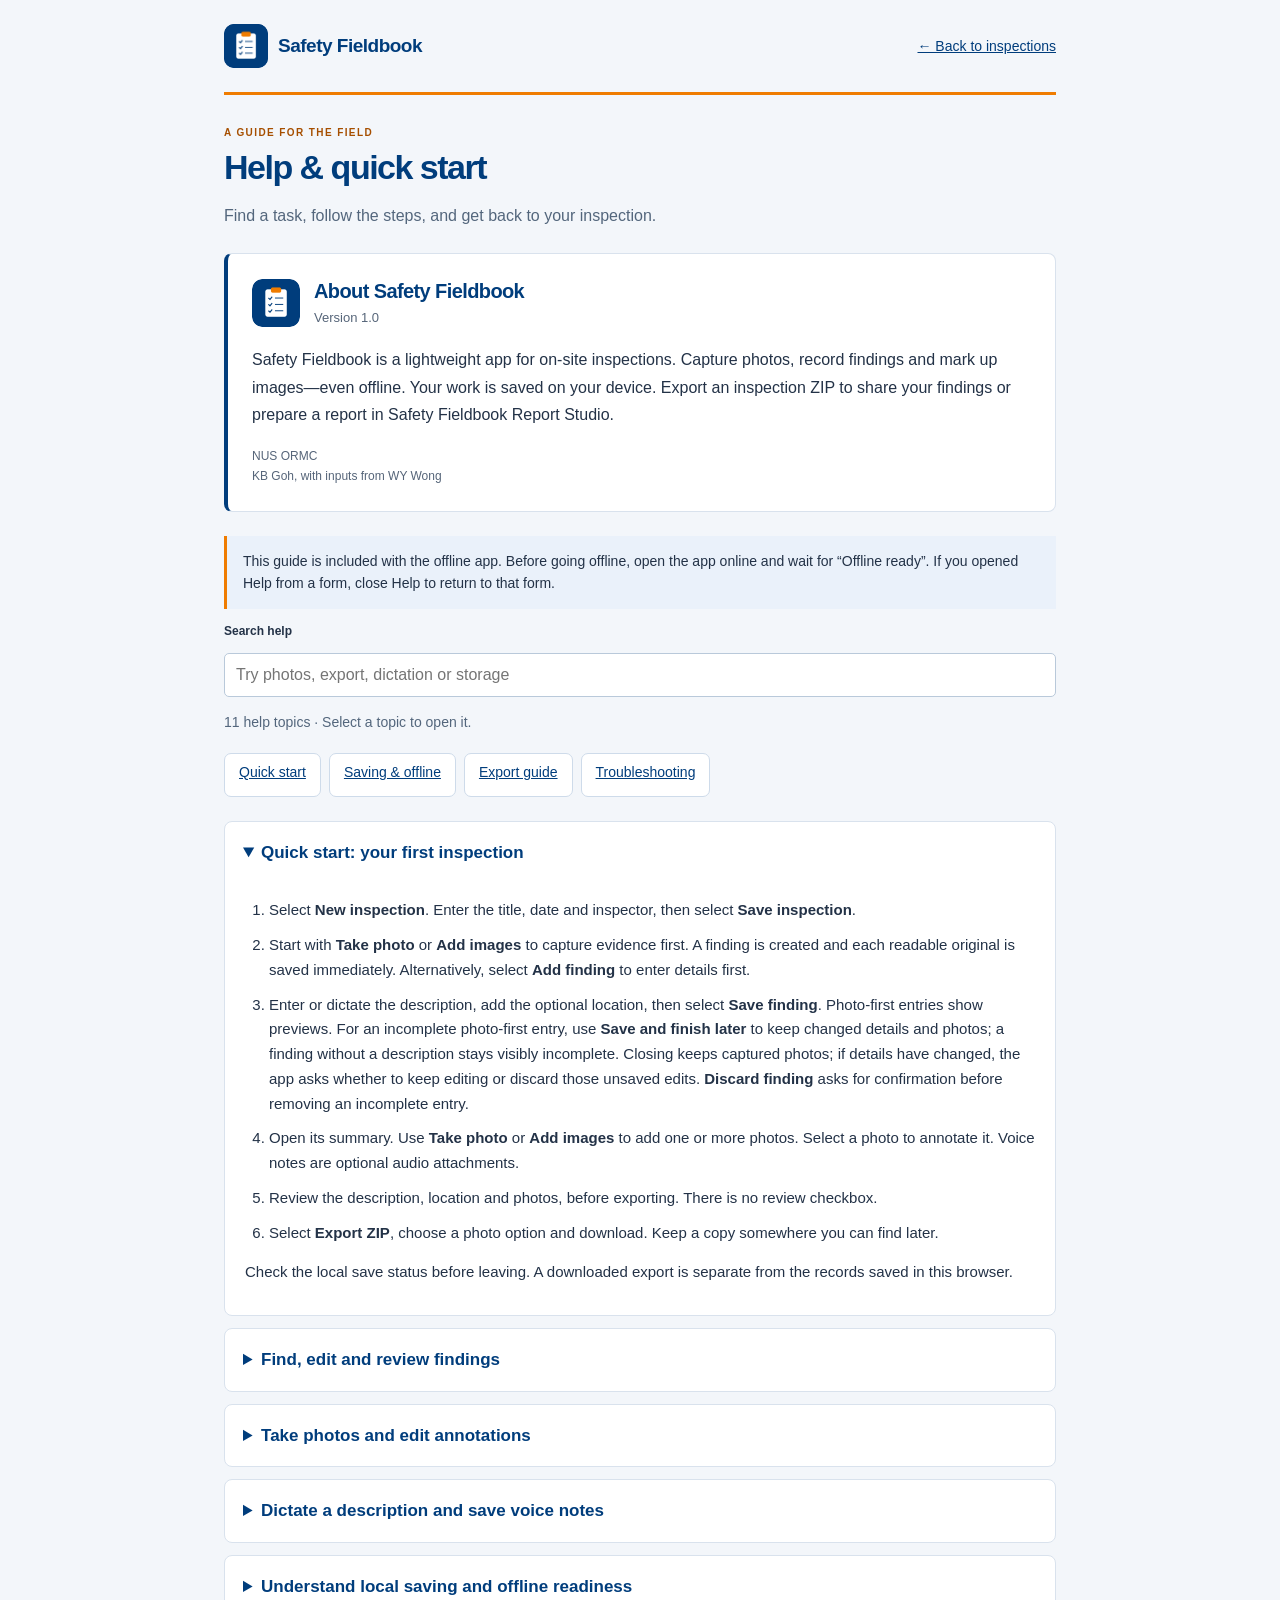
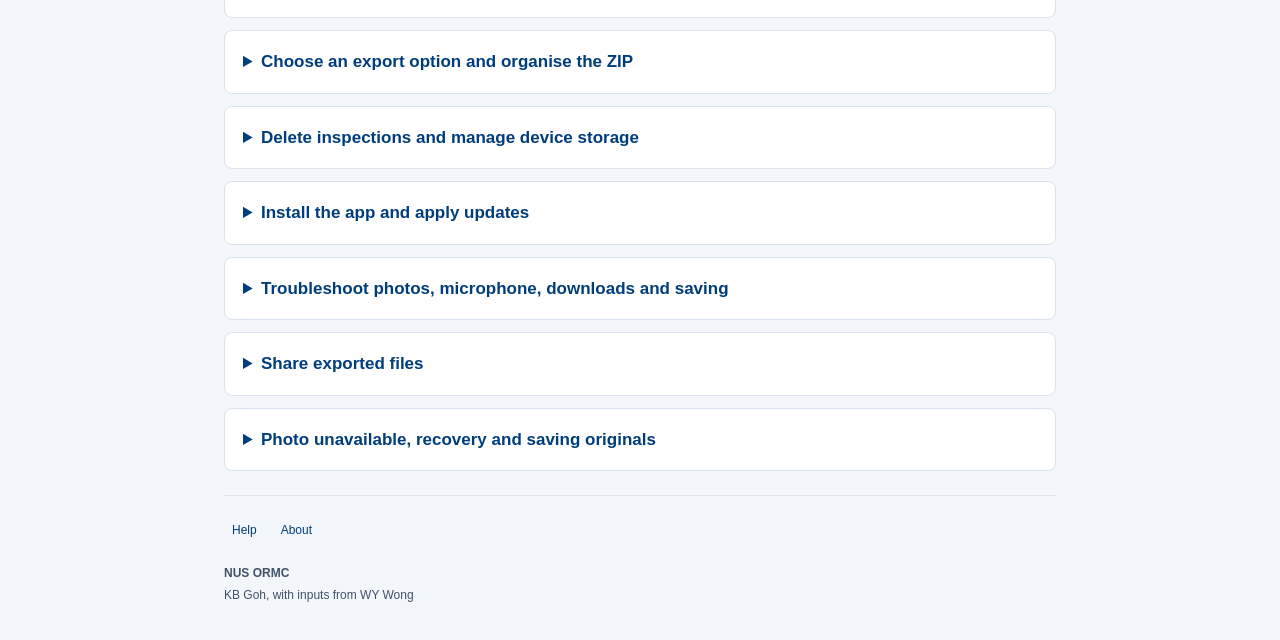
==== help.html @ bbb16af0 "Open Help in a popup and match Report Studio app controls" ====
<!doctype html><html lang="en"><head><meta charset="utf-8"><meta name="viewport" content="width=device-width,initial-scale=1"><meta name="theme-color" content="#003D7C"><title>Help · Safety Fieldbook</title><link rel="icon" href="icon-rounded-192.png"><link rel="stylesheet" href="style.css"></head><body class="help-page"><main class="help-main"><div class="help-top"><a class="brand" href="./"><img class="mark" src="icon-rounded-192.png" width="44" height="44" alt=""><span>Safety Fieldbook</span></a><a class="help-back" href="./">← Back to inspections</a></div><div class="eyebrow">A GUIDE FOR THE FIELD</div><h1>Help & quick start</h1><p class="help-intro">Find a task, follow the steps, and get back to your inspection.</p><section id="about" class="about-card" aria-labelledby="aboutTitle" tabindex="-1"><div class="about-heading"><img src="icon-rounded-192.png" width="48" height="48" alt=""><div><h2 id="aboutTitle">About Safety Fieldbook</h2><p class="about-version">Version 1.0</p></div></div><p class="about-description">Safety Fieldbook is a lightweight app for on-site inspections. Capture photos, record findings and mark up images—even offline. Your work is saved on your device. Export an inspection ZIP to share your findings or prepare a report in Safety Fieldbook Report Studio.</p><p class="about-credits">NUS ORMC<br>KB Goh, with inputs from WY Wong</p></section><p class="help-offline">This guide is included with the offline app. Before going offline, open the app online and wait for “Offline ready”. If you opened Help from a form, close Help to return to that form.</p><form id="helpSearch" role="search"><label for="helpQuery">Search help</label><div class="help-search-row"><input id="helpQuery" type="search" placeholder="Try photos, export, dictation or storage" autocomplete="off"><button type="button" id="clearHelp" hidden>Clear</button></div></form><p id="helpResults" role="status" aria-live="polite"></p><nav class="help-topics" aria-label="Help topics"><a href="#quick-start">Quick start</a><a href="#saving-offline">Saving & offline</a><a href="#export">Export guide</a><a href="#troubleshooting">Troubleshooting</a></nav><p id="helpEmpty" hidden>No matching topics. Try a shorter search, or clear the search to browse all topics.</p><div id="helpArticles">
<details id="quick-start" class="help-topic" open><summary>Quick start: your first inspection</summary><div><ol><li>Select <b>New inspection</b>. Enter the title, date and inspector, then select <b>Save inspection</b>.</li><li>Start with <b>Take photo</b> or <b>Add images</b> to capture evidence first. A finding is created and each readable original is saved immediately. Alternatively, select <b>Add finding</b> to enter details first.</li><li>Enter or dictate the description, add the optional location, then select <b>Save finding</b>. Photo-first entries show previews. For an incomplete photo-first entry, use <b>Save and finish later</b> to keep changed details and photos; a finding without a description stays visibly incomplete. Closing keeps captured photos; if details have changed, the app asks whether to keep editing or discard those unsaved edits. <b>Discard finding</b> asks for confirmation before removing an incomplete entry.</li><li>Open its summary. Use <b>Take photo</b> or <b>Add images</b> to add one or more photos. Select a photo to annotate it. Voice notes are optional audio attachments.</li><li>Review the description, location and photos, before exporting. There is no review checkbox.</li><li>Select <b>Export ZIP</b>, choose a photo option and download. Keep a copy somewhere you can find later.</li></ol><p>Check the local save status before leaving. A downloaded export is separate from the records saved in this browser.</p></div></details>
<details id="findings" class="help-topic"><summary>Find, edit and review findings</summary><div><p>Each inspection shows ten finding summaries per page. Use <b>Previous</b> and <b>Next</b>, or search by description or location. Search covers the entire inspection, including other pages. Clear the search to see all findings.</p><p>The inspections page shows details completion and when records were last edited. Select <b>Continue inspection</b> or its title to resume. With five or more inspections, search by title, inspector or date and sort by recently edited, inspection date or title.</p><p>Open a summary to see its full description, photos, audio and editing controls. Tap a photo to annotate it. Photo options (⋯) contain Remove photo; the finding’s More options (⋯) contains Delete finding.  Opening another finding closes the previous one. A new finding opens on its own page. Use the <b>Incomplete</b> filter to narrow the list. Search for “incomplete” to find entries needing a description or photos. A finding is complete when it has a description and at least one photo.</p><p>The inspection overview shows whether descriptions and photos are present. Complete details opens the next incomplete finding.</p><p>Check descriptions and attachments before exporting. Hazard category and priority are no longer requested. Existing values remain in historical data and exports. Exports include all findings, regardless of the current search or page.</p></div></details>
<details id="photos" class="help-topic"><summary>Take photos and edit annotations</summary><div><p>On Windows and desktop browsers, <b>Take photo</b> opens a live camera preview. Allow camera access, select a camera if more than one is available, then select <b>Capture photo</b>. The camera stops when you close the preview or put the app in the background. If access is blocked or no camera is available, use <b>Add images instead</b>. On iPhone, iPad and Android, the browser’s existing camera capture flow is used.</p><p>From the inspection page, select <b>Take photo</b> or <b>Add images</b> to start a new finding with photos. Cancelling the picker or selecting only unreadable files does not create an empty finding. You can also open an existing finding and select <b>Take photo</b> to use the phone’s camera option, or <b>Add images</b> to select existing photos. Camera and file-picker options depend on your browser. JPEG and PNG are recommended if a camera format such as HEIC cannot be read.</p><ol><li>Select a photo to open its annotation workspace.</li><li>Choose <b>Arrow</b>, <b>Circle</b> or <b>Rectangle</b>, then drag across the image.</li><li>For <b>Text</b>, enter the text first, then tap the photo.</li><li>To move a mark, choose it from the annotation list, select <b>Move</b> and drag. Use the text and colour controls to edit the selected mark.</li><li>Use <b>Delete selected</b> or <b>Undo last change</b> as needed. To change a shape’s size, delete it and draw it again. Select <b>Done</b> to return.</li></ol><p>Original photos remain unmarked. Editable annotations are stored separately. Export options determine whether original photos are included in the ZIP.</p></div></details>
<details id="voice-input" class="help-topic"><summary>Dictate a description and save voice notes</summary><div><p><b>To speak your finding description:</b> tap <b>Description</b>, then use the microphone on your phone’s keyboard. Use on-device dictation where your device and language support it. Availability and local or online processing depend on your device settings. Check names, room numbers and safety details before saving.</p><p><b>To keep an audio recording:</b> open a finding and select <b>Voice note</b>. Record audio or attach an existing audio file, review playback, then select <b>Save audio note</b>. Allow microphone access if asked when recording.</p><p>Recording stops after five minutes or when the app moves into the background. Save the note before leaving; cancelling an unsaved note discards it. Stop recording before using keyboard dictation.</p><p>These are separate actions: keyboard dictation enters description text; a voice note saves audio. The app has no automatic transcription engine or transcript entry field. Saved audio is included unchanged in every ZIP export option.</p></div></details>
<details id="saving-offline" class="help-topic"><summary>Understand local saving and offline readiness</summary><div><ul><li><b>Saving on this device…</b> means a save is still in progress.</li><li><b>Saved on device</b> confirms local saving has completed.</li><li><b>Local save failed</b> means changes may only be in memory. Export before closing and address the storage problem.</li><li><b>Offline ready</b> means the app files are prepared for offline use. This is separate from saving your inspection records.</li><li><b>You’re offline</b> appears when the browser reports no network connection. Network access does not confirm a cloud upload.</li></ul><p>Drafts, original photos and audio stay in this browser on this device. Opening the app on another phone, browser or web address does not transfer them. Clearing browser data, private browsing or device storage policies can remove records. Keep exports regularly.</p><p><b>Storage & backups</b> lists inspections with direct Export ZIP buttons. Device storage protection shows whether the browser granted protection; exported backups are still needed. Use Share exported files for Dropbox, OneDrive, Teams and SharePoint instructions. Expand Storage details for estimates, or Delete local records for cleanup.</p><p>Before fieldwork, open the app online, wait for offline readiness, and check that your inspection opens. Export a copy after the inspection. Restore or import of exported ZIPs into this app is not available.</p></div></details>
<details id="export" class="help-topic"><summary>Choose an export option and organise the ZIP</summary><div><p>From the inspection, select <b>Export ZIP</b>. Review any incomplete-findings warning, Compact sharing is selected by default and recommended for sharing. Choose another option when you need original photos, then download:</p><div class="help-table-wrap"><table><thead><tr><th>Option</th><th>Included photos</th><th>Use when</th></tr></thead><tbody><tr><td><b>Smaller archive</b></td><td>Unchanged originals and annotated JPEGs up to 1600 pixels.</td><td>You want to retain originals while reducing the size of annotated copies.</td></tr><tr><td><b>Compact sharing</b></td><td>Annotated JPEGs up to 1600 pixels; no originals.</td><td>You need a smaller sharing copy. It is not a full archive.</td></tr><tr><td><b>Full quality</b></td><td>Unchanged originals and annotated PNGs at original resolution.</td><td>Fine image detail needs to be retained. Files can be much larger.</td></tr></tbody></table></div><p>All options include finding metadata and saved audio. Findings with missing descriptions or photos remain in the export and are labelled incomplete in the report, CSV and JSON. Audio is unchanged and may increase the ZIP size.</p><ol><li>Find the downloaded ZIP in your browser’s downloads or your device’s Files app.</li><li>Extract the entire ZIP. Open <b>START-HERE.html</b> for the inspection report.</li><li>Keep the extracted folder structure together so report links to photos and audio work.</li></ol><p>The export folder name includes the inspection date, title and a short record ID. Finding folders contain the finding record and associated files. <b>findings.csv</b>, <b>photos.csv</b> and <b>audio.csv</b> are spreadsheet registers; <b>inspection.json</b> contains structured records and editable annotation data.</p><p>Import floor, room and ID columns as text in spreadsheet software to retain leading zeroes. Finding references such as F001 reflect export order; use full record IDs to match records across exports.</p><p>The app does not upload the ZIP or import it back as a draft. Move the downloaded file to your agreed storage destination yourself.</p></div></details>
<details id="storage" class="help-topic"><summary>Delete inspections and manage device storage</summary><div><p>To remove one inspection, open it and select <b>Delete inspection</b>. To remove all local inspections, open <b>Storage & backups</b> and select <b>Clear all local inspections</b>. Bulk clearing requires typing DELETE.</p><p>Export any records you need first. Deletion removes the selected local records, their photos, annotations and voice notes. It cannot be undone in the app. Close other app tabs before deleting to avoid stale records being saved again.</p><p>Downloaded exports and cloud files are unaffected. The offline app files are retained. The storage page also shows approximate browser storage use and offers a request for persistent device storage; the browser decides whether to grant it.</p></div></details>
<details id="installation" class="help-topic"><summary>Install the app and apply updates</summary><div><p>Installation is optional. A supported browser can use the prepared app offline.</p><ul><li><b>iPhone or iPad:</b> open the app in Safari, select Share, then Add to Home Screen.</li><li><b>Android or desktop:</b> select <b>Install app</b> if offered, or use the browser’s installation menu.</li></ul><p>Open the app online once and wait for <b>Offline ready</b>. Finish recording and save your work before selecting <b>Update available</b> when a new version is offered. Keep an export copy of important records.</p></div></details>
<details id="troubleshooting" class="help-topic"><summary>Troubleshoot photos, microphone, downloads and saving</summary><div><dl><dt>The microphone will not start</dt><dd>Check microphone permission for this site in browser/device settings. Use the HTTPS app. If recording is unavailable, attach an existing audio file instead.</dd><dt>There is no keyboard dictation microphone</dt><dd>Check the device’s keyboard and dictation settings and language availability, or type the description. The app does not control the keyboard’s dictation feature.</dd><dt>A photo cannot be read</dt><dd>Try JPEG or PNG. Large or unsupported camera files may fail to decode on your phone.</dd><dt>A local save fails</dt><dd>Keep the page open and export the inspection before closing. Check free device space and browser storage permissions. Remove unneeded records only after exporting anything you need.</dd><dt>The ZIP is large or export fails</dt><dd>Try Compact sharing if you do not need originals in that copy. Audio still contributes to the size. Export needs working memory; very large inspections may exceed a phone’s capacity. Keep records until you have a usable export.</dd><dt>The HTML report has missing images or audio</dt><dd>Extract the whole ZIP before opening START-HERE.html. Keep associated folders alongside the report. Audio playback support varies; try another compatible browser/player for the saved audio file.</dd><dt>Offline readiness is unavailable</dt><dd>Reopen online using the HTTPS app and allow browser storage. Private browsing and device policy may restrict offline storage. Keep exports before clearing any browser data.</dd><dt>My records are missing on another device</dt><dd>Records are local to the browser and web address used to create them. Return to the original device/browser. There is no automatic synchronisation.</dd></dl></div></details>
<details id="cloud" class="help-topic"><summary>Share exported files</summary><div><p>Export the inspection ZIP, then upload it using Dropbox, OneDrive, a Teams channel or a SharePoint document library. The <b>Share exported files</b> section in <b>Storage &amp; backups</b> gives short instructions for each service. Wait for the upload to finish, check access permissions, then share the file’s link. Keep the ZIP intact for use in Safety Fieldbook Report Studio on a desktop.</p></div></details>
<details id="photo-recovery" class="help-topic"><summary>Photo unavailable, recovery and saving originals</summary><div><p>Camera captures are stored in this app and may not appear in the phone’s Photos library. New imports copy the original bytes and verify them after local saving.</p><p>If a preview fails, select <b>Retry recovery</b>. The app tries alternate ways to read the original. A recovered copy is held for this session; the existing stored record is not overwritten. Recovery is not guaranteed if the browser can no longer access the bytes.</p><p>Use the photo’s ⋯ menu: <b>Download original</b> saves an unchanged file through your browser; <b>Share / save photo</b> opens supported device sharing. On iPhone choose Save Image if offered. Saving to Photos is a manual action. If preparation takes too long, tap Share / save photo again when ready.</p><p>If recovery fails, keep the existing record and add another photo if available. Do not clear browser storage to troubleshoot. Standard exports stop with an explicit error if an original cannot be read. Select <b>Recovery backup</b> to save text, metadata and readable originals. It skips unreadable attachment files and lists each in RECOVERY-NOTES.txt and JSON, retaining their finding records and annotation metadata. Recovery backups may be incomplete and do not generate annotated copies. Existing app records are unchanged.</p></div></details></div><footer class="app-footer"><nav aria-label="Footer"><a href="help.html">Help</a><a href="help.html#about">About</a></nav><div class="footer-credit"><span>NUS ORMC</span><span>KB Goh, with inputs from WY Wong</span></div></footer></main><script type="module" src="help.js"></script></body></html>
---- style.css ----
:root{font-family:'DM Sans',system-ui,sans-serif;color:#23303d;background:#f3f5f7;font-synthesis:none;--brand:#16304b;--muted:#767b80;--line:#dce0e4}*{box-sizing:border-box}body{margin:0}button,input,textarea,select{font:inherit}button{cursor:pointer;min-height:44px;border:1px solid #d5d9de;background:white;color:#283747;border-radius:7px;padding:10px 16px;font-weight:600}button:hover{background:#e9edf2}button:disabled{cursor:wait;opacity:.5}button:focus-visible,a:focus-visible{outline:3px solid #d3a94a;outline-offset:3px}.primary{background:var(--brand);color:white;border-color:var(--brand);box-shadow:0 2px 3px #18273814}.primary:hover{background:#224060}aside{position:fixed;width:250px;height:100dvh;background:#e9edf1;border-right:1px solid var(--line);padding:32px 22px;display:flex;flex-direction:column}.brand{display:flex;align-items:center;gap:10px;text-decoration:none;color:#172a3f;font-family:Manrope,system-ui;font-size:18px;font-weight:600;letter-spacing:-.7px}.mark{background:#17304a;color:#cddbea;border-radius:10px;font-size:30px;line-height:42px;width:42px;text-align:center}.workspace{font-size:10px;letter-spacing:1.8px;color:#898e94;margin:49px 12px 18px;font-weight:700}.nav{text-align:left;background:transparent;border:0;margin:3px 0;font-size:14px}.nav.active{background:#d7dee6;color:#19314b}.nav span{float:right;font-size:12px;background:#e9edf2;padding:2px 6px;border-radius:4px}.aside-bottom{margin-top:auto;font-size:12px;color:#4c5a68;line-height:1.7;padding:12px}.aside-bottom p{color:#7c8289;font-size:11px}.version{display:block;margin-top:28px;font-size:9px;letter-spacing:1px}.local-dot{display:inline-block;width:7px;height:7px;background:#5e7791;border-radius:50%;margin-right:5px}.shell{margin-left:250px}header{height:78px;border-bottom:1px solid var(--line);display:flex;align-items:center;justify-content:space-between;padding:0 44px;font-size:12px;color:#7a8087;background:#f8f9fb}.slash{margin:0 16px;color:#b1b7bd}header b{font-weight:500;color:#404b57}#saveStatus{font-size:11px}main{max-width:1320px;margin:auto;padding:45px 44px 28px;min-height:calc(100dvh - 136px)}.page-heading{display:flex;align-items:center;justify-content:space-between;gap:20px;margin-bottom:32px}.eyebrow{font-size:10px;letter-spacing:2px;font-weight:700;color:#73808e}h1{font-family:Manrope,system-ui;font-size:34px;font-weight:600;letter-spacing:-1.5px;margin:10px 0}h2{font-family:Manrope,system-ui;font-size:22px;letter-spacing:-.6px}p{line-height:1.6}.page-heading p{color:#7b8187;font-size:13px;margin:0}.stats{display:grid;grid-template-columns:repeat(3,1fr);gap:16px;margin-bottom:32px}.stat{background:#fff;border:1px solid var(--line);border-radius:10px;padding:21px 24px;display:flex;justify-content:space-between;align-items:center}.stat strong{display:block;font-size:30px;font-family:Manrope;font-weight:500}.stat span{font-size:11px;color:#7c838a}.stat .stat-icon{width:39px;height:39px;border-radius:50%;background:#ebeff3;display:grid;place-items:center;font-size:18px;color:#5c7085}.section-heading{display:flex;align-items:center;justify-content:space-between;margin:22px 0 17px}.section-heading h2{font-size:17px;margin:0}.small,.muted{font-size:12px;color:#787e85}.inspection-card{background:white;border:1px solid var(--line);border-radius:10px;padding:22px 25px;margin-bottom:13px;display:flex;align-items:center;gap:18px}.card-icon{background:#e9eef3;width:48px;height:52px;border-radius:9px;display:grid;place-items:center;font-size:24px;flex-shrink:0}.card-body{flex:1;min-width:0}.card-body h3{font-size:16px;margin:0 0 9px;font-weight:600;overflow-wrap:anywhere}.card-meta{font-size:11px;color:#7a8087;display:flex;gap:18px;flex-wrap:wrap}.badge{font-size:10px;display:inline-block;padding:5px 9px;border-radius:4px;background:#e5ebf2;color:#455f7b;font-weight:600}.badge.High{background:#fae8e1;color:#af4d35}.badge.Medium{background:#faf1db;color:#9b762d}.badge.Low{background:#e4eaf1;color:#445d78}.empty{border:1px dashed #c7d0d9;border-radius:12px;background:#e9eef3;text-align:center;padding:54px 24px}.empty-symbol{font-size:35px;color:#657a91;margin-bottom:12px}.empty h2{margin:10px}.empty p{font-size:13px;color:#717a83;max-width:360px;margin:10px auto 20px}.note{display:flex;gap:15px;background:#e7ebf0;border-radius:8px;margin-top:30px;padding:18px 22px;color:#657280;font-size:12px;line-height:1.7}.note strong{color:#415367}.note p{margin:3px 0 0}footer{display:flex;justify-content:space-between;font-size:10px;color:#8f97a0;padding:20px 44px;border-top:1px solid var(--line)}.actions{display:flex;justify-content:flex-end;gap:10px;margin-top:22px;flex-wrap:wrap}.detail-top{background:#fff;border:1px solid var(--line);border-radius:10px;padding:22px;margin-bottom:24px;display:flex;align-items:center;justify-content:space-between;gap:12px}.back{background:transparent;border:0;padding-left:0}.finding{background:white;border:1px solid var(--line);border-radius:10px;padding:24px;margin-bottom:18px}.finding-title{display:flex;align-items:flex-start;gap:12px}.finding-title h3{font-size:16px;line-height:1.5;font-weight:500;margin:0;flex:1;white-space:pre-wrap;overflow-wrap:anywhere}.finding-number{font-size:11px;color:#778492;padding-top:5px}.finding-location{font-size:12px;color:#767e87;margin:12px 0}.finding-buttons{display:flex;gap:8px;flex-wrap:wrap;margin-top:18px}.finding-buttons button{font-size:12px}.photos{display:flex;gap:12px;overflow:auto;margin-top:17px;padding-bottom:8px}.photo-card{flex:0 0 150px}.photo-card img{width:150px;height:112px;object-fit:cover;border-radius:7px;display:block}.photo-card button{font-size:10px;width:100%;padding:4px;min-height:36px;margin-top:5px}.danger{color:#a34d3b}.storage-grid{display:grid;grid-template-columns:1fr 1fr;gap:20px}.storage-card{background:white;border:1px solid var(--line);border-radius:10px;padding:26px}.storage-card p{font-size:13px;color:#798087}.storage-card h3{font-size:17px}.storage-card.local{grid-column:1/-1;background:#e1e8f0}.storage-card .badge{background:#edeff1;color:#808890}dialog{border:1px solid #ced5dd;border-radius:14px;padding:30px;width:min(560px,calc(100% - 28px));color:#2a3643;max-height:92dvh;overflow:auto;box-shadow:0 25px 100px #131f2c33}dialog::backdrop{background:#15283c77;backdrop-filter:blur(3px)}dialog h2{margin:10px 0 25px}label{display:flex;flex-direction:column;font-size:12px;font-weight:600;gap:7px;margin:15px 0}input,textarea,select{min-height:46px;border:1px solid #cfd6de;background:#f9fafc;border-radius:6px;padding:11px;color:#2a3643;width:100%}input:focus,textarea:focus,select:focus{outline:2px solid #7d94ac;outline-offset:1px}.form-grid{display:grid;grid-template-columns:1fr 1fr;gap:0 15px}.photo-dialog{width:min(950px,calc(100% - 20px))}.photo-head{display:flex;justify-content:space-between;align-items:center}.photo-head h2{margin:5px 0 16px}.toolbar{display:flex;gap:7px;flex-wrap:wrap}.toolbar button{font-size:12px;padding:8px 12px}.selected{background:#d8e2ec;border-color:#58708a}.color-label{flex-direction:row;align-items:center;margin:0}.color-label input{width:44px;padding:4px}.canvas-wrap{background:#18222d;border-radius:8px;text-align:center;overflow:hidden}canvas{max-width:100%;height:auto;max-height:52dvh;touch-action:none;vertical-align:middle}#annotationList{display:flex;gap:6px;flex-wrap:wrap;margin-top:12px}#annotationList button{font-size:11px;min-height:36px}#toast{position:fixed;bottom:25px;left:50%;transform:translateX(-50%);background:#162a3f;color:white;padding:14px 22px;border-radius:8px;font-size:13px;display:none;z-index:10;max-width:90vw}.review-note{font-size:12px;color:#6b7783}.review-note.warning{color:#a74d35}@media(max-width:1000px){aside{width:205px;padding:28px 14px}.brand{font-size:15px}.shell{margin-left:205px}main{padding:32px 26px}header,footer{padding-left:26px;padding-right:26px}.card-meta{gap:10px}.inspection-card{padding:18px}.page-heading h1{font-size:29px}}@media(max-width:700px){aside{position:static;width:100%;height:auto;padding:15px 18px;flex-direction:row;align-items:center;gap:10px;flex-wrap:wrap;border-right:0}.brand{font-size:17px;flex:1}.mark{width:32px;font-size:24px;line-height:33px}.workspace,.aside-bottom{display:none}.nav{font-size:11px;padding:8px;min-height:40px}.nav span{display:none}.shell{margin-left:0}header{height:55px;padding:0 18px;font-size:10px}#saveStatus{font-size:10px;max-width:50%;text-align:right}main{padding:27px 18px;min-height:calc(100dvh - 195px)}.page-heading{align-items:flex-start;flex-direction:column;margin-bottom:24px;gap:18px}.page-heading h1{font-size:29px}.page-heading>.primary{width:100%}.stats{gap:8px;margin-bottom:25px}.stat{padding:15px 12px}.stat strong{font-size:25px}.stat span{font-size:10px}.stat .stat-icon{display:none}.inspection-card{gap:12px;padding:17px 14px;flex-wrap:wrap}.card-icon{width:38px;height:44px}.inspection-card>button{width:100%;margin-top:4px}.card-body h3{font-size:14px}.detail-top{flex-wrap:wrap;padding:16px}.detail-top .actions{margin:0;width:100%}.detail-top .actions button{flex:1}.finding{padding:18px}.finding-title{flex-wrap:wrap}.finding-title h3{min-width:70%;font-size:14px}.storage-grid{grid-template-columns:1fr}.storage-card{padding:21px}footer{padding:18px;gap:15px;font-size:9px}.form-grid{gap:0 10px}dialog{padding:22px}.toolbar button{padding:8px}.note{padding:15px}.eyebrow{font-size:9px}}

.pwa-panel{border:1px solid var(--line);border-radius:8px;padding:13px 16px;background:#e7edf3;margin:-8px 0 25px;display:flex;align-items:center;justify-content:space-between;gap:12px;flex-wrap:wrap;font-size:11px}.pwa-panel>div:first-child{display:flex;flex-direction:column;gap:4px}#offlineStatus{font-weight:600}#networkStatus{font-size:10px;color:#677380}.pwa-actions{display:flex;gap:8px}.pwa-actions button{font-size:11px;min-height:44px;padding:7px 11px}#installHelp{width:100%;margin:0;line-height:1.7;color:#556373}[hidden]{display:none!important}

/* Interface review: shared app identity, legible metadata and touch controls. */
:root{font-family:system-ui,-apple-system,BlinkMacSystemFont,"Segoe UI",sans-serif;--muted:#59626b}
.brand,h1,h2,.stat strong{font-family:inherit}
.brand{letter-spacing:-.5px;line-height:1.3}
.brand .mark{display:block;width:44px;height:44px;border-radius:10px;flex:0 0 44px;object-fit:contain}
.card-icon{background:transparent;height:48px}
.card-icon img{display:block;width:100%;height:auto;border-radius:9px}
.empty-symbol img{display:block;margin:auto;border-radius:14px}
.stat strong{font-variant-numeric:tabular-nums;font-weight:600}
.stat span,.small,.muted,.card-meta,.finding-location,.review-note,.page-heading p{color:#59626b}
.card-meta,.small,.stat span,.review-note{font-size:12px}
.eyebrow,.workspace{color:#505f6f}
.pwa-panel{font-size:12px}
#networkStatus{font-size:12px;color:#4c5865}
#saveStatus{font-size:12px;color:#4f5964}
.pwa-actions button{font-size:12px}
input,textarea,select{font-size:16px}
.photo-card button,#annotationList button{min-height:44px;font-size:12px}
.finding-buttons button,.toolbar button{font-size:13px}
.color-label input{min-width:44px}
.page-heading>div,.detail-top>div{min-width:0}
h1{overflow-wrap:anywhere}
footer{color:#58626d;font-size:11px}
@media(max-width:700px){
 aside{display:grid;grid-template-columns:1fr 1fr;gap:8px;padding:16px 18px 12px}
 .brand{grid-column:1/-1;font-size:19px;margin-bottom:6px}
 .brand .mark{width:42px;height:42px;flex-basis:42px}
 .nav{min-height:44px;width:100%;margin:0;text-align:center;font-size:13px}
 header{height:auto;min-height:64px;align-items:flex-start;flex-direction:column;justify-content:center;gap:6px;padding:10px 18px}
 #saveStatus{max-width:100%;text-align:left;font-size:11px}
 main{padding-top:24px}
 .page-heading h1{font-size:28px;line-height:1.2;letter-spacing:-1px}
 .page-heading p{font-size:14px}
 .eyebrow{font-size:10px;letter-spacing:1.5px}
 .stats{gap:8px}
 .stat{align-items:flex-start;padding:15px 10px}
 .stat strong{font-size:26px;margin-bottom:6px;line-height:1}
 .stat span{font-size:12px;line-height:1.5;display:block}
 .pwa-panel{padding:13px 12px;gap:12px}
 .pwa-panel>div:first-child{flex:1 1 170px}
 .pwa-actions{flex-wrap:wrap}
 .section-heading{gap:10px}
 .section-heading h2{font-size:17px}
 .section-heading button{font-size:13px;padding:10px 12px}
 .empty{padding:30px 18px}
 .empty h2{font-size:21px;line-height:1.35}
 .empty p{font-size:14px}
 label{font-size:14px}
 .finding-title h3{font-size:16px}
 .finding-location{line-height:1.6}
 .finding-buttons{display:grid;grid-template-columns:1fr 1fr}
 .finding-buttons button{font-size:13px;padding:10px 8px}
 .note{font-size:13px}
 footer{flex-direction:column;gap:5px}
}

@media(max-width:700px){#findingForm .form-grid label:nth-child(n+3){grid-column:1/-1}}

/* Installation stays in the top-right app chrome on desktop and phones. */
.brand-row{display:block}
.install-control{position:fixed;right:24px;top:17px;z-index:20;display:inline-flex;align-items:center;justify-content:center;gap:7px;min-height:44px;font-size:13px;padding:10px 13px;background:#fff}
header{padding-right:175px}
header #saveStatus{margin-left:auto;max-width:55%}
.export-options{padding:0;border:0;margin:20px 0}
.export-options legend{font-size:14px;font-weight:600;margin-bottom:5px}
.export-option{display:flex;flex-direction:row;align-items:flex-start;gap:12px;border:1px solid #c7cfd8;border-radius:8px;padding:15px;margin:10px 0;cursor:pointer;font-weight:400}
.export-option:has(input:checked){background:#e6edf4;border-color:#576e87}
.export-option input{flex:0 0 22px;width:22px;height:22px;min-height:22px;margin:0;accent-color:#16304b}
.export-option strong{display:block;font-size:14px;line-height:1.4}
.export-option small{display:block;color:#4d5864;line-height:1.6;margin-top:5px;font-size:13px}
#exportStatus,#deleteStatus{font-size:13px;color:#364759}
.storage-cleanup{grid-column:1/-1}
.danger-button{background:#963f32;border-color:#963f32;color:#fff}
.danger-button:hover{background:#7d3329}
.delete-inspection-row{border-top:1px solid var(--line);padding-top:20px;margin-top:24px;display:flex;justify-content:flex-end}
button:disabled{cursor:default}
@media(max-width:700px){
 .brand-row{grid-column:1/-1;display:flex;align-items:center;justify-content:space-between;gap:10px;min-width:0}
 .brand{font-size:17px;min-width:0;margin:0;gap:8px}
 .brand-name{min-width:0}
 .brand .mark{width:38px;height:38px;flex-basis:38px}
 .install-control{position:static;flex:0 0 auto;font-size:12px;padding:9px 10px}
 header{padding:10px 18px}
 header #saveStatus{margin-left:0;max-width:100%}
 .export-option{padding:12px;gap:10px}
 .export-option strong{font-size:14px}
}

/* Native date controls must not impose their intrinsic width on a grid cell. */
.form-grid{grid-template-columns:repeat(2,minmax(0,1fr))}
.form-grid>label{min-width:0}
input,textarea,select{min-width:0;max-width:100%}
@media(max-width:700px){#inspectionForm .form-grid{grid-template-columns:minmax(0,1fr)}}

.voice-record-controls{display:flex;gap:10px;flex-wrap:wrap;align-items:center}
.audio-attachment{font-size:13px;margin:0;max-width:100%;gap:5px}
.audio-attachment input{font-size:13px;padding:6px}
#voicePlayback,.voice-note audio{width:100%;margin:12px 0;min-height:44px}
#voiceStatus{font-size:13px;color:#364759}
.voice-notes h4{margin:24px 0 12px;font-size:15px}
.voice-note{background:#eff3f7;border:1px solid var(--line);padding:16px;border-radius:8px;margin-top:12px;min-width:0}
.voice-note strong{overflow-wrap:anywhere}
.voice-transcript{white-space:pre-wrap;overflow-wrap:anywhere;color:#4d5864;font-size:14px}

/* Safari date controls otherwise retain an intrinsic width wider than the grid track. */
#inspectionForm input[type=date]{display:block;-webkit-appearance:none;appearance:none;box-sizing:border-box;width:0;min-width:100%;max-width:100%;min-inline-size:100%;padding-inline:11px;text-align:left}
#inspectionForm input[type=date]::-webkit-date-and-time-value{min-width:0;text-align:left}

.header-status{display:flex;align-items:center;gap:22px;min-width:0}.header-status .pwa-panel{border:0;border-left:1px solid var(--line);border-radius:0;background:transparent;padding:0 0 0 18px;margin:0;gap:10px;font-size:11px}.shell>#installHelp{padding:14px 24px;background:#e7edf3;margin:0;width:auto}.header-status #saveStatus{max-width:none}.header-status #offlineStatus{color:#36495e}
@media(max-width:700px){.shell>header{height:auto;min-height:85px;padding:12px 18px;flex-wrap:wrap;gap:10px}.header-status{width:100%;gap:10px;justify-content:space-between;align-items:flex-start}.header-status #saveStatus{flex:1;max-width:52%;text-align:left;line-height:1.5}.header-status .pwa-panel{flex:1;padding-left:10px;font-size:10px;justify-content:flex-end;text-align:right}.header-status .pwa-panel>div:first-child{gap:3px}.header-status #networkStatus{font-size:9px}.header-status .pwa-actions:empty{display:none}}

.finding-disclosure{padding:0}.finding-disclosure>summary{padding:18px;cursor:pointer;list-style:none;min-height:88px}.finding-disclosure>summary::-webkit-details-marker{display:none}.finding-disclosure>summary:focus-visible{outline:3px solid #7d94ac;outline-offset:2px}.finding-disclosure .finding-title h3{display:-webkit-box;-webkit-line-clamp:2;-webkit-box-orient:vertical;overflow:hidden}.finding-expand{display:block;font-size:11px;color:var(--brand);margin-top:10px}.finding-disclosure[open] .finding-expand{font-weight:700}.finding-body{padding:0 18px 18px;border-top:1px solid var(--line)}.finding-description{white-space:pre-wrap;overflow-wrap:anywhere}.finding-search{display:flex;gap:8px;align-items:flex-end;margin-bottom:14px;flex-wrap:wrap}.finding-search label{flex:1;min-width:160px;margin:0}.findings-pagination{display:flex;justify-content:space-between;align-items:center;gap:8px;margin:22px 0;font-size:12px}.findings-pagination button:disabled{cursor:default}.finding-disclosure .finding-location{overflow-wrap:anywhere}

.dictation-help{padding:14px 16px;border:1px solid var(--line);border-radius:8px;background:#e7edf3;font-size:12px;line-height:1.6}

.shell>footer{flex-wrap:wrap;row-gap:10px}.footer-credit{flex-basis:100%;font-size:10px;color:#656e77;line-height:1.5}

/* NUS primary corporate palette: https://www.nus.edu.sg/identity/guidelines/corporate-colours */
:root{--nus-blue:#003D7C;--nus-orange:#EF7C00;--brand:var(--nus-blue);--line:#dce3ec;--muted:#5c6c80;color:#23364d;background:#f5f7fa}
aside{background:#eef3f9;border-top:4px solid var(--nus-orange)}.brand,h1,h2,.stat strong,.finding-expand{color:var(--nus-blue)}.mark{background:var(--nus-blue)}
.primary{background:var(--nus-blue);border-color:var(--nus-blue);color:#fff}.primary:hover{background:#002e60;border-color:#002e60}
button{color:#163f6d}button:hover{background:#edf3fa}.nav.active{background:#dce8f5;color:var(--nus-blue);box-shadow:inset 3px 0 0 var(--nus-orange)}
.eyebrow{color:var(--nus-blue)}.local-dot{background:var(--nus-orange)}.stat-icon{color:var(--nus-blue)!important;background:#eaf0f8!important}
input:focus,textarea:focus,select:focus{outline-color:var(--nus-blue)}button:focus-visible,a:focus-visible{outline-color:var(--nus-blue)}
.note,.empty,.storage-card.local,.dictation-help{background:#edf3fa}.note strong{color:var(--nus-blue)}.dictation-help{border-left:3px solid var(--nus-orange)}
.header-status #offlineStatus{color:var(--nus-blue)}.export-option:has(input:checked){background:#edf3fa;border-color:var(--nus-blue)}.export-option input{accent-color:var(--nus-blue)}
.footer-credit{color:var(--nus-blue)}.shell>footer{border-top:2px solid var(--nus-orange)}

.help-nav{display:block;text-decoration:none;color:#163f6d;font-weight:600;border-radius:7px}.help-nav:focus-visible{outline:3px solid var(--nus-blue);outline-offset:2px}a{color:#003D7C}
@media(max-width:700px){aside{grid-template-columns:repeat(3,minmax(0,1fr))}.help-nav{display:flex;align-items:center;justify-content:center}.nav{font-size:12px;line-height:1.4;white-space:normal}}
.help-main{max-width:880px;padding:24px;margin:auto;min-height:100dvh}.help-top{display:flex;align-items:center;justify-content:space-between;gap:20px;padding-bottom:24px;margin-bottom:32px;border-bottom:3px solid #EF7C00}.help-top .brand{font-size:19px}.help-back{font-size:14px;line-height:1.5}.help-intro{color:#53667c}.help-offline{padding:14px 16px;background:#eaf1fa;border-left:3px solid #EF7C00;font-size:14px}.help-search-row{display:flex;gap:8px}.help-search-row input{flex:1;min-width:0}.help-topics{display:flex;flex-wrap:wrap;gap:8px;margin:20px 0 24px}.help-topics a{padding:10px 14px;border:1px solid #cedbea;border-radius:7px;background:white;min-height:44px;font-size:14px}.help-topic{background:#fff;border:1px solid #dce3ec;border-radius:10px;margin:12px 0;scroll-margin-top:16px}.help-topic>summary{padding:18px;font-weight:600;font-size:17px;cursor:pointer;min-height:56px;color:#003D7C;line-height:1.5}.help-topic>summary:focus-visible{outline:3px solid #003D7C;outline-offset:2px}.help-topic>div{padding:0 20px 16px;font-size:15px;line-height:1.65}.help-topic li{margin:10px 0}.help-topic ol,.help-topic ul{padding-left:24px}.help-table-wrap{overflow:auto}.help-topic table{border-collapse:collapse;width:100%;font-size:14px}.help-topic th,.help-topic td{text-align:left;vertical-align:top;padding:10px;border:1px solid #dce3ec;min-width:125px}.help-topic dt{font-weight:700;margin-top:18px}.help-topic dd{margin:6px 0 14px}.help-page footer{flex-wrap:wrap;gap:12px;padding:24px 0;margin-top:32px;border-top:2px solid #EF7C00}.help-page #helpResults{font-size:14px;color:#53667c}.help-page .footer-credit{flex-basis:100%}
@media(max-width:600px){.help-main{padding:20px 16px}.help-top{align-items:flex-start;flex-direction:column;gap:16px;margin-bottom:24px}.help-main h1{font-size:29px;letter-spacing:-1px}.help-topic>summary{font-size:16px}.help-topic>div{padding:0 16px 12px}.help-topic table{font-size:13px}}

.finding-entry-actions{display:flex;gap:8px;flex-wrap:wrap}.finding-entry-actions button{font-size:13px}.finding-photo-previews{display:flex;gap:10px;overflow:auto;padding:4px 0 12px}.finding-photo-previews img{width:120px;height:90px;object-fit:cover;border-radius:7px;flex-shrink:0}#findingPhotoStatus{line-height:1.6}.finding-location{white-space:normal}
@media(max-width:700px){.finding-entry-heading{align-items:stretch;flex-direction:column;gap:14px}.finding-entry-actions{display:grid;grid-template-columns:repeat(2,minmax(0,1fr));width:100%}.finding-entry-actions #photoFirstCamera{grid-column:1/-1}.finding-entry-actions button{padding:11px 8px}}

/* UX review: scan summaries, preserve readable status text, keep form actions accessible. */
.card-meta,.finding-location,.small,.muted,.stat span,.review-note,.storage-card p,.empty p,.page-heading p{color:#52637a}.review-note.warning{color:#9b3a28}.finding-number{font-size:12px;color:#52637a}
.finding-disclosure .finding-title{display:grid;grid-template-columns:auto minmax(0,1fr) auto;align-items:start;gap:10px}.finding-disclosure .finding-title h3{min-width:0;font-size:16px}.finding-title .badge{font-size:11px;line-height:1.4}
.finding-summary-meta{display:flex;align-items:center;justify-content:space-between;gap:8px;flex-wrap:wrap;font-size:12px;color:#52637a}.finding-state{border-radius:5px;padding:4px 7px;background:#eaf1f9;color:#003D7C;font-weight:600}.finding-state.incomplete{background:#fff0d9;color:#805000}.finding-state.reviewed{background:#e6f2ed;color:#245d43}.finding-state.pending{background:#edf1f5;color:#45556c}.finding-expand{font-size:12px;margin-top:12px}.finding-location{font-size:13px;line-height:1.5;margin:10px 0}.finding-disclosure>summary{padding:16px}
#findingForm>.finding-form-actions{position:sticky;bottom:-30px;background:#fff;border-top:1px solid var(--line);margin:22px -30px -30px;padding:12px 30px;z-index:2;justify-content:space-between;box-shadow:0 -5px 15px #003d7c08}#findingForm>.finding-form-actions button{min-height:46px}.discard-finding-row:has(button:not([hidden])){border-top:1px solid var(--line);margin-top:22px;padding-top:16px}.discard-finding-row:has(button[hidden]){display:none}
@media(max-width:700px){.header-status #saveStatus,.header-status .pwa-panel,.header-status #networkStatus{font-size:12px;line-height:1.45}.header-status .pwa-panel>div:first-child{flex-basis:auto}.header-status{gap:8px}#findingForm>.finding-form-actions{bottom:-22px;margin:22px -22px -22px;padding:12px 22px}.finding-summary-meta{font-size:12px}.finding-title .badge{font-size:10px}.finding-disclosure .finding-title h3{font-size:15px}}
/* Compact inspection overview and mobile workspace header. */
.header-help{display:none}.status-details{padding:4px 0;border:0;background:transparent;text-align:left;font-weight:400;min-height:44px}.status-details:hover{background:transparent;text-decoration:underline}.shell>#deviceStatusHelp{padding:14px 24px;margin:0;background:#e7edf3;font-size:13px;line-height:1.6}.inspection-back{margin:0 0 8px;min-height:44px}.inspection-view .page-heading .eyebrow,.inspection-view #pageSubtitle{display:none}.inspection-view .page-heading{margin-bottom:16px}.inspection-view .page-heading h1{font-size:28px;line-height:1.25;letter-spacing:-.8px;margin:0}.inspection-overview.detail-top{display:grid;grid-template-columns:minmax(0,1fr) minmax(240px,1fr);gap:16px 28px;padding:20px;margin-bottom:20px}.inspection-meta{display:flex;flex-wrap:wrap;gap:6px 18px;font-size:14px;color:#40526a}.inspection-local{font-size:12px;color:#52637a;margin:8px 0 0}.progress-label{display:flex;align-items:center;justify-content:space-between;gap:12px;font-size:12px;color:#40526a}.progress-label strong{font-weight:600}.inspection-review progress{display:block;width:100%;height:7px;border:0;border-radius:8px;overflow:hidden;margin:9px 0 5px;appearance:none;background:#e4eaf1;accent-color:var(--nus-blue)}progress::-webkit-progress-bar{background:#e4eaf1}progress::-webkit-progress-value{background:var(--nus-blue);border-radius:8px}progress::-moz-progress-bar{background:var(--nus-blue)}#reviewRemaining{border:0;background:transparent;padding:7px 0;text-align:left;font-size:13px;color:var(--nus-blue);min-height:44px}.review-complete{font-size:13px;color:#20623e;margin:9px 0}.inspection-overview .overview-actions{grid-column:1/-1;margin:0;padding-top:12px;border-top:1px solid var(--line);justify-content:flex-end}.overview-actions #editInspection{background:transparent}.header-status #networkStatus[hidden]{display:none}
@media(max-width:700px){
 aside{grid-template-columns:minmax(0,1fr) minmax(0,1fr);padding:12px 16px 8px;gap:8px}.brand-row{gap:8px}.brand-row .brand{font-size:17px;margin:0;gap:8px;min-width:0}.brand .mark{width:34px;height:34px;flex-basis:34px}.brand-name{white-space:nowrap;letter-spacing:-.7px}.header-help{display:flex;align-items:center;justify-content:center;min-width:44px;min-height:44px;text-decoration:none;font-size:19px;font-weight:700;border:1px solid #cbd5e3;border-radius:7px;background:white}.install-control{width:44px;min-width:44px;padding:10px}.install-control #installLabel{display:none}aside>.help-nav{display:none}aside>.nav{white-space:nowrap;font-size:13px;min-height:44px}.breadcrumbs{display:none}.shell>header{min-height:48px;padding:2px 16px;gap:0}.header-status{align-items:center;gap:10px}.header-status #saveStatus{font-size:11px;max-width:none;text-align:left;line-height:1.4}.status-details{flex:1;min-width:0}.header-status .pwa-panel{flex:0 1 auto;border:0;padding:0;min-width:0;text-align:right;gap:4px}.header-status .pwa-panel>div:first-child{display:flex;flex-direction:column;flex-basis:auto;gap:2px}.header-status #offlineStatus,.header-status #networkStatus{font-size:11px}.header-status .pwa-actions button{font-size:11px;padding:6px;min-height:44px}.header-status .pwa-actions:has(button[hidden]){display:none}main{padding:16px 16px 24px}.inspection-view .page-heading h1{font-size:24px;letter-spacing:-.6px}.inspection-view .page-heading{margin-bottom:12px}.inspection-back{font-size:13px;margin:0 0 6px}.inspection-overview.detail-top{grid-template-columns:minmax(0,1fr);padding:16px;gap:13px;margin-bottom:16px}.inspection-meta{flex-direction:column;gap:4px;font-size:13px}.inspection-local{margin-top:6px;font-size:12px}.inspection-overview .overview-actions{padding-top:12px;display:flex;justify-content:space-between;gap:10px}.inspection-overview .overview-actions button{flex:0 1 auto;font-size:13px;padding:10px 14px}.inspection-review progress{margin-bottom:0}.progress-label{font-size:12px}.finding-entry-heading{margin-top:16px}
}
@media(max-width:350px){.brand-row .brand{font-size:15px}.brand-row{gap:4px}.brand .mark{width:30px;height:30px;flex-basis:30px}.header-help,.install-control{min-width:40px;width:40px}.header-status{gap:6px}}
/* Finding evidence, focused edit form, and backups. */
.finding-disclosure[open] .finding-title h3{display:block;overflow:visible;-webkit-line-clamp:unset;white-space:pre-wrap}.finding-body{padding-top:12px}.photos{gap:14px;margin-top:0}.photo-card{flex:0 0 min(300px,85%);position:relative}.photo-card>button{padding:0;overflow:hidden;border:1px solid var(--line);border-radius:8px}.photo-card img{width:100%;height:190px;object-fit:cover;border-radius:0}.photo-card>button span{display:block;padding:8px;font-size:12px}.photo-options{position:absolute;top:8px;right:8px}.photo-options summary,.finding-options summary{list-style:none;cursor:pointer;display:flex;align-items:center;justify-content:center;min-width:44px;min-height:44px;border:1px solid var(--line);border-radius:7px;background:white;font-size:22px;font-weight:700}.photo-options summary::-webkit-details-marker,.finding-options summary::-webkit-details-marker{display:none}.photo-options button,.finding-options button{position:absolute;right:0;z-index:2;min-width:150px;background:white;box-shadow:0 4px 12px #16304b22;margin-top:5px;padding:12px}.finding-options{position:relative;margin-left:auto}.attachment-actions{display:flex;gap:6px;flex-wrap:wrap;margin:14px 0}.attachment-actions button{font-size:12px;padding:8px 10px;flex:1;white-space:nowrap}.finding-main-actions{display:flex;align-items:center;gap:10px;border-top:1px solid var(--line);padding-top:12px}.finding-main-actions>button{font-size:13px}.review-control{display:flex;flex-direction:row;align-items:center;gap:7px;margin:0;min-height:44px;font-size:13px}.review-control input{width:20px;min-height:20px;height:20px;accent-color:var(--nus-blue);margin:0}.finding-filters{display:flex;gap:7px;flex-wrap:wrap;margin:0 0 10px}.finding-filters button{font-size:12px;border-radius:20px;padding:8px 12px;min-height:44px}.finding-filters button[aria-pressed=true]{background:#e1ebf8;border-color:var(--nus-blue);color:var(--nus-blue)}.finding-search{margin-bottom:10px}.dictation-help{padding:0;border:0;background:transparent;font-size:12px;margin:6px 0 20px}.location-fields{border:0;padding:0;margin:20px 0 0;min-width:0}.location-fields legend{font-size:14px;font-weight:700}.location-fields>label{margin-top:8px}.classification-fields{margin-top:8px}.finding-photo-previews img{width:80px;height:60px}.finding-photo-previews{padding-bottom:0}#findingPhotoStatus{font-size:12px;margin:8px 0 14px}#findingForm>label:has(textarea){margin-bottom:6px}#finishFindingLaterTop{font-size:12px;min-height:44px}.backup-layout{display:grid;gap:16px;max-width:850px}.backup-layout h2{font-size:18px;margin:0 0 12px}.backup-layout p{margin:8px 0;line-height:1.6}.backup-layout .storage-summary{background:#edf3fa}.backup-row{display:flex;gap:14px;align-items:center;justify-content:space-between;padding:15px 0;border-top:1px solid var(--line)}.backup-row>div{min-width:0}.backup-row h3{font-size:14px;margin:0;overflow-wrap:anywhere}.backup-row>button{flex-shrink:0;font-size:12px}.storage-details>summary{min-height:44px;cursor:pointer;font-weight:600;display:list-item;list-style-position:inside}.storage-details:not(.storage-card){margin-top:12px}.storage-details p{font-size:13px}.storage-view .page-heading .eyebrow{display:none}.storage-view .page-heading h1{font-size:28px;margin-top:0}.storage-cleanup summary{color:#953e30}.storage-cleanup:not([open]){background:#fffaf8}.storage-card.storage-details{padding-top:12px;padding-bottom:12px}
@media(max-width:700px){.classification-fields{grid-template-columns:minmax(0,1.5fr) minmax(0,1fr)}.location-fields .form-grid{grid-template-columns:minmax(0,1fr) minmax(0,1fr)}.photo-card{flex-basis:85%}.photo-card img{height:180px}.attachment-actions{gap:5px}.attachment-actions button{padding:8px 6px;font-size:11px}.finding-main-actions{gap:8px;flex-wrap:wrap}.review-control{font-size:12px}.finding-main-actions>button{padding:9px 10px;font-size:12px}.backup-layout .storage-card{padding:18px}.backup-row{flex-wrap:wrap}.backup-row>div{flex:1 1 150px}.backup-row>button{min-height:44px}.storage-view .page-heading h1{font-size:24px}.finding-options button{font-size:13px}.finding-filters button{font-size:11px}}

.photo-options summary:focus-visible,.finding-options summary:focus-visible,.storage-details>summary:focus-visible{outline:3px solid var(--nus-blue);outline-offset:2px}
/* Resume work at a glance; quiet attribution footer. */
.list-view .page-heading .eyebrow,.list-view #pageSubtitle{display:none}.list-view .page-heading{margin-bottom:18px}.list-view .page-heading h1{margin:0;font-size:28px;letter-spacing:-.7px}.workspace-summary{font-size:13px;color:#52637a;margin:0 0 18px;line-height:1.6}.workspace-summary strong{font-weight:600;color:#003D7C}.resume-card.inspection-card{display:block;padding:20px;margin-bottom:14px}.resume-card h2{font-size:17px;margin:0 0 6px;letter-spacing:0}.inspection-title-link{border:0;background:transparent;text-align:left;padding:0;min-height:44px;font-size:inherit;line-height:1.4;overflow-wrap:anywhere}.inspection-title-link:hover{background:transparent;text-decoration:underline}.resume-meta{color:#52637a;font-size:13px;margin:0 0 14px}.resume-progress{display:flex;gap:10px;flex-wrap:wrap;justify-content:space-between;align-items:center;font-size:13px;color:#40526a}.edited-label{font-size:12px;color:#52637a;margin:12px 0}.resume-card .continue-inspection{width:100%;margin-top:0;font-size:13px}.backup-reminder{display:flex;align-items:center;justify-content:space-between;gap:12px;padding:12px 0;margin-top:14px;border-top:1px solid var(--line);font-size:13px;color:#52637a}.backup-reminder p{margin:0}.backup-reminder button{border:0;background:transparent;padding:8px 0;font-size:13px;text-align:left}.inspection-search{display:flex;align-items:flex-end;gap:10px;flex-wrap:wrap;margin-bottom:14px}.inspection-search label{margin:0;flex:1 1 160px}.inspection-search label:last-child{flex:0 1 190px}.inspection-search input,.inspection-search select{font-size:14px}footer.app-footer{border-top:1px solid var(--line);padding:12px 44px;display:flex;align-items:center;justify-content:space-between;gap:12px;font-size:12px}footer.app-footer nav{display:flex;gap:8px}footer.app-footer a{display:inline-flex;align-items:center;min-height:44px;padding:8px;text-decoration:none}footer.app-footer a:hover{text-decoration:underline}footer.app-footer .footer-credit{display:flex;flex-direction:column;gap:4px;line-height:1.5;color:#40526a;font-size:12px}.help-page .app-footer{margin-top:24px;padding:12px 0}.app-footer .footer-credit span:first-child{font-weight:600}
@media(max-width:700px){.list-view .page-heading{gap:14px;margin-bottom:14px}.list-view .page-heading h1{font-size:24px}.workspace-summary{font-size:12px;margin-bottom:14px}.resume-card.inspection-card{padding:16px}.resume-card h2{font-size:16px}.resume-progress{font-size:12px}.resume-meta{font-size:12px}.backup-reminder{display:block;margin-top:12px}.backup-reminder button{display:block}.inspection-search label:first-child{flex-basis:100%}.inspection-search label:last-child{flex:1 1 100%;margin-top:4px}footer.app-footer{display:flex;flex-direction:column;align-items:flex-start;padding:10px 16px;gap:6px}.app-footer nav{margin-left:-8px}.app-footer .footer-credit{font-size:12px}}

.photo-read-error{padding:12px;background:#fff2dd;font-size:12px;color:#624620;border:1px solid #dccbab;border-radius:7px;margin-top:8px}.photo-read-error[hidden]{display:none}.photo-read-error p{margin:6px 0}.photo-read-error button{min-height:44px}.photo-options[open]{z-index:4;background:white;border-radius:8px;padding:4px}.photo-options[open] button{position:static;display:block;min-width:145px;font-size:12px;box-shadow:none}.camera-storage-help{font-size:12px;color:#52637a;line-height:1.5;margin:8px 0 16px}.finding-state.complete{background:#edf3fa;color:#40526a}

/* Finding entry uses description, optional location and attachments only. */
.finding-disclosure .finding-title{grid-template-columns:auto minmax(0,1fr)}

/* Keep new-finding actions within reach on mobile inspection pages. */
@media(max-width:700px), (max-height:500px) and (pointer:coarse){
  .inspection-view .finding-entry-actions{position:fixed;inset:auto 0 0;z-index:20;display:grid;grid-template-columns:repeat(3,minmax(0,1fr));gap:8px;width:auto;margin:0;padding:12px max(16px,env(safe-area-inset-right)) calc(12px + env(safe-area-inset-bottom)) max(16px,env(safe-area-inset-left));background:#f8f9fb;border-top:1px solid #cbd5e3;box-shadow:0 -3px 12px #16304b14}
  .inspection-view .finding-entry-actions #photoFirstCamera{grid-column:auto}
  .inspection-view .finding-entry-actions button{min-width:0;min-height:48px;padding:10px 4px;font-size:12px;white-space:nowrap}
  .inspection-view .finding-entry-heading{margin-bottom:10px}
  .inspection-view .shell{padding-bottom:calc(88px + env(safe-area-inset-bottom))}
  .inspection-view:has(dialog[open]) .finding-entry-actions{display:none}
  .inspection-view #toast{bottom:calc(100px + env(safe-area-inset-bottom))}
}

/* Shared Safety Fieldbook / Report Studio visual language. */
:root{font-family:Frutiger,"Helvetica Neue",Arial,sans-serif;--brand:#003D7C;--nus-blue:#003D7C;--line:#d9e2ed;--muted:#566579;color:#233247;background:#f3f6fa}
body{background:#f3f6fa}.brand,h1,h2,h3,.stat strong{font-family:inherit;color:#003D7C}
.ui-icon{display:inline-block;flex:0 0 18px;vertical-align:middle}button .ui-icon,a .ui-icon{margin-right:7px}button:has(.ui-icon),a:has(.ui-icon){align-items:center;justify-content:center}button{font-size:13px;line-height:1.4;font-weight:600;border-radius:6px;border-color:#c7d4e3;color:#003D7C;min-height:44px;box-shadow:none}button:hover{background:#edf3fa}.primary{background:#003D7C;border-color:#003D7C;color:white;box-shadow:none}.primary:hover{background:#002E5D}.danger,.danger-button{color:#a82d27}.danger-button{background:#a82d27;color:white}
button:focus-visible,a:focus-visible,summary:focus-visible,input:focus-visible,textarea:focus-visible,select:focus-visible{outline:3px solid #EF7C00;outline-offset:3px}
.app-header{position:relative;height:auto;min-height:82px;padding:14px 28px;border:0;border-top:5px solid #EF7C00;border-bottom:1px solid var(--line);background:white;color:#003D7C;display:flex}.app-header .brand-row{display:flex;align-items:center;gap:10px;width:100%;margin:0}.app-header .brand{flex:1;display:flex;align-items:center;gap:12px;margin:0;font-size:20px;font-weight:600;letter-spacing:-.4px;min-width:0}.app-header .brand-name{white-space:nowrap}.app-header .mark{width:44px;height:44px;flex-basis:44px;border-radius:10px}.app-header .install-control{box-sizing:border-box;height:44px;min-height:44px;position:static;inset:auto;flex:0 0 auto;display:inline-flex;width:auto;min-width:44px;padding:10px 14px;margin:0;gap:0}.app-header .install-control #installLabel{display:inline}.app-header .header-help{box-sizing:border-box;min-height:44px;flex:0 0 auto;display:inline-flex;width:44px;height:44px;min-width:44px;padding:10px;background:white;border:1px solid #c7d4e3;border-radius:6px}.app-header .header-help .ui-icon{margin:0;width:20px;height:20px}
body>aside{top:82px;width:230px;height:calc(100dvh - 82px);padding:24px 16px;background:#f8fbff;border-top:0;border-right:1px solid var(--line)}aside .workspace{margin:8px 12px 18px;font-size:10px;color:#64748b;letter-spacing:1.5px}.nav{display:flex;align-items:center;justify-content:flex-start!important;gap:0;padding:12px;font-size:13px;margin:3px 0;border-radius:6px;min-height:44px}.nav .ui-icon{margin-right:10px}.nav.active{background:#e8f0fa;color:#003D7C;border-left:3px solid #EF7C00;padding-left:9px}.nav span{float:none;margin-left:auto;background:#dce7f5;padding:2px 7px;border-radius:4px}.help-nav{text-decoration:none}.aside-bottom{font-size:12px;color:#566579;padding:12px;line-height:1.6}.aside-bottom p{font-size:11px;color:#64748b}
.shell{margin-left:230px}.shell>header{height:auto;min-height:76px;background:#f8fbff;border-bottom:1px solid var(--line);padding:12px 32px;display:block}.breadcrumbs{display:none}.header-status{display:flex;align-items:center;justify-content:space-between;gap:10px 18px;flex-wrap:wrap;width:100%}.device-summary{font-size:12px;color:#566579;margin:0;flex-basis:100%;line-height:1.5}.status-details{display:inline-flex;align-items:center;gap:12px;border:0;background:transparent;padding:0;min-height:28px}.status-details:hover{background:transparent}.status-details #saveStatus{font-size:12px;color:#003D7C;text-align:left;max-width:none}.status-explainer{font-size:12px;text-decoration:underline;color:#566579}.header-status .pwa-panel{background:transparent;border:0;padding:0;margin:0;min-width:0;display:flex;gap:10px;text-align:left}.header-status .pwa-panel>div:first-child{flex-basis:auto;display:flex;flex-direction:row;gap:10px;align-items:center}.header-status #offlineStatus,.header-status #networkStatus{font-size:12px;font-weight:400;color:#53677d}.pwa-actions button{min-height:36px;padding:7px 10px;font-size:12px}#deviceStatusHelp,#installHelp{margin:0;padding:14px 32px;background:#f8fbff;color:#566579;border-bottom:1px solid var(--line);font-size:13px;line-height:1.6}
main{padding:28px 32px 32px;max-width:1288px}.page-heading{margin-bottom:22px;gap:18px}.page-heading h1,.list-view .page-heading h1,.storage-view .page-heading h1{font-size:30px;font-weight:600;line-height:1.2;letter-spacing:-.7px;margin:0}.page-heading p{color:#566579}.eyebrow{color:#a64f00;letter-spacing:1.4px}.workspace-summary{font-size:13px;color:#566579;margin-bottom:20px}
.inspection-card,.resume-card.inspection-card,.finding,.storage-card,.detail-top{background:white;border:1px solid var(--line);border-radius:8px;box-shadow:none}.resume-card.inspection-card{padding:20px 22px;border-left:3px solid #d5e2f1;margin-bottom:16px}.resume-card h2{font-size:18px;font-weight:600;letter-spacing:0}.resume-meta,.edited-label{color:#64748b}.resume-progress{color:#53677d}.resume-card .continue-inspection{margin-top:6px}.detail-top.inspection-overview{padding:22px;gap:18px}.inspection-review .progress-label{color:#53677d}.finding-entry-heading h2{font-size:19px;font-weight:600}.finding-disclosure{padding:0;overflow:visible}.finding-disclosure>summary{padding:18px 20px;list-style:none}.finding-disclosure[open]>summary{background:#f8fbff;border-bottom:1px solid var(--line);border-radius:8px 8px 0 0}.finding-body{padding:18px 20px}.finding-number{border-radius:5px;background:#edf3fa;color:#003D7C}.finding-title h3{font-weight:600}.finding-state.incomplete{background:#fff4e3;color:#704505}.finding-expand{color:#003D7C}.finding-search input,.inspection-search input,.inspection-search select{background:white}.finding-filters button{border-radius:6px}.finding-filters button[aria-pressed=true]{background:#edf3fa;border-color:#b9c9da}.finding-options summary,.photo-options summary{border-color:#c7d4e3;border-radius:6px}
input,textarea,select{font-family:inherit;background:white;border-color:#b9c9da;border-radius:5px;min-height:44px;font-size:16px;color:#233247}label{color:#233247}.storage-card{padding:22px}.storage-card h2,.backup-layout h2{font-size:19px}.storage-card p{color:#566579}.backup-layout .storage-summary{background:#f8fbff}.storage-cleanup:not([open]){background:white}.backup-reminder{color:#566579}.inspection-back{display:inline-flex;align-items:center;font-size:13px;min-height:44px;margin:0 0 12px;padding:8px 0}.inspection-back:hover{background:transparent}
dialog{border:1px solid var(--line);border-radius:10px;box-shadow:0 20px 100px #003d7c33;padding:26px}dialog::backdrop{background:#102a4680}dialog h2{font-size:22px;font-weight:600}.export-option{border-color:var(--line);border-radius:7px}.export-option:has(input:checked){border-color:#003D7C;background:#edf3fa}footer.app-footer{border-color:var(--line);color:#566579;padding:12px 32px}.help-page{background:#f3f6fa}.help-main .help-topic{border-color:var(--line);border-radius:8px}.help-topic summary{color:#003D7C}
@media(max-width:1000px) and (min-width:701px){body>aside{width:205px;padding:20px 12px}.shell{margin-left:205px}.shell>header,main{padding-left:24px;padding-right:24px}}
@media(max-width:700px){.app-header{min-height:78px;padding:12px max(16px,env(safe-area-inset-right)) 12px max(16px,env(safe-area-inset-left))}.app-header .brand{font-size:18px;gap:9px}.app-header .mark{width:38px;height:38px;flex-basis:38px}.app-header .install-control{padding:10px;width:44px}.app-header .install-control #installLabel{display:none}.app-header .brand-row{gap:8px}.app-header .brand-name{letter-spacing:-.5px}body>aside{position:static;top:auto;width:100%;height:auto;padding:7px 16px;background:white;border:0;border-bottom:1px solid var(--line);display:grid;grid-template-columns:1fr 1fr;gap:8px}aside .workspace,aside .aside-bottom,aside .help-nav{display:none}.nav{margin:0;padding:10px 12px;font-size:13px;justify-content:center!important}.nav.active{border-left:0;border-bottom:2px solid #EF7C00;padding-left:12px}.shell{margin-left:0}.shell>header{min-height:0;padding:10px 16px}.header-status{gap:5px 12px}.device-summary{font-size:12px}.status-details{flex:1 1 auto}.header-status .pwa-panel{flex:0 1 auto}.status-details #saveStatus,.header-status #offlineStatus,.header-status #networkStatus{font-size:11px}.header-status .pwa-panel>div:first-child{flex-direction:column;align-items:flex-end;gap:2px}.status-explainer{font-size:11px}#deviceStatusHelp,#installHelp{padding:12px 16px;font-size:12px}main{padding:22px 16px 26px}.page-heading{gap:14px;margin-bottom:18px}.page-heading h1,.list-view .page-heading h1,.storage-view .page-heading h1,.inspection-view .page-heading h1{font-size:26px}.resume-card.inspection-card{padding:18px}.resume-card h2{font-size:17px}.detail-top.inspection-overview{padding:18px;gap:14px}.finding-disclosure>summary{padding:16px}.finding-body{padding:16px}.finding-entry-heading{margin-top:20px}.inspection-view .finding-entry-actions{background:white;border-color:var(--line)}.finding-entry-actions .ui-icon{width:16px;height:16px;flex-basis:16px;margin-right:5px}.inspection-view .finding-entry-actions button{display:inline-flex;align-items:center;justify-content:center;gap:0}.photo-card img{height:180px}footer.app-footer{padding:12px 16px}dialog{padding:22px}}
@media(max-width:350px){.app-header .brand{font-size:16px;gap:7px}.app-header .mark{width:32px;height:32px;flex-basis:32px}.app-header .brand-row{gap:5px}.finding-entry-actions .ui-icon{width:14px;height:14px;flex-basis:14px;margin-right:3px}.inspection-view .finding-entry-actions button{font-size:11px}}

/* Keep two equal actions when desktop browsers cannot offer direct capture. */
.finding-entry-actions:has(#photoFirstCamera[hidden]){grid-template-columns:repeat(2,minmax(0,1fr))}

.capture-dialog{width:min(760px,calc(100vw - 32px))}.capture-dialog video{display:block;width:100%;max-height:55dvh;object-fit:contain;background:#142539;border-radius:8px;margin:16px 0}.capture-dialog .actions{flex-wrap:wrap}.capture-dialog button{min-height:44px}.install-control.is-installed{background:#edf5fc;cursor:default}.app-header .install-control.has-update{background:#003d7c;color:white;width:auto}.app-header .install-control.has-update #installLabel,.app-header .install-control.is-installed #installLabel{display:inline}.app-header .install-control.is-installed{width:auto}.app-header .install-control.is-installed svg,.app-header .install-control.has-update svg{display:none}

@media(max-width:700px){.app-header .brand-row{flex-wrap:wrap}.app-header .install-control.has-update{font-size:11px;padding:10px 8px}.app-header .install-control.is-installed{font-size:12px;padding:10px 8px}}

.sharing-guide ul{padding-left:22px;line-height:1.65}.sharing-guide li+li{margin-top:10px}

.about-card{margin:24px 0;padding:24px;background:#fff;border:1px solid var(--line);border-left:4px solid #003D7C;border-radius:8px;scroll-margin-top:24px}.about-heading{display:flex;align-items:center;gap:14px}.about-heading img{flex:0 0 48px;border-radius:10px}.about-heading h2{margin:0;font-size:20px;font-weight:600;line-height:1.3}.about-version{margin:4px 0 0;color:var(--muted);font-size:13px}.about-description{line-height:1.7;margin:18px 0}.about-credits{font-size:12px;color:var(--muted);line-height:1.7;margin:0}@media(max-width:700px){.about-card{padding:18px}.about-heading h2{font-size:18px}}

.help-dialog{width:min(1000px,calc(100vw - 32px));height:min(850px,calc(100dvh - 32px));max-height:calc(100dvh - 32px);padding:0;overflow:hidden}.help-dialog[open]{display:flex;flex-direction:column}.help-dialog-head{display:flex;align-items:center;justify-content:space-between;gap:12px;padding:14px 20px;border-bottom:1px solid var(--line);flex-shrink:0}.help-dialog-head h2{font-size:18px;margin:0}.help-dialog-head button{min-height:44px;white-space:nowrap}.help-dialog iframe{border:0;width:100%;flex:1;min-height:0;background:#f3f6fa}.help-embedded .help-top{display:none}.help-embedded .help-main{padding:24px;max-width:900px}.app-header .install-control.is-installed{cursor:pointer}#appInfoDialog{width:min(560px,calc(100vw - 32px))}@media(max-width:700px){.help-dialog-head{padding:10px 14px}.help-dialog-head h2{font-size:16px}.help-embedded .help-main{padding:18px}}
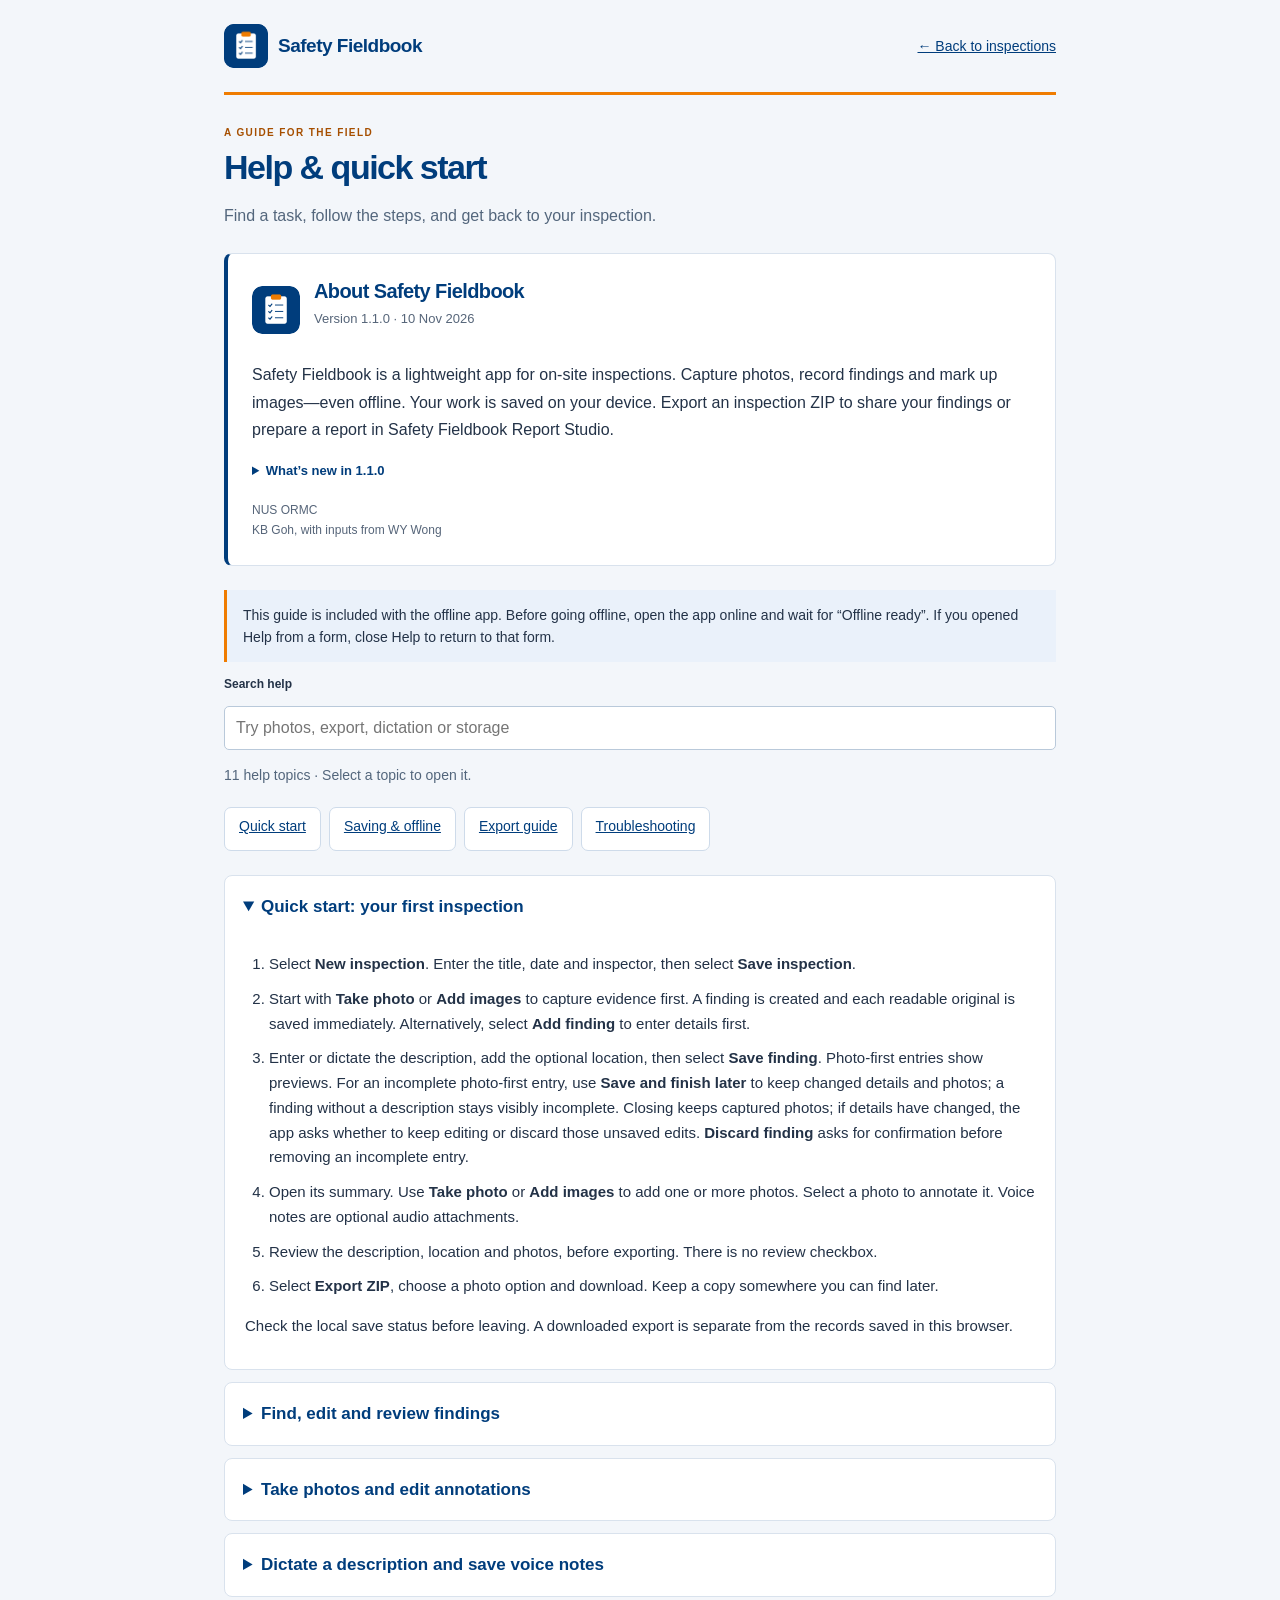
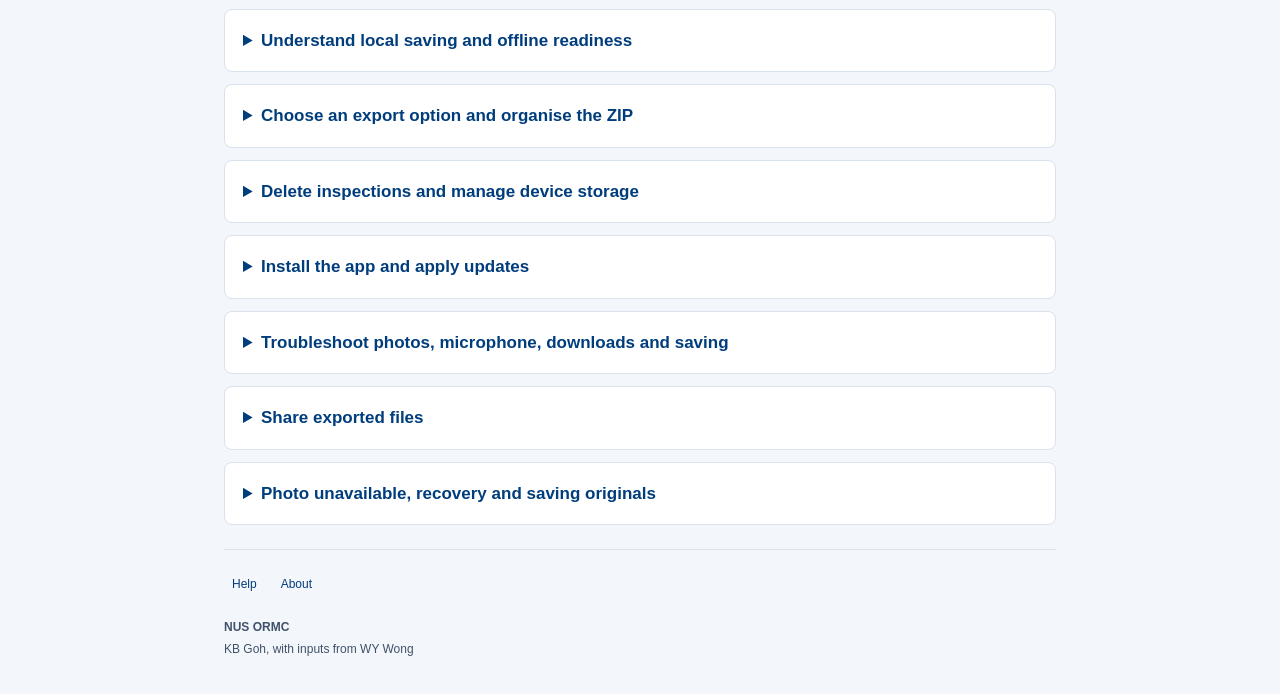
==== commit 097affde: "Release 1.1.0: compact status, clear warnings and dated releases" ====
--- a/help.html
+++ b/help.html
@@ -1,4 +1,4 @@
-<!doctype html><html lang="en"><head><meta charset="utf-8"><meta name="viewport" content="width=device-width,initial-scale=1"><meta name="theme-color" content="#003D7C"><title>Help · Safety Fieldbook</title><link rel="icon" href="icon-rounded-192.png"><link rel="stylesheet" href="style.css"></head><body class="help-page"><main class="help-main"><div class="help-top"><a class="brand" href="./"><img class="mark" src="icon-rounded-192.png" width="44" height="44" alt=""><span>Safety Fieldbook</span></a><a class="help-back" href="./">← Back to inspections</a></div><div class="eyebrow">A GUIDE FOR THE FIELD</div><h1>Help & quick start</h1><p class="help-intro">Find a task, follow the steps, and get back to your inspection.</p><section id="about" class="about-card" aria-labelledby="aboutTitle" tabindex="-1"><div class="about-heading"><img src="icon-rounded-192.png" width="48" height="48" alt=""><div><h2 id="aboutTitle">About Safety Fieldbook</h2><p class="about-version">Version 1.0</p></div></div><p class="about-description">Safety Fieldbook is a lightweight app for on-site inspections. Capture photos, record findings and mark up images—even offline. Your work is saved on your device. Export an inspection ZIP to share your findings or prepare a report in Safety Fieldbook Report Studio.</p><p class="about-credits">NUS ORMC<br>KB Goh, with inputs from WY Wong</p></section><p class="help-offline">This guide is included with the offline app. Before going offline, open the app online and wait for “Offline ready”. If you opened Help from a form, close Help to return to that form.</p><form id="helpSearch" role="search"><label for="helpQuery">Search help</label><div class="help-search-row"><input id="helpQuery" type="search" placeholder="Try photos, export, dictation or storage" autocomplete="off"><button type="button" id="clearHelp" hidden>Clear</button></div></form><p id="helpResults" role="status" aria-live="polite"></p><nav class="help-topics" aria-label="Help topics"><a href="#quick-start">Quick start</a><a href="#saving-offline">Saving & offline</a><a href="#export">Export guide</a><a href="#troubleshooting">Troubleshooting</a></nav><p id="helpEmpty" hidden>No matching topics. Try a shorter search, or clear the search to browse all topics.</p><div id="helpArticles">
+<!doctype html><html lang="en"><head><meta charset="utf-8"><meta name="viewport" content="width=device-width,initial-scale=1"><meta name="theme-color" content="#003D7C"><title>Help · Safety Fieldbook</title><link rel="icon" href="icon-rounded-192.png"><link rel="stylesheet" href="style.css"></head><body class="help-page"><main class="help-main"><div class="help-top"><a class="brand" href="./"><img class="mark" src="icon-rounded-192.png" width="44" height="44" alt=""><span>Safety Fieldbook</span></a><a class="help-back" href="./">← Back to inspections</a></div><div class="eyebrow">A GUIDE FOR THE FIELD</div><h1>Help & quick start</h1><p class="help-intro">Find a task, follow the steps, and get back to your inspection.</p><section id="about" class="about-card" aria-labelledby="aboutTitle" tabindex="-1"><div class="about-heading"><img src="icon-rounded-192.png" width="48" height="48" alt=""><div><h2 id="aboutTitle">About Safety Fieldbook</h2><p class="release-meta">Version 1.1.0 · <time datetime="2026-11-10">10 Nov 2026</time></p></div></div><p class="about-description">Safety Fieldbook is a lightweight app for on-site inspections. Capture photos, record findings and mark up images—even offline. Your work is saved on your device. Export an inspection ZIP to share your findings or prepare a report in Safety Fieldbook Report Studio.</p><details class="release-notes"><summary>What’s new in 1.1.0</summary><ul><li>Compact saving and offline status below the page title.</li><li>Prominent warnings when saving or offline preparation fails.</li><li>Version, release date and release notes in About and app information.</li></ul></details><p class="about-credits">NUS ORMC<br>KB Goh, with inputs from WY Wong</p></section><p class="help-offline">This guide is included with the offline app. Before going offline, open the app online and wait for “Offline ready”. If you opened Help from a form, close Help to return to that form.</p><form id="helpSearch" role="search"><label for="helpQuery">Search help</label><div class="help-search-row"><input id="helpQuery" type="search" placeholder="Try photos, export, dictation or storage" autocomplete="off"><button type="button" id="clearHelp" hidden>Clear</button></div></form><p id="helpResults" role="status" aria-live="polite"></p><nav class="help-topics" aria-label="Help topics"><a href="#quick-start">Quick start</a><a href="#saving-offline">Saving & offline</a><a href="#export">Export guide</a><a href="#troubleshooting">Troubleshooting</a></nav><p id="helpEmpty" hidden>No matching topics. Try a shorter search, or clear the search to browse all topics.</p><div id="helpArticles">
 <details id="quick-start" class="help-topic" open><summary>Quick start: your first inspection</summary><div><ol><li>Select <b>New inspection</b>. Enter the title, date and inspector, then select <b>Save inspection</b>.</li><li>Start with <b>Take photo</b> or <b>Add images</b> to capture evidence first. A finding is created and each readable original is saved immediately. Alternatively, select <b>Add finding</b> to enter details first.</li><li>Enter or dictate the description, add the optional location, then select <b>Save finding</b>. Photo-first entries show previews. For an incomplete photo-first entry, use <b>Save and finish later</b> to keep changed details and photos; a finding without a description stays visibly incomplete. Closing keeps captured photos; if details have changed, the app asks whether to keep editing or discard those unsaved edits. <b>Discard finding</b> asks for confirmation before removing an incomplete entry.</li><li>Open its summary. Use <b>Take photo</b> or <b>Add images</b> to add one or more photos. Select a photo to annotate it. Voice notes are optional audio attachments.</li><li>Review the description, location and photos, before exporting. There is no review checkbox.</li><li>Select <b>Export ZIP</b>, choose a photo option and download. Keep a copy somewhere you can find later.</li></ol><p>Check the local save status before leaving. A downloaded export is separate from the records saved in this browser.</p></div></details>
 <details id="findings" class="help-topic"><summary>Find, edit and review findings</summary><div><p>Each inspection shows ten finding summaries per page. Use <b>Previous</b> and <b>Next</b>, or search by description or location. Search covers the entire inspection, including other pages. Clear the search to see all findings.</p><p>The inspections page shows details completion and when records were last edited. Select <b>Continue inspection</b> or its title to resume. With five or more inspections, search by title, inspector or date and sort by recently edited, inspection date or title.</p><p>Open a summary to see its full description, photos, audio and editing controls. Tap a photo to annotate it. Photo options (⋯) contain Remove photo; the finding’s More options (⋯) contains Delete finding.  Opening another finding closes the previous one. A new finding opens on its own page. Use the <b>Incomplete</b> filter to narrow the list. Search for “incomplete” to find entries needing a description or photos. A finding is complete when it has a description and at least one photo.</p><p>The inspection overview shows whether descriptions and photos are present. Complete details opens the next incomplete finding.</p><p>Check descriptions and attachments before exporting. Hazard category and priority are no longer requested. Existing values remain in historical data and exports. Exports include all findings, regardless of the current search or page.</p></div></details>
 <details id="photos" class="help-topic"><summary>Take photos and edit annotations</summary><div><p>On Windows and desktop browsers, <b>Take photo</b> opens a live camera preview. Allow camera access, select a camera if more than one is available, then select <b>Capture photo</b>. The camera stops when you close the preview or put the app in the background. If access is blocked or no camera is available, use <b>Add images instead</b>. On iPhone, iPad and Android, the browser’s existing camera capture flow is used.</p><p>From the inspection page, select <b>Take photo</b> or <b>Add images</b> to start a new finding with photos. Cancelling the picker or selecting only unreadable files does not create an empty finding. You can also open an existing finding and select <b>Take photo</b> to use the phone’s camera option, or <b>Add images</b> to select existing photos. Camera and file-picker options depend on your browser. JPEG and PNG are recommended if a camera format such as HEIC cannot be read.</p><ol><li>Select a photo to open its annotation workspace.</li><li>Choose <b>Arrow</b>, <b>Circle</b> or <b>Rectangle</b>, then drag across the image.</li><li>For <b>Text</b>, enter the text first, then tap the photo.</li><li>To move a mark, choose it from the annotation list, select <b>Move</b> and drag. Use the text and colour controls to edit the selected mark.</li><li>Use <b>Delete selected</b> or <b>Undo last change</b> as needed. To change a shape’s size, delete it and draw it again. Select <b>Done</b> to return.</li></ol><p>Original photos remain unmarked. Editable annotations are stored separately. Export options determine whether original photos are included in the ZIP.</p></div></details>
--- a/style.css
+++ b/style.css
@@ -203,3 +203,8 @@
 .about-card{margin:24px 0;padding:24px;background:#fff;border:1px solid var(--line);border-left:4px solid #003D7C;border-radius:8px;scroll-margin-top:24px}.about-heading{display:flex;align-items:center;gap:14px}.about-heading img{flex:0 0 48px;border-radius:10px}.about-heading h2{margin:0;font-size:20px;font-weight:600;line-height:1.3}.about-version{margin:4px 0 0;color:var(--muted);font-size:13px}.about-description{line-height:1.7;margin:18px 0}.about-credits{font-size:12px;color:var(--muted);line-height:1.7;margin:0}@media(max-width:700px){.about-card{padding:18px}.about-heading h2{font-size:18px}}
 
 .help-dialog{width:min(1000px,calc(100vw - 32px));height:min(850px,calc(100dvh - 32px));max-height:calc(100dvh - 32px);padding:0;overflow:hidden}.help-dialog[open]{display:flex;flex-direction:column}.help-dialog-head{display:flex;align-items:center;justify-content:space-between;gap:12px;padding:14px 20px;border-bottom:1px solid var(--line);flex-shrink:0}.help-dialog-head h2{font-size:18px;margin:0}.help-dialog-head button{min-height:44px;white-space:nowrap}.help-dialog iframe{border:0;width:100%;flex:1;min-height:0;background:#f3f6fa}.help-embedded .help-top{display:none}.help-embedded .help-main{padding:24px;max-width:900px}.app-header .install-control.is-installed{cursor:pointer}#appInfoDialog{width:min(560px,calc(100vw - 32px))}@media(max-width:700px){.help-dialog-head{padding:10px 14px}.help-dialog-head h2{font-size:16px}.help-embedded .help-main{padding:18px}}
+
+/* Compact status follows the page title, without a separate header strip. */
+.page-heading{margin-bottom:6px}.page-status{display:flex;align-items:center;flex-wrap:wrap;gap:4px 10px;margin:0 0 20px;min-height:36px;color:#52637a;font-size:12px;line-height:1.6}.page-status #saveStatus{font-size:12px;max-width:none;text-align:left;color:inherit}.page-status #offlineStatus{font-weight:400}.page-status #networkStatus{font-size:12px;color:#89510b}.page-status .status-details{flex:0 0 auto;min-height:44px;padding:4px 0;border:0;background:transparent;font-size:12px;text-decoration:underline;font-weight:400;color:#003D7C}.page-status[data-state="error"],.page-status[data-state="warning"]{padding:10px 14px;border-left:4px solid #b63822;border-radius:5px;background:#fff0eb;color:#8b2c1b}.page-status[data-state="warning"]{border-color:#d38a16;background:#fff5df;color:#765018}.page-status[data-state="error"] #saveStatus{font-weight:600}main>#deviceStatusHelp{padding:14px 16px;margin:-8px 0 20px;background:#e7edf3;border-radius:6px;font-size:13px;line-height:1.65}.release-meta{font-size:13px;color:#566579;margin:5px 0 14px}.release-notes{font-size:13px;margin:14px 0 18px;line-height:1.6}.release-notes summary{cursor:pointer;color:#003D7C;font-weight:600}.release-notes ul{padding-left:20px}.release-notes li+li{margin-top:6px}@media(max-width:700px){.inspection-view .page-heading{margin-bottom:6px}.page-status{gap:2px 8px;margin-bottom:16px}.page-status #saveStatus{font-size:12px}.page-status .status-details{margin-left:0}}
+
+.list-view .page-heading,.storage-view .page-heading,.inspection-view .page-heading{margin-bottom:4px}
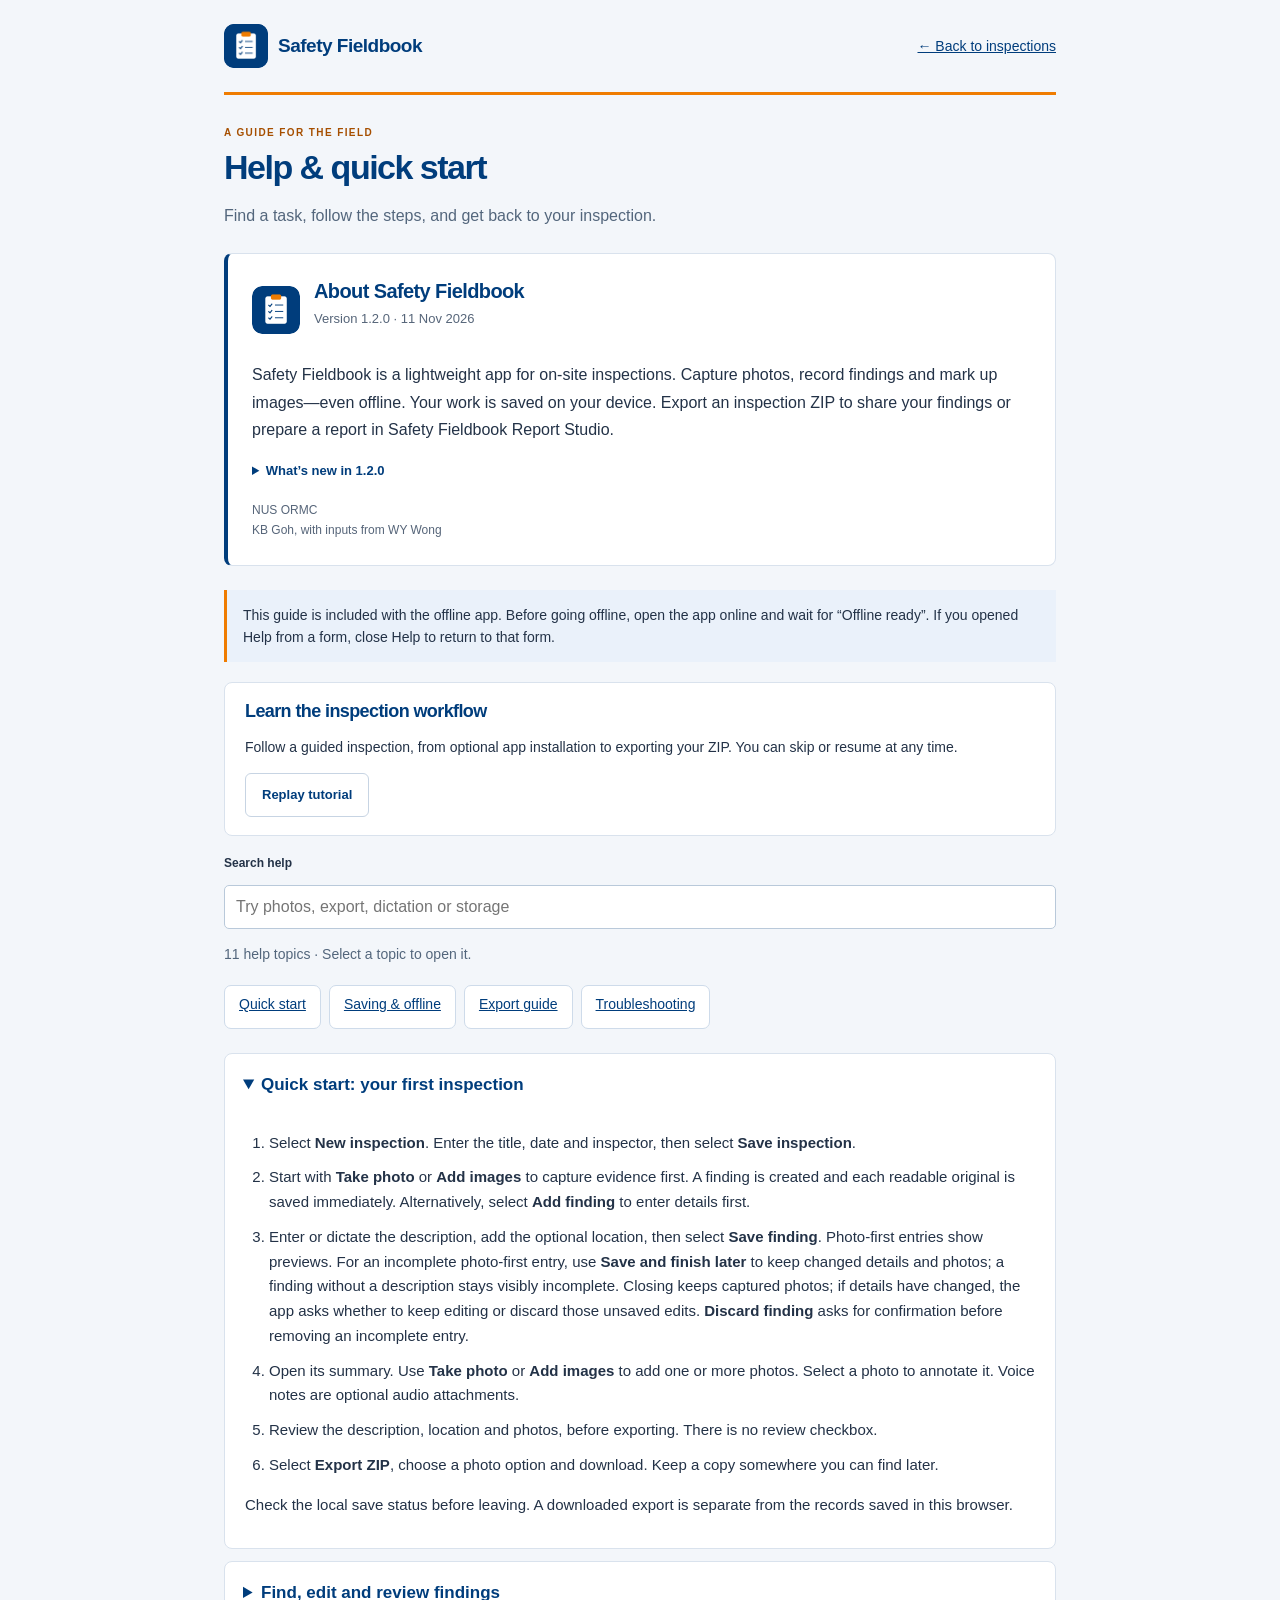
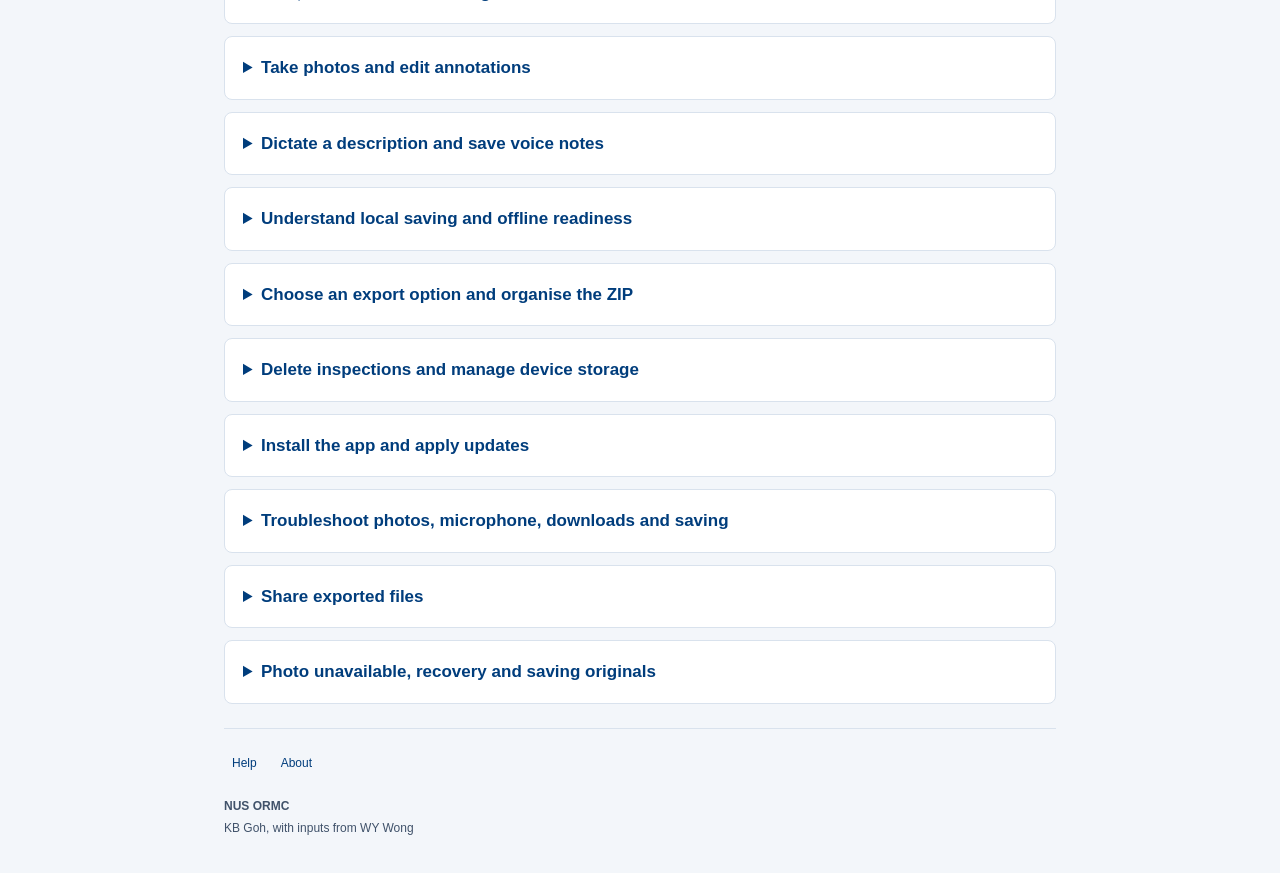
==== commit 73b7eb8f: "Release 1.2.0: first-inspection tutorial with optional app installation" ====
--- a/help.html
+++ b/help.html
@@ -1,4 +1,4 @@
-<!doctype html><html lang="en"><head><meta charset="utf-8"><meta name="viewport" content="width=device-width,initial-scale=1"><meta name="theme-color" content="#003D7C"><title>Help · Safety Fieldbook</title><link rel="icon" href="icon-rounded-192.png"><link rel="stylesheet" href="style.css"></head><body class="help-page"><main class="help-main"><div class="help-top"><a class="brand" href="./"><img class="mark" src="icon-rounded-192.png" width="44" height="44" alt=""><span>Safety Fieldbook</span></a><a class="help-back" href="./">← Back to inspections</a></div><div class="eyebrow">A GUIDE FOR THE FIELD</div><h1>Help & quick start</h1><p class="help-intro">Find a task, follow the steps, and get back to your inspection.</p><section id="about" class="about-card" aria-labelledby="aboutTitle" tabindex="-1"><div class="about-heading"><img src="icon-rounded-192.png" width="48" height="48" alt=""><div><h2 id="aboutTitle">About Safety Fieldbook</h2><p class="release-meta">Version 1.1.0 · <time datetime="2026-11-10">10 Nov 2026</time></p></div></div><p class="about-description">Safety Fieldbook is a lightweight app for on-site inspections. Capture photos, record findings and mark up images—even offline. Your work is saved on your device. Export an inspection ZIP to share your findings or prepare a report in Safety Fieldbook Report Studio.</p><details class="release-notes"><summary>What’s new in 1.1.0</summary><ul><li>Compact saving and offline status below the page title.</li><li>Prominent warnings when saving or offline preparation fails.</li><li>Version, release date and release notes in About and app information.</li></ul></details><p class="about-credits">NUS ORMC<br>KB Goh, with inputs from WY Wong</p></section><p class="help-offline">This guide is included with the offline app. Before going offline, open the app online and wait for “Offline ready”. If you opened Help from a form, close Help to return to that form.</p><form id="helpSearch" role="search"><label for="helpQuery">Search help</label><div class="help-search-row"><input id="helpQuery" type="search" placeholder="Try photos, export, dictation or storage" autocomplete="off"><button type="button" id="clearHelp" hidden>Clear</button></div></form><p id="helpResults" role="status" aria-live="polite"></p><nav class="help-topics" aria-label="Help topics"><a href="#quick-start">Quick start</a><a href="#saving-offline">Saving & offline</a><a href="#export">Export guide</a><a href="#troubleshooting">Troubleshooting</a></nav><p id="helpEmpty" hidden>No matching topics. Try a shorter search, or clear the search to browse all topics.</p><div id="helpArticles">
+<!doctype html><html lang="en"><head><meta charset="utf-8"><meta name="viewport" content="width=device-width,initial-scale=1"><meta name="theme-color" content="#003D7C"><title>Help · Safety Fieldbook</title><link rel="icon" href="icon-rounded-192.png"><link rel="stylesheet" href="style.css"></head><body class="help-page"><main class="help-main"><div class="help-top"><a class="brand" href="./"><img class="mark" src="icon-rounded-192.png" width="44" height="44" alt=""><span>Safety Fieldbook</span></a><a class="help-back" href="./">← Back to inspections</a></div><div class="eyebrow">A GUIDE FOR THE FIELD</div><h1>Help & quick start</h1><p class="help-intro">Find a task, follow the steps, and get back to your inspection.</p><section id="about" class="about-card" aria-labelledby="aboutTitle" tabindex="-1"><div class="about-heading"><img src="icon-rounded-192.png" width="48" height="48" alt=""><div><h2 id="aboutTitle">About Safety Fieldbook</h2><p class="release-meta">Version 1.2.0 · <time datetime="2026-11-11">11 Nov 2026</time></p></div></div><p class="about-description">Safety Fieldbook is a lightweight app for on-site inspections. Capture photos, record findings and mark up images—even offline. Your work is saved on your device. Export an inspection ZIP to share your findings or prepare a report in Safety Fieldbook Report Studio.</p><details class="release-notes"><summary>What’s new in 1.2.0</summary><ul><li>Optional first-inspection tutorial, including app installation, findings and ZIP export.</li><li>Resume interrupted walkthroughs or replay from Help.</li><li>Guidance follows your actions without covering capture controls.</li></ul></details><p class="about-credits">NUS ORMC<br>KB Goh, with inputs from WY Wong</p></section><p class="help-offline">This guide is included with the offline app. Before going offline, open the app online and wait for “Offline ready”. If you opened Help from a form, close Help to return to that form.</p><section class="tutorial-help"><h2>Learn the inspection workflow</h2><p>Follow a guided inspection, from optional app installation to exporting your ZIP. You can skip or resume at any time.</p><button id="replayTutorial" type="button">Replay tutorial</button></section><form id="helpSearch" role="search"><label for="helpQuery">Search help</label><div class="help-search-row"><input id="helpQuery" type="search" placeholder="Try photos, export, dictation or storage" autocomplete="off"><button type="button" id="clearHelp" hidden>Clear</button></div></form><p id="helpResults" role="status" aria-live="polite"></p><nav class="help-topics" aria-label="Help topics"><a href="#quick-start">Quick start</a><a href="#saving-offline">Saving & offline</a><a href="#export">Export guide</a><a href="#troubleshooting">Troubleshooting</a></nav><p id="helpEmpty" hidden>No matching topics. Try a shorter search, or clear the search to browse all topics.</p><div id="helpArticles">
 <details id="quick-start" class="help-topic" open><summary>Quick start: your first inspection</summary><div><ol><li>Select <b>New inspection</b>. Enter the title, date and inspector, then select <b>Save inspection</b>.</li><li>Start with <b>Take photo</b> or <b>Add images</b> to capture evidence first. A finding is created and each readable original is saved immediately. Alternatively, select <b>Add finding</b> to enter details first.</li><li>Enter or dictate the description, add the optional location, then select <b>Save finding</b>. Photo-first entries show previews. For an incomplete photo-first entry, use <b>Save and finish later</b> to keep changed details and photos; a finding without a description stays visibly incomplete. Closing keeps captured photos; if details have changed, the app asks whether to keep editing or discard those unsaved edits. <b>Discard finding</b> asks for confirmation before removing an incomplete entry.</li><li>Open its summary. Use <b>Take photo</b> or <b>Add images</b> to add one or more photos. Select a photo to annotate it. Voice notes are optional audio attachments.</li><li>Review the description, location and photos, before exporting. There is no review checkbox.</li><li>Select <b>Export ZIP</b>, choose a photo option and download. Keep a copy somewhere you can find later.</li></ol><p>Check the local save status before leaving. A downloaded export is separate from the records saved in this browser.</p></div></details>
 <details id="findings" class="help-topic"><summary>Find, edit and review findings</summary><div><p>Each inspection shows ten finding summaries per page. Use <b>Previous</b> and <b>Next</b>, or search by description or location. Search covers the entire inspection, including other pages. Clear the search to see all findings.</p><p>The inspections page shows details completion and when records were last edited. Select <b>Continue inspection</b> or its title to resume. With five or more inspections, search by title, inspector or date and sort by recently edited, inspection date or title.</p><p>Open a summary to see its full description, photos, audio and editing controls. Tap a photo to annotate it. Photo options (⋯) contain Remove photo; the finding’s More options (⋯) contains Delete finding.  Opening another finding closes the previous one. A new finding opens on its own page. Use the <b>Incomplete</b> filter to narrow the list. Search for “incomplete” to find entries needing a description or photos. A finding is complete when it has a description and at least one photo.</p><p>The inspection overview shows whether descriptions and photos are present. Complete details opens the next incomplete finding.</p><p>Check descriptions and attachments before exporting. Hazard category and priority are no longer requested. Existing values remain in historical data and exports. Exports include all findings, regardless of the current search or page.</p></div></details>
 <details id="photos" class="help-topic"><summary>Take photos and edit annotations</summary><div><p>On Windows and desktop browsers, <b>Take photo</b> opens a live camera preview. Allow camera access, select a camera if more than one is available, then select <b>Capture photo</b>. The camera stops when you close the preview or put the app in the background. If access is blocked or no camera is available, use <b>Add images instead</b>. On iPhone, iPad and Android, the browser’s existing camera capture flow is used.</p><p>From the inspection page, select <b>Take photo</b> or <b>Add images</b> to start a new finding with photos. Cancelling the picker or selecting only unreadable files does not create an empty finding. You can also open an existing finding and select <b>Take photo</b> to use the phone’s camera option, or <b>Add images</b> to select existing photos. Camera and file-picker options depend on your browser. JPEG and PNG are recommended if a camera format such as HEIC cannot be read.</p><ol><li>Select a photo to open its annotation workspace.</li><li>Choose <b>Arrow</b>, <b>Circle</b> or <b>Rectangle</b>, then drag across the image.</li><li>For <b>Text</b>, enter the text first, then tap the photo.</li><li>To move a mark, choose it from the annotation list, select <b>Move</b> and drag. Use the text and colour controls to edit the selected mark.</li><li>Use <b>Delete selected</b> or <b>Undo last change</b> as needed. To change a shape’s size, delete it and draw it again. Select <b>Done</b> to return.</li></ol><p>Original photos remain unmarked. Editable annotations are stored separately. Export options determine whether original photos are included in the ZIP.</p></div></details>
--- a/style.css
+++ b/style.css
@@ -208,3 +208,5 @@
 .page-heading{margin-bottom:6px}.page-status{display:flex;align-items:center;flex-wrap:wrap;gap:4px 10px;margin:0 0 20px;min-height:36px;color:#52637a;font-size:12px;line-height:1.6}.page-status #saveStatus{font-size:12px;max-width:none;text-align:left;color:inherit}.page-status #offlineStatus{font-weight:400}.page-status #networkStatus{font-size:12px;color:#89510b}.page-status .status-details{flex:0 0 auto;min-height:44px;padding:4px 0;border:0;background:transparent;font-size:12px;text-decoration:underline;font-weight:400;color:#003D7C}.page-status[data-state="error"],.page-status[data-state="warning"]{padding:10px 14px;border-left:4px solid #b63822;border-radius:5px;background:#fff0eb;color:#8b2c1b}.page-status[data-state="warning"]{border-color:#d38a16;background:#fff5df;color:#765018}.page-status[data-state="error"] #saveStatus{font-weight:600}main>#deviceStatusHelp{padding:14px 16px;margin:-8px 0 20px;background:#e7edf3;border-radius:6px;font-size:13px;line-height:1.65}.release-meta{font-size:13px;color:#566579;margin:5px 0 14px}.release-notes{font-size:13px;margin:14px 0 18px;line-height:1.6}.release-notes summary{cursor:pointer;color:#003D7C;font-weight:600}.release-notes ul{padding-left:20px}.release-notes li+li{margin-top:6px}@media(max-width:700px){.inspection-view .page-heading{margin-bottom:6px}.page-status{gap:2px 8px;margin-bottom:16px}.page-status #saveStatus{font-size:12px}.page-status .status-details{margin-left:0}}
 
 .list-view .page-heading,.storage-view .page-heading,.inspection-view .page-heading{margin-bottom:4px}
+
+.tutorial-card{padding:18px 20px;margin:0 0 20px;border:1px solid #bdcfe2;border-left:4px solid #EF7C00;border-radius:8px;background:#fffaf2;color:#263d53;scroll-margin:16px}.tutorial-heading{display:flex;align-items:center;justify-content:space-between;gap:12px}.tutorial-step{font-size:12px;font-weight:600;color:#80520e}.tutorial-card .tutorial-skip{border:0;background:transparent;min-height:44px;padding:4px 0;font-size:12px;text-decoration:underline}.tutorial-card h2{font-size:19px;line-height:1.35;margin:4px 0 8px}.tutorial-copy{font-size:14px;line-height:1.65;margin:0 0 12px}.tutorial-feedback{font-size:13px;color:#9b3521;line-height:1.6;margin:0}.tutorial-feedback:empty{display:none}.tutorial-actions{display:flex;gap:8px;flex-wrap:wrap}.tutorial-actions button{min-height:44px}.tutorial-target{outline:3px solid #EF7C00;outline-offset:4px}.tutorial-help{padding:18px 20px;border:1px solid var(--line);border-radius:8px;background:white;margin:20px 0}.tutorial-help h2{font-size:18px;margin:0 0 8px}.tutorial-help p{font-size:14px;line-height:1.6}.sr-only{position:absolute!important;width:1px;height:1px;padding:0;margin:-1px;overflow:hidden;clip:rect(0,0,0,0);white-space:nowrap;border:0}dialog .tutorial-card{padding:12px 14px;margin:12px 0 16px}dialog .tutorial-card h2{font-size:17px}dialog .tutorial-copy{font-size:13px}@media(max-width:700px){.tutorial-card{padding:12px 14px;margin-bottom:16px}.tutorial-card h2{font-size:17px}.tutorial-copy{font-size:13px}.tutorial-heading{gap:8px}.tutorial-actions{gap:8px}.tutorial-actions button{font-size:12px;padding:10px 12px}}
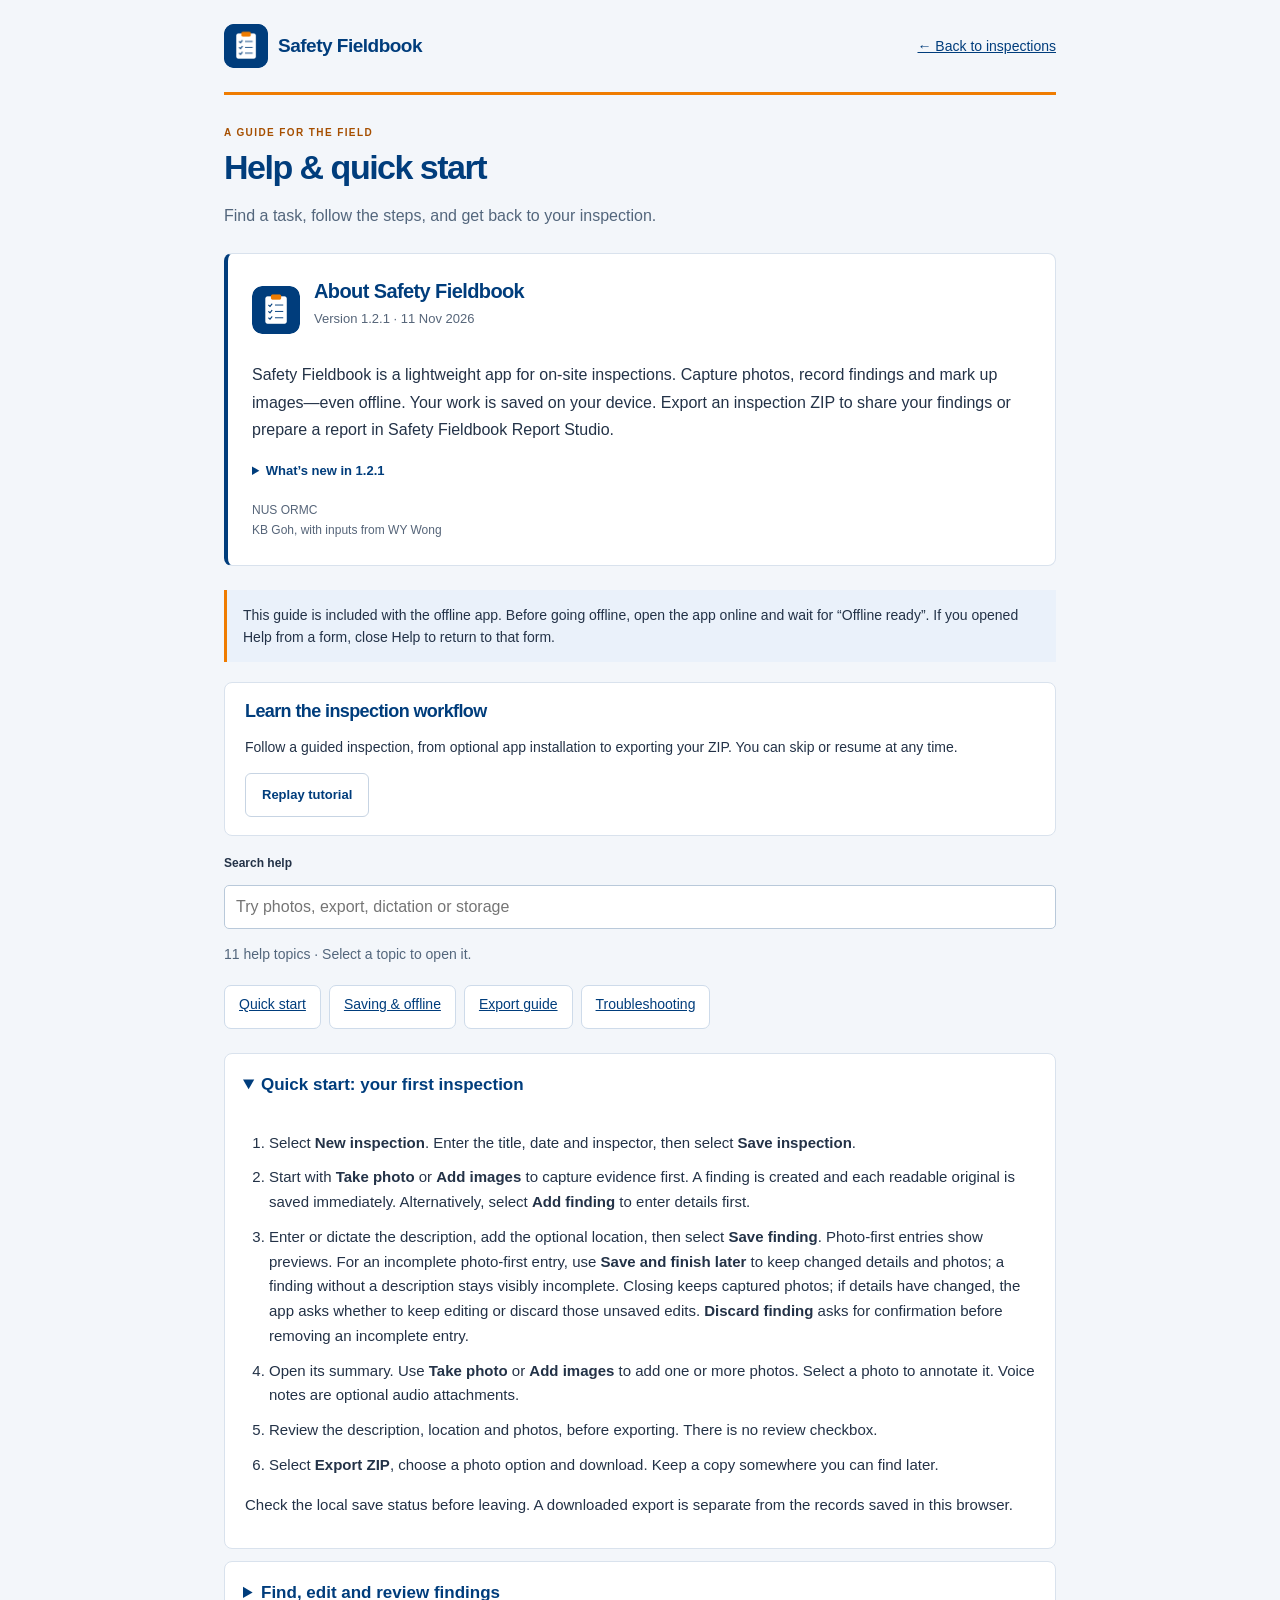
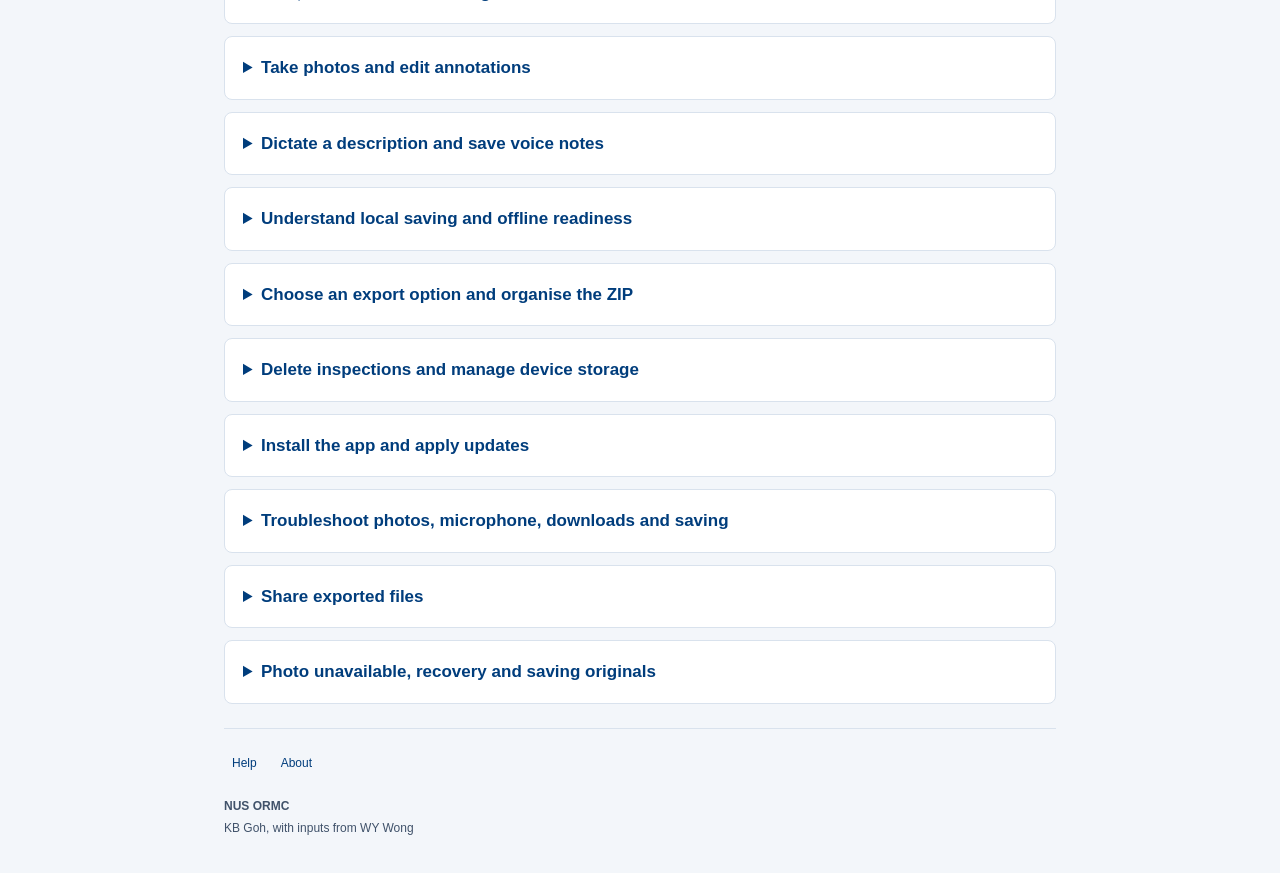
==== commit 39ac91a2: "Release 1.2.1: guided tutorial popups" ====
--- a/help.html
+++ b/help.html
@@ -1,4 +1,4 @@
-<!doctype html><html lang="en"><head><meta charset="utf-8"><meta name="viewport" content="width=device-width,initial-scale=1"><meta name="theme-color" content="#003D7C"><title>Help · Safety Fieldbook</title><link rel="icon" href="icon-rounded-192.png"><link rel="stylesheet" href="style.css"></head><body class="help-page"><main class="help-main"><div class="help-top"><a class="brand" href="./"><img class="mark" src="icon-rounded-192.png" width="44" height="44" alt=""><span>Safety Fieldbook</span></a><a class="help-back" href="./">← Back to inspections</a></div><div class="eyebrow">A GUIDE FOR THE FIELD</div><h1>Help & quick start</h1><p class="help-intro">Find a task, follow the steps, and get back to your inspection.</p><section id="about" class="about-card" aria-labelledby="aboutTitle" tabindex="-1"><div class="about-heading"><img src="icon-rounded-192.png" width="48" height="48" alt=""><div><h2 id="aboutTitle">About Safety Fieldbook</h2><p class="release-meta">Version 1.2.0 · <time datetime="2026-11-11">11 Nov 2026</time></p></div></div><p class="about-description">Safety Fieldbook is a lightweight app for on-site inspections. Capture photos, record findings and mark up images—even offline. Your work is saved on your device. Export an inspection ZIP to share your findings or prepare a report in Safety Fieldbook Report Studio.</p><details class="release-notes"><summary>What’s new in 1.2.0</summary><ul><li>Optional first-inspection tutorial, including app installation, findings and ZIP export.</li><li>Resume interrupted walkthroughs or replay from Help.</li><li>Guidance follows your actions without covering capture controls.</li></ul></details><p class="about-credits">NUS ORMC<br>KB Goh, with inputs from WY Wong</p></section><p class="help-offline">This guide is included with the offline app. Before going offline, open the app online and wait for “Offline ready”. If you opened Help from a form, close Help to return to that form.</p><section class="tutorial-help"><h2>Learn the inspection workflow</h2><p>Follow a guided inspection, from optional app installation to exporting your ZIP. You can skip or resume at any time.</p><button id="replayTutorial" type="button">Replay tutorial</button></section><form id="helpSearch" role="search"><label for="helpQuery">Search help</label><div class="help-search-row"><input id="helpQuery" type="search" placeholder="Try photos, export, dictation or storage" autocomplete="off"><button type="button" id="clearHelp" hidden>Clear</button></div></form><p id="helpResults" role="status" aria-live="polite"></p><nav class="help-topics" aria-label="Help topics"><a href="#quick-start">Quick start</a><a href="#saving-offline">Saving & offline</a><a href="#export">Export guide</a><a href="#troubleshooting">Troubleshooting</a></nav><p id="helpEmpty" hidden>No matching topics. Try a shorter search, or clear the search to browse all topics.</p><div id="helpArticles">
+<!doctype html><html lang="en"><head><meta charset="utf-8"><meta name="viewport" content="width=device-width,initial-scale=1"><meta name="theme-color" content="#003D7C"><title>Help · Safety Fieldbook</title><link rel="icon" href="icon-rounded-192.png"><link rel="stylesheet" href="style.css"></head><body class="help-page"><main class="help-main"><div class="help-top"><a class="brand" href="./"><img class="mark" src="icon-rounded-192.png" width="44" height="44" alt=""><span>Safety Fieldbook</span></a><a class="help-back" href="./">← Back to inspections</a></div><div class="eyebrow">A GUIDE FOR THE FIELD</div><h1>Help & quick start</h1><p class="help-intro">Find a task, follow the steps, and get back to your inspection.</p><section id="about" class="about-card" aria-labelledby="aboutTitle" tabindex="-1"><div class="about-heading"><img src="icon-rounded-192.png" width="48" height="48" alt=""><div><h2 id="aboutTitle">About Safety Fieldbook</h2><p class="release-meta">Version 1.2.1 · <time datetime="2026-11-11">11 Nov 2026</time></p></div></div><p class="about-description">Safety Fieldbook is a lightweight app for on-site inspections. Capture photos, record findings and mark up images—even offline. Your work is saved on your device. Export an inspection ZIP to share your findings or prepare a report in Safety Fieldbook Report Studio.</p><details class="release-notes"><summary>What’s new in 1.2.1</summary><ul><li>Centred tutorial popups for Welcome, installation and completion.</li><li>Guidance near desktop controls and above the mobile action bar.</li><li>Form guidance stays inside the form; Skip, Resume and Replay are retained.</li></ul></details><p class="about-credits">NUS ORMC<br>KB Goh, with inputs from WY Wong</p></section><p class="help-offline">This guide is included with the offline app. Before going offline, open the app online and wait for “Offline ready”. If you opened Help from a form, close Help to return to that form.</p><section class="tutorial-help"><h2>Learn the inspection workflow</h2><p>Follow a guided inspection, from optional app installation to exporting your ZIP. You can skip or resume at any time.</p><button id="replayTutorial" type="button">Replay tutorial</button></section><form id="helpSearch" role="search"><label for="helpQuery">Search help</label><div class="help-search-row"><input id="helpQuery" type="search" placeholder="Try photos, export, dictation or storage" autocomplete="off"><button type="button" id="clearHelp" hidden>Clear</button></div></form><p id="helpResults" role="status" aria-live="polite"></p><nav class="help-topics" aria-label="Help topics"><a href="#quick-start">Quick start</a><a href="#saving-offline">Saving & offline</a><a href="#export">Export guide</a><a href="#troubleshooting">Troubleshooting</a></nav><p id="helpEmpty" hidden>No matching topics. Try a shorter search, or clear the search to browse all topics.</p><div id="helpArticles">
 <details id="quick-start" class="help-topic" open><summary>Quick start: your first inspection</summary><div><ol><li>Select <b>New inspection</b>. Enter the title, date and inspector, then select <b>Save inspection</b>.</li><li>Start with <b>Take photo</b> or <b>Add images</b> to capture evidence first. A finding is created and each readable original is saved immediately. Alternatively, select <b>Add finding</b> to enter details first.</li><li>Enter or dictate the description, add the optional location, then select <b>Save finding</b>. Photo-first entries show previews. For an incomplete photo-first entry, use <b>Save and finish later</b> to keep changed details and photos; a finding without a description stays visibly incomplete. Closing keeps captured photos; if details have changed, the app asks whether to keep editing or discard those unsaved edits. <b>Discard finding</b> asks for confirmation before removing an incomplete entry.</li><li>Open its summary. Use <b>Take photo</b> or <b>Add images</b> to add one or more photos. Select a photo to annotate it. Voice notes are optional audio attachments.</li><li>Review the description, location and photos, before exporting. There is no review checkbox.</li><li>Select <b>Export ZIP</b>, choose a photo option and download. Keep a copy somewhere you can find later.</li></ol><p>Check the local save status before leaving. A downloaded export is separate from the records saved in this browser.</p></div></details>
 <details id="findings" class="help-topic"><summary>Find, edit and review findings</summary><div><p>Each inspection shows ten finding summaries per page. Use <b>Previous</b> and <b>Next</b>, or search by description or location. Search covers the entire inspection, including other pages. Clear the search to see all findings.</p><p>The inspections page shows details completion and when records were last edited. Select <b>Continue inspection</b> or its title to resume. With five or more inspections, search by title, inspector or date and sort by recently edited, inspection date or title.</p><p>Open a summary to see its full description, photos, audio and editing controls. Tap a photo to annotate it. Photo options (⋯) contain Remove photo; the finding’s More options (⋯) contains Delete finding.  Opening another finding closes the previous one. A new finding opens on its own page. Use the <b>Incomplete</b> filter to narrow the list. Search for “incomplete” to find entries needing a description or photos. A finding is complete when it has a description and at least one photo.</p><p>The inspection overview shows whether descriptions and photos are present. Complete details opens the next incomplete finding.</p><p>Check descriptions and attachments before exporting. Hazard category and priority are no longer requested. Existing values remain in historical data and exports. Exports include all findings, regardless of the current search or page.</p></div></details>
 <details id="photos" class="help-topic"><summary>Take photos and edit annotations</summary><div><p>On Windows and desktop browsers, <b>Take photo</b> opens a live camera preview. Allow camera access, select a camera if more than one is available, then select <b>Capture photo</b>. The camera stops when you close the preview or put the app in the background. If access is blocked or no camera is available, use <b>Add images instead</b>. On iPhone, iPad and Android, the browser’s existing camera capture flow is used.</p><p>From the inspection page, select <b>Take photo</b> or <b>Add images</b> to start a new finding with photos. Cancelling the picker or selecting only unreadable files does not create an empty finding. You can also open an existing finding and select <b>Take photo</b> to use the phone’s camera option, or <b>Add images</b> to select existing photos. Camera and file-picker options depend on your browser. JPEG and PNG are recommended if a camera format such as HEIC cannot be read.</p><ol><li>Select a photo to open its annotation workspace.</li><li>Choose <b>Arrow</b>, <b>Circle</b> or <b>Rectangle</b>, then drag across the image.</li><li>For <b>Text</b>, enter the text first, then tap the photo.</li><li>To move a mark, choose it from the annotation list, select <b>Move</b> and drag. Use the text and colour controls to edit the selected mark.</li><li>Use <b>Delete selected</b> or <b>Undo last change</b> as needed. To change a shape’s size, delete it and draw it again. Select <b>Done</b> to return.</li></ol><p>Original photos remain unmarked. Editable annotations are stored separately. Export options determine whether original photos are included in the ZIP.</p></div></details>
--- a/style.css
+++ b/style.css
@@ -210,3 +210,5 @@
 .list-view .page-heading,.storage-view .page-heading,.inspection-view .page-heading{margin-bottom:4px}
 
 .tutorial-card{padding:18px 20px;margin:0 0 20px;border:1px solid #bdcfe2;border-left:4px solid #EF7C00;border-radius:8px;background:#fffaf2;color:#263d53;scroll-margin:16px}.tutorial-heading{display:flex;align-items:center;justify-content:space-between;gap:12px}.tutorial-step{font-size:12px;font-weight:600;color:#80520e}.tutorial-card .tutorial-skip{border:0;background:transparent;min-height:44px;padding:4px 0;font-size:12px;text-decoration:underline}.tutorial-card h2{font-size:19px;line-height:1.35;margin:4px 0 8px}.tutorial-copy{font-size:14px;line-height:1.65;margin:0 0 12px}.tutorial-feedback{font-size:13px;color:#9b3521;line-height:1.6;margin:0}.tutorial-feedback:empty{display:none}.tutorial-actions{display:flex;gap:8px;flex-wrap:wrap}.tutorial-actions button{min-height:44px}.tutorial-target{outline:3px solid #EF7C00;outline-offset:4px}.tutorial-help{padding:18px 20px;border:1px solid var(--line);border-radius:8px;background:white;margin:20px 0}.tutorial-help h2{font-size:18px;margin:0 0 8px}.tutorial-help p{font-size:14px;line-height:1.6}.sr-only{position:absolute!important;width:1px;height:1px;padding:0;margin:-1px;overflow:hidden;clip:rect(0,0,0,0);white-space:nowrap;border:0}dialog .tutorial-card{padding:12px 14px;margin:12px 0 16px}dialog .tutorial-card h2{font-size:17px}dialog .tutorial-copy{font-size:13px}@media(max-width:700px){.tutorial-card{padding:12px 14px;margin-bottom:16px}.tutorial-card h2{font-size:17px}.tutorial-copy{font-size:13px}.tutorial-heading{gap:8px}.tutorial-actions{gap:8px}.tutorial-actions button{font-size:12px;padding:10px 12px}}
+
+.tutorial-popup{width:min(480px,calc(100vw - 32px));padding:0;border:1px solid #bdcfe2;border-radius:12px;max-height:calc(100dvh - 32px);box-shadow:0 20px 70px #102e4850}.tutorial-popup::backdrop{background:#142f4b66;backdrop-filter:blur(2px)}.tutorial-popup .tutorial-card,.tutorial-popover .tutorial-card{margin:0;padding:20px 22px;border:0;border-top:4px solid #EF7C00;border-radius:10px;background:white}.tutorial-popup .tutorial-card h2,.tutorial-popover .tutorial-card h2{font-size:20px}.tutorial-popup .tutorial-copy,.tutorial-popover .tutorial-copy{font-size:14px}.tutorial-popover{position:fixed;inset:auto;margin:0;padding:0;width:min(360px,calc(100vw - 32px));max-height:calc(100dvh - 32px);overflow:auto;border:1px solid #bdcfe2;border-radius:12px;background:white;box-shadow:0 10px 38px #102e4833;z-index:35}.tutorial-popover:popover-open{display:block}.tutorial-popover::backdrop{background:transparent;pointer-events:none}.tutorial-popover:not([hidden]){display:block}@media(max-width:700px){.tutorial-popover{width:auto;max-height:45dvh;border-radius:12px}.tutorial-popup .tutorial-card,.tutorial-popover .tutorial-card{padding:14px 16px}.tutorial-popup .tutorial-card h2,.tutorial-popover .tutorial-card h2{font-size:18px}.tutorial-popup .tutorial-copy,.tutorial-popover .tutorial-copy{font-size:13px}.tutorial-popover .tutorial-heading{min-height:32px}.tutorial-popover .tutorial-skip{min-height:44px}.tutorial-popup .tutorial-actions button{flex:1 1 auto}}
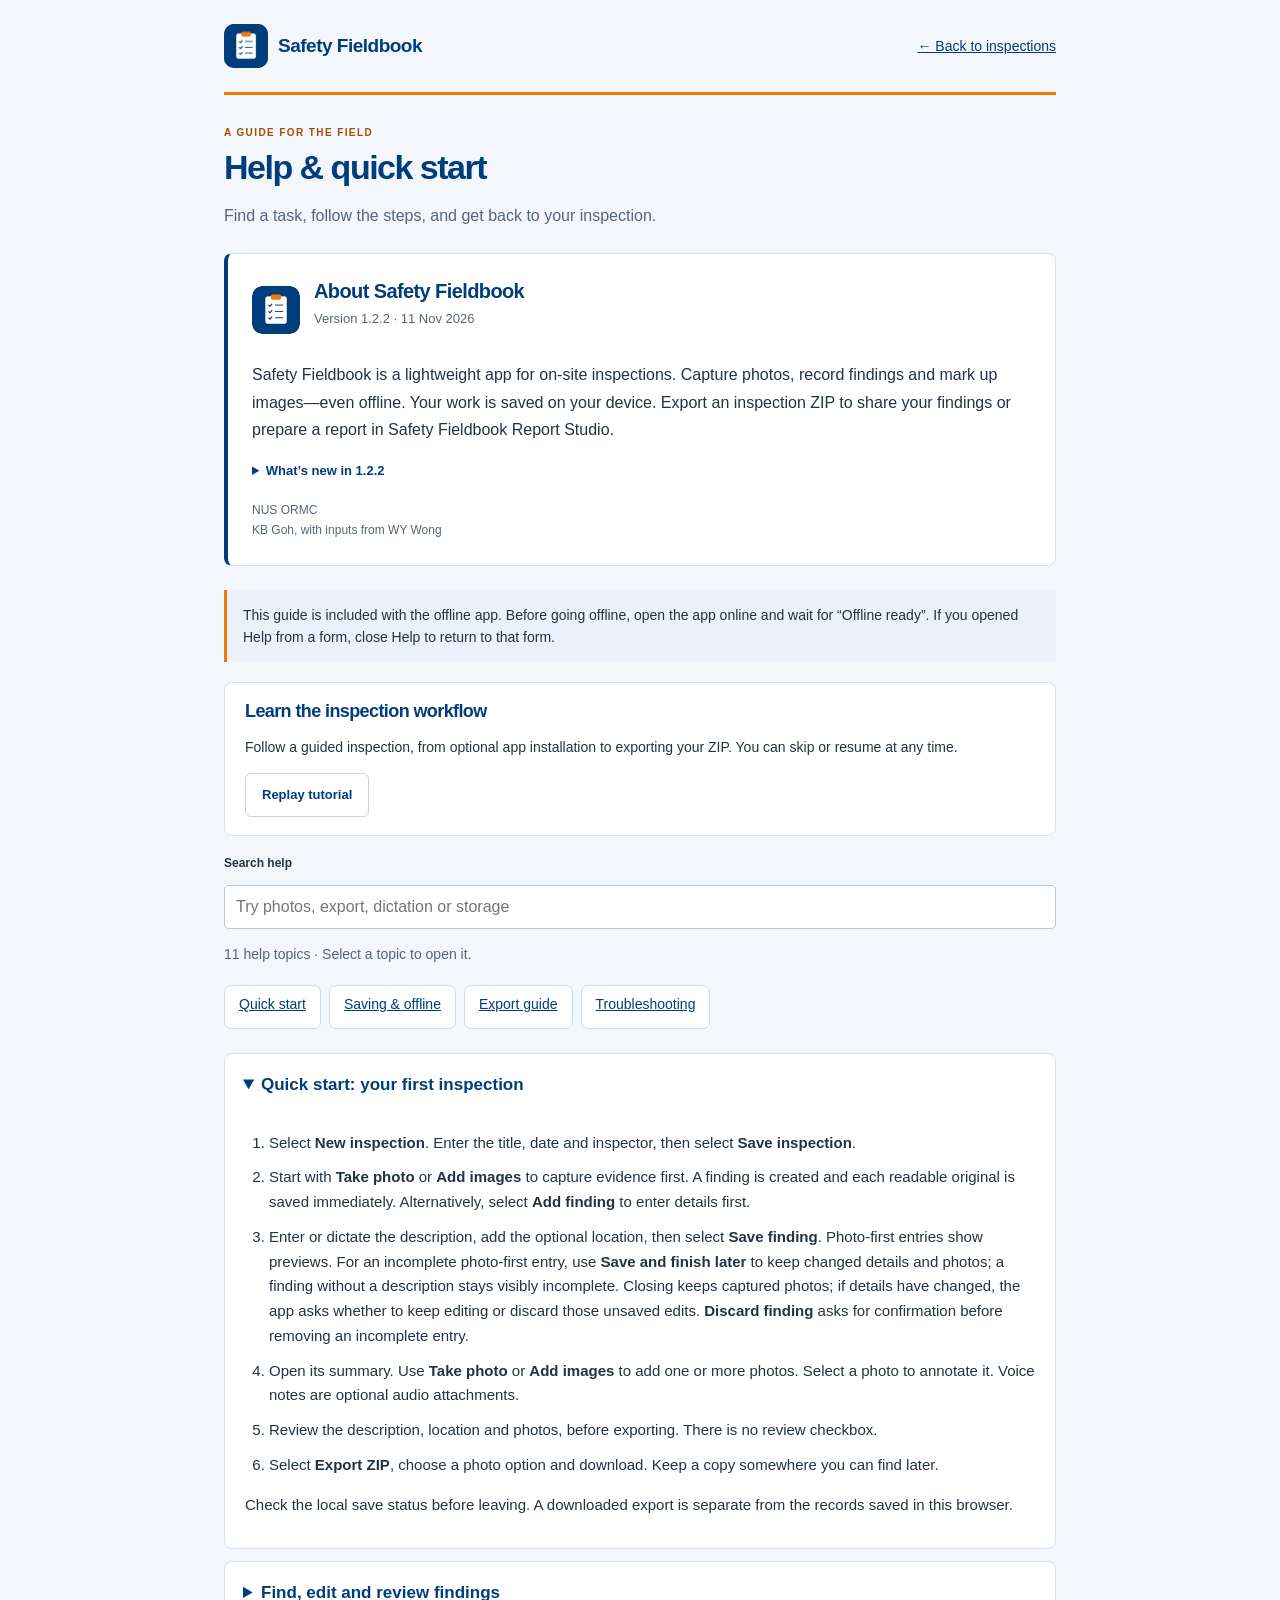
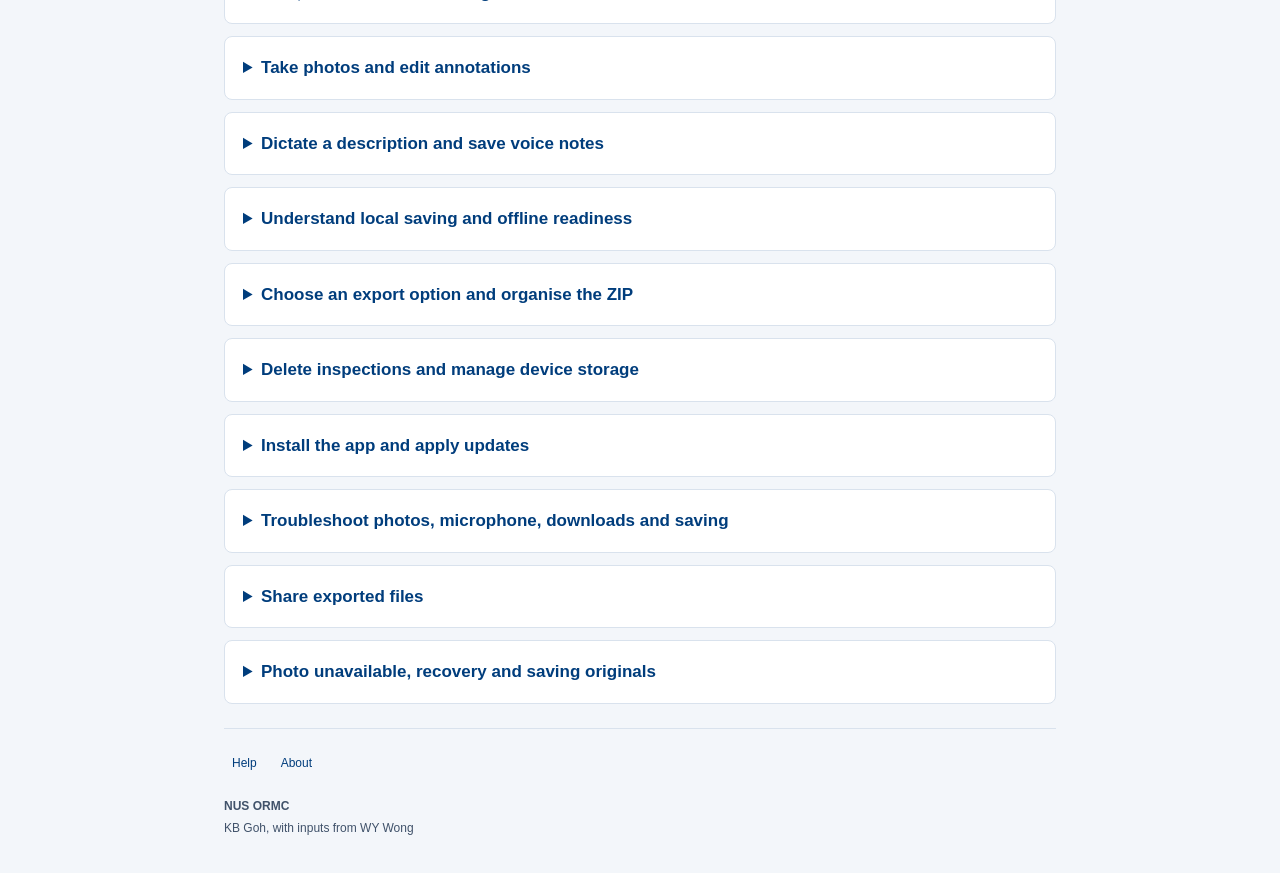
==== commit 17598bff: "Release 1.2.2: fix tutorial retries, finding tracking and focus" ====
--- a/help.html
+++ b/help.html
@@ -1,4 +1,4 @@
-<!doctype html><html lang="en"><head><meta charset="utf-8"><meta name="viewport" content="width=device-width,initial-scale=1"><meta name="theme-color" content="#003D7C"><title>Help · Safety Fieldbook</title><link rel="icon" href="icon-rounded-192.png"><link rel="stylesheet" href="style.css"></head><body class="help-page"><main class="help-main"><div class="help-top"><a class="brand" href="./"><img class="mark" src="icon-rounded-192.png" width="44" height="44" alt=""><span>Safety Fieldbook</span></a><a class="help-back" href="./">← Back to inspections</a></div><div class="eyebrow">A GUIDE FOR THE FIELD</div><h1>Help & quick start</h1><p class="help-intro">Find a task, follow the steps, and get back to your inspection.</p><section id="about" class="about-card" aria-labelledby="aboutTitle" tabindex="-1"><div class="about-heading"><img src="icon-rounded-192.png" width="48" height="48" alt=""><div><h2 id="aboutTitle">About Safety Fieldbook</h2><p class="release-meta">Version 1.2.1 · <time datetime="2026-11-11">11 Nov 2026</time></p></div></div><p class="about-description">Safety Fieldbook is a lightweight app for on-site inspections. Capture photos, record findings and mark up images—even offline. Your work is saved on your device. Export an inspection ZIP to share your findings or prepare a report in Safety Fieldbook Report Studio.</p><details class="release-notes"><summary>What’s new in 1.2.1</summary><ul><li>Centred tutorial popups for Welcome, installation and completion.</li><li>Guidance near desktop controls and above the mobile action bar.</li><li>Form guidance stays inside the form; Skip, Resume and Replay are retained.</li></ul></details><p class="about-credits">NUS ORMC<br>KB Goh, with inputs from WY Wong</p></section><p class="help-offline">This guide is included with the offline app. Before going offline, open the app online and wait for “Offline ready”. If you opened Help from a form, close Help to return to that form.</p><section class="tutorial-help"><h2>Learn the inspection workflow</h2><p>Follow a guided inspection, from optional app installation to exporting your ZIP. You can skip or resume at any time.</p><button id="replayTutorial" type="button">Replay tutorial</button></section><form id="helpSearch" role="search"><label for="helpQuery">Search help</label><div class="help-search-row"><input id="helpQuery" type="search" placeholder="Try photos, export, dictation or storage" autocomplete="off"><button type="button" id="clearHelp" hidden>Clear</button></div></form><p id="helpResults" role="status" aria-live="polite"></p><nav class="help-topics" aria-label="Help topics"><a href="#quick-start">Quick start</a><a href="#saving-offline">Saving & offline</a><a href="#export">Export guide</a><a href="#troubleshooting">Troubleshooting</a></nav><p id="helpEmpty" hidden>No matching topics. Try a shorter search, or clear the search to browse all topics.</p><div id="helpArticles">
+<!doctype html><html lang="en"><head><meta charset="utf-8"><meta name="viewport" content="width=device-width,initial-scale=1"><meta name="theme-color" content="#003D7C"><title>Help · Safety Fieldbook</title><link rel="icon" href="icon-rounded-192.png"><link rel="stylesheet" href="style.css"></head><body class="help-page"><main class="help-main"><div class="help-top"><a class="brand" href="./"><img class="mark" src="icon-rounded-192.png" width="44" height="44" alt=""><span>Safety Fieldbook</span></a><a class="help-back" href="./">← Back to inspections</a></div><div class="eyebrow">A GUIDE FOR THE FIELD</div><h1>Help & quick start</h1><p class="help-intro">Find a task, follow the steps, and get back to your inspection.</p><section id="about" class="about-card" aria-labelledby="aboutTitle" tabindex="-1"><div class="about-heading"><img src="icon-rounded-192.png" width="48" height="48" alt=""><div><h2 id="aboutTitle">About Safety Fieldbook</h2><p class="release-meta">Version 1.2.2 · <time datetime="2026-11-11">11 Nov 2026</time></p></div></div><p class="about-description">Safety Fieldbook is a lightweight app for on-site inspections. Capture photos, record findings and mark up images—even offline. Your work is saved on your device. Export an inspection ZIP to share your findings or prepare a report in Safety Fieldbook Report Studio.</p><details class="release-notes"><summary>What’s new in 1.2.2</summary><ul><li>Successful save retries advance the tutorial without another inspection.</li><li>Photo guidance stays with the intended finding, with an explicit option to continue without photos.</li><li>Keyboard focus follows popup steps and stays in form fields while typing.</li></ul></details><p class="about-credits">NUS ORMC<br>KB Goh, with inputs from WY Wong</p></section><p class="help-offline">This guide is included with the offline app. Before going offline, open the app online and wait for “Offline ready”. If you opened Help from a form, close Help to return to that form.</p><section class="tutorial-help"><h2>Learn the inspection workflow</h2><p>Follow a guided inspection, from optional app installation to exporting your ZIP. You can skip or resume at any time.</p><button id="replayTutorial" type="button">Replay tutorial</button></section><form id="helpSearch" role="search"><label for="helpQuery">Search help</label><div class="help-search-row"><input id="helpQuery" type="search" placeholder="Try photos, export, dictation or storage" autocomplete="off"><button type="button" id="clearHelp" hidden>Clear</button></div></form><p id="helpResults" role="status" aria-live="polite"></p><nav class="help-topics" aria-label="Help topics"><a href="#quick-start">Quick start</a><a href="#saving-offline">Saving & offline</a><a href="#export">Export guide</a><a href="#troubleshooting">Troubleshooting</a></nav><p id="helpEmpty" hidden>No matching topics. Try a shorter search, or clear the search to browse all topics.</p><div id="helpArticles">
 <details id="quick-start" class="help-topic" open><summary>Quick start: your first inspection</summary><div><ol><li>Select <b>New inspection</b>. Enter the title, date and inspector, then select <b>Save inspection</b>.</li><li>Start with <b>Take photo</b> or <b>Add images</b> to capture evidence first. A finding is created and each readable original is saved immediately. Alternatively, select <b>Add finding</b> to enter details first.</li><li>Enter or dictate the description, add the optional location, then select <b>Save finding</b>. Photo-first entries show previews. For an incomplete photo-first entry, use <b>Save and finish later</b> to keep changed details and photos; a finding without a description stays visibly incomplete. Closing keeps captured photos; if details have changed, the app asks whether to keep editing or discard those unsaved edits. <b>Discard finding</b> asks for confirmation before removing an incomplete entry.</li><li>Open its summary. Use <b>Take photo</b> or <b>Add images</b> to add one or more photos. Select a photo to annotate it. Voice notes are optional audio attachments.</li><li>Review the description, location and photos, before exporting. There is no review checkbox.</li><li>Select <b>Export ZIP</b>, choose a photo option and download. Keep a copy somewhere you can find later.</li></ol><p>Check the local save status before leaving. A downloaded export is separate from the records saved in this browser.</p></div></details>
 <details id="findings" class="help-topic"><summary>Find, edit and review findings</summary><div><p>Each inspection shows ten finding summaries per page. Use <b>Previous</b> and <b>Next</b>, or search by description or location. Search covers the entire inspection, including other pages. Clear the search to see all findings.</p><p>The inspections page shows details completion and when records were last edited. Select <b>Continue inspection</b> or its title to resume. With five or more inspections, search by title, inspector or date and sort by recently edited, inspection date or title.</p><p>Open a summary to see its full description, photos, audio and editing controls. Tap a photo to annotate it. Photo options (⋯) contain Remove photo; the finding’s More options (⋯) contains Delete finding.  Opening another finding closes the previous one. A new finding opens on its own page. Use the <b>Incomplete</b> filter to narrow the list. Search for “incomplete” to find entries needing a description or photos. A finding is complete when it has a description and at least one photo.</p><p>The inspection overview shows whether descriptions and photos are present. Complete details opens the next incomplete finding.</p><p>Check descriptions and attachments before exporting. Hazard category and priority are no longer requested. Existing values remain in historical data and exports. Exports include all findings, regardless of the current search or page.</p></div></details>
 <details id="photos" class="help-topic"><summary>Take photos and edit annotations</summary><div><p>On Windows and desktop browsers, <b>Take photo</b> opens a live camera preview. Allow camera access, select a camera if more than one is available, then select <b>Capture photo</b>. The camera stops when you close the preview or put the app in the background. If access is blocked or no camera is available, use <b>Add images instead</b>. On iPhone, iPad and Android, the browser’s existing camera capture flow is used.</p><p>From the inspection page, select <b>Take photo</b> or <b>Add images</b> to start a new finding with photos. Cancelling the picker or selecting only unreadable files does not create an empty finding. You can also open an existing finding and select <b>Take photo</b> to use the phone’s camera option, or <b>Add images</b> to select existing photos. Camera and file-picker options depend on your browser. JPEG and PNG are recommended if a camera format such as HEIC cannot be read.</p><ol><li>Select a photo to open its annotation workspace.</li><li>Choose <b>Arrow</b>, <b>Circle</b> or <b>Rectangle</b>, then drag across the image.</li><li>For <b>Text</b>, enter the text first, then tap the photo.</li><li>To move a mark, choose it from the annotation list, select <b>Move</b> and drag. Use the text and colour controls to edit the selected mark.</li><li>Use <b>Delete selected</b> or <b>Undo last change</b> as needed. To change a shape’s size, delete it and draw it again. Select <b>Done</b> to return.</li></ol><p>Original photos remain unmarked. Editable annotations are stored separately. Export options determine whether original photos are included in the ZIP.</p></div></details>
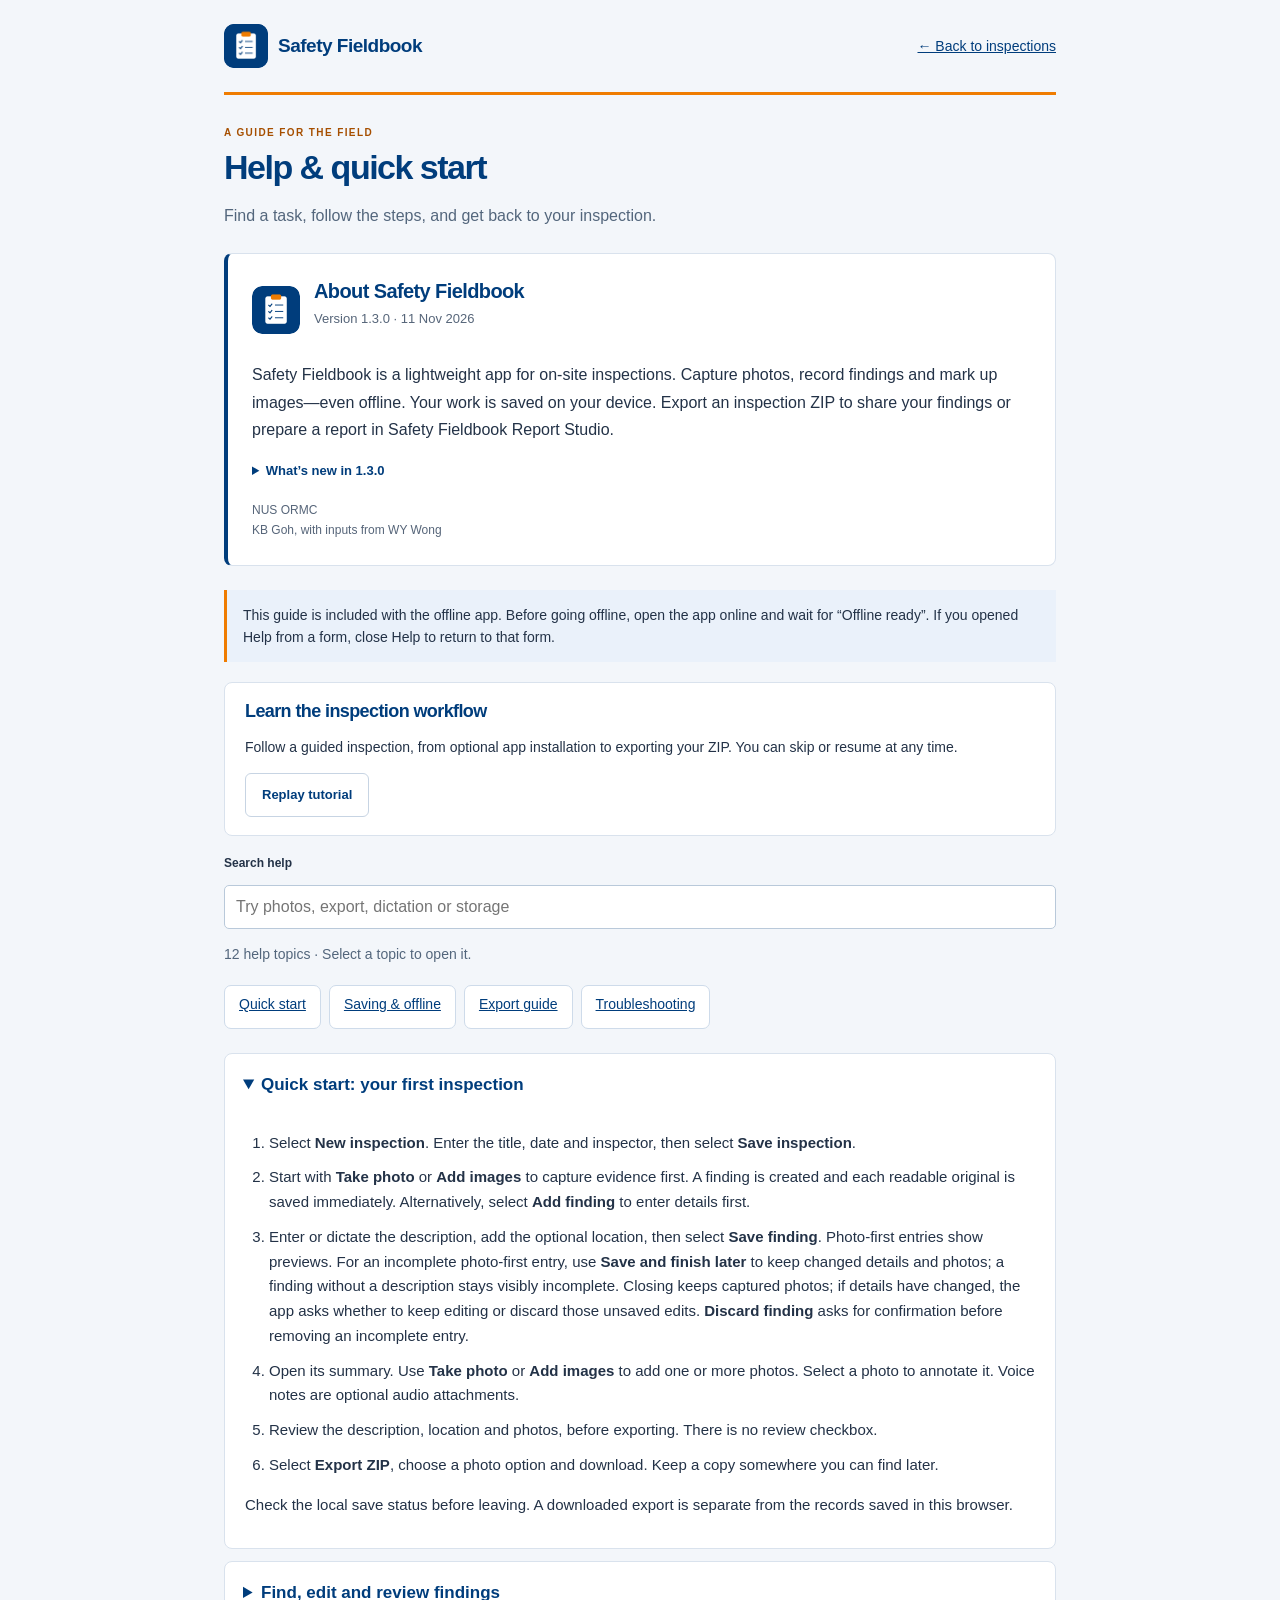
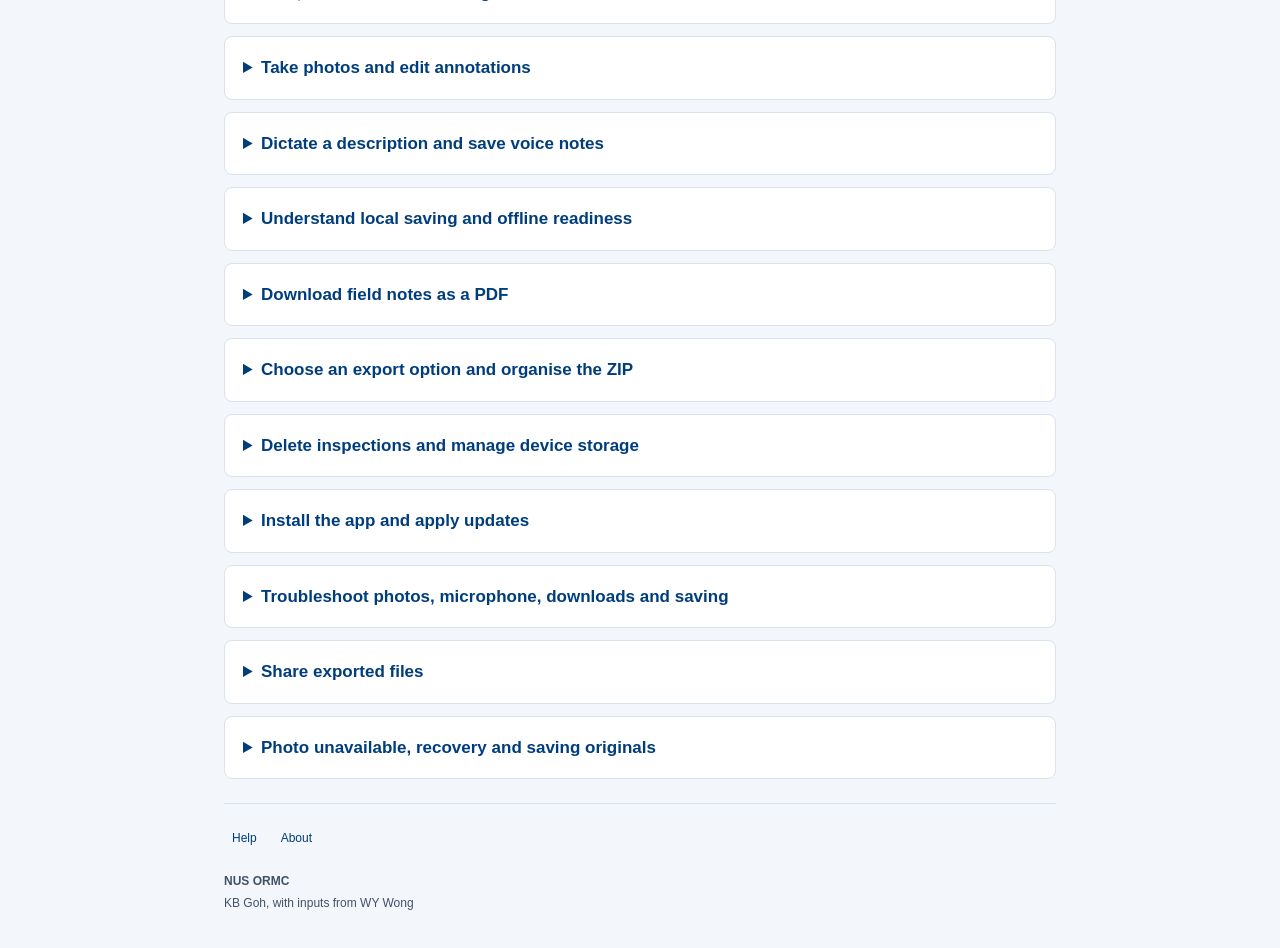
==== commit 90c0ab97: "Release 1.3.0: add field notes PDF downloads Add a separate PDF action for raw observations, locatio" ====
--- a/help.html
+++ b/help.html
@@ -1,10 +1,10 @@
-<!doctype html><html lang="en"><head><meta charset="utf-8"><meta name="viewport" content="width=device-width,initial-scale=1"><meta name="theme-color" content="#003D7C"><title>Help · Safety Fieldbook</title><link rel="icon" href="icon-rounded-192.png"><link rel="stylesheet" href="style.css"></head><body class="help-page"><main class="help-main"><div class="help-top"><a class="brand" href="./"><img class="mark" src="icon-rounded-192.png" width="44" height="44" alt=""><span>Safety Fieldbook</span></a><a class="help-back" href="./">← Back to inspections</a></div><div class="eyebrow">A GUIDE FOR THE FIELD</div><h1>Help & quick start</h1><p class="help-intro">Find a task, follow the steps, and get back to your inspection.</p><section id="about" class="about-card" aria-labelledby="aboutTitle" tabindex="-1"><div class="about-heading"><img src="icon-rounded-192.png" width="48" height="48" alt=""><div><h2 id="aboutTitle">About Safety Fieldbook</h2><p class="release-meta">Version 1.2.2 · <time datetime="2026-11-11">11 Nov 2026</time></p></div></div><p class="about-description">Safety Fieldbook is a lightweight app for on-site inspections. Capture photos, record findings and mark up images—even offline. Your work is saved on your device. Export an inspection ZIP to share your findings or prepare a report in Safety Fieldbook Report Studio.</p><details class="release-notes"><summary>What’s new in 1.2.2</summary><ul><li>Successful save retries advance the tutorial without another inspection.</li><li>Photo guidance stays with the intended finding, with an explicit option to continue without photos.</li><li>Keyboard focus follows popup steps and stays in form fields while typing.</li></ul></details><p class="about-credits">NUS ORMC<br>KB Goh, with inputs from WY Wong</p></section><p class="help-offline">This guide is included with the offline app. Before going offline, open the app online and wait for “Offline ready”. If you opened Help from a form, close Help to return to that form.</p><section class="tutorial-help"><h2>Learn the inspection workflow</h2><p>Follow a guided inspection, from optional app installation to exporting your ZIP. You can skip or resume at any time.</p><button id="replayTutorial" type="button">Replay tutorial</button></section><form id="helpSearch" role="search"><label for="helpQuery">Search help</label><div class="help-search-row"><input id="helpQuery" type="search" placeholder="Try photos, export, dictation or storage" autocomplete="off"><button type="button" id="clearHelp" hidden>Clear</button></div></form><p id="helpResults" role="status" aria-live="polite"></p><nav class="help-topics" aria-label="Help topics"><a href="#quick-start">Quick start</a><a href="#saving-offline">Saving & offline</a><a href="#export">Export guide</a><a href="#troubleshooting">Troubleshooting</a></nav><p id="helpEmpty" hidden>No matching topics. Try a shorter search, or clear the search to browse all topics.</p><div id="helpArticles">
+<!doctype html><html lang="en"><head><meta charset="utf-8"><meta name="viewport" content="width=device-width,initial-scale=1"><meta name="theme-color" content="#003D7C"><title>Help · Safety Fieldbook</title><link rel="icon" href="icon-rounded-192.png"><link rel="stylesheet" href="style.css"></head><body class="help-page"><main class="help-main"><div class="help-top"><a class="brand" href="./"><img class="mark" src="icon-rounded-192.png" width="44" height="44" alt=""><span>Safety Fieldbook</span></a><a class="help-back" href="./">← Back to inspections</a></div><div class="eyebrow">A GUIDE FOR THE FIELD</div><h1>Help & quick start</h1><p class="help-intro">Find a task, follow the steps, and get back to your inspection.</p><section id="about" class="about-card" aria-labelledby="aboutTitle" tabindex="-1"><div class="about-heading"><img src="icon-rounded-192.png" width="48" height="48" alt=""><div><h2 id="aboutTitle">About Safety Fieldbook</h2><p class="release-meta">Version 1.3.0 · <time datetime="2026-11-11">11 Nov 2026</time></p></div></div><p class="about-description">Safety Fieldbook is a lightweight app for on-site inspections. Capture photos, record findings and mark up images—even offline. Your work is saved on your device. Export an inspection ZIP to share your findings or prepare a report in Safety Fieldbook Report Studio.</p><details class="release-notes"><summary>What’s new in 1.3.0</summary><ul><li>Download field notes as a PDF with raw observations, locations and optional annotated photos.</li><li>Keep PDF downloads separate from ZIP transfers to Report Studio.</li><li>PDF generation works on this device, including when the app is offline.</li></ul></details><p class="about-credits">NUS ORMC<br>KB Goh, with inputs from WY Wong</p></section><p class="help-offline">This guide is included with the offline app. Before going offline, open the app online and wait for “Offline ready”. If you opened Help from a form, close Help to return to that form.</p><section class="tutorial-help"><h2>Learn the inspection workflow</h2><p>Follow a guided inspection, from optional app installation to exporting your ZIP. You can skip or resume at any time.</p><button id="replayTutorial" type="button">Replay tutorial</button></section><form id="helpSearch" role="search"><label for="helpQuery">Search help</label><div class="help-search-row"><input id="helpQuery" type="search" placeholder="Try photos, export, dictation or storage" autocomplete="off"><button type="button" id="clearHelp" hidden>Clear</button></div></form><p id="helpResults" role="status" aria-live="polite"></p><nav class="help-topics" aria-label="Help topics"><a href="#quick-start">Quick start</a><a href="#saving-offline">Saving & offline</a><a href="#export">Export guide</a><a href="#troubleshooting">Troubleshooting</a></nav><p id="helpEmpty" hidden>No matching topics. Try a shorter search, or clear the search to browse all topics.</p><div id="helpArticles">
 <details id="quick-start" class="help-topic" open><summary>Quick start: your first inspection</summary><div><ol><li>Select <b>New inspection</b>. Enter the title, date and inspector, then select <b>Save inspection</b>.</li><li>Start with <b>Take photo</b> or <b>Add images</b> to capture evidence first. A finding is created and each readable original is saved immediately. Alternatively, select <b>Add finding</b> to enter details first.</li><li>Enter or dictate the description, add the optional location, then select <b>Save finding</b>. Photo-first entries show previews. For an incomplete photo-first entry, use <b>Save and finish later</b> to keep changed details and photos; a finding without a description stays visibly incomplete. Closing keeps captured photos; if details have changed, the app asks whether to keep editing or discard those unsaved edits. <b>Discard finding</b> asks for confirmation before removing an incomplete entry.</li><li>Open its summary. Use <b>Take photo</b> or <b>Add images</b> to add one or more photos. Select a photo to annotate it. Voice notes are optional audio attachments.</li><li>Review the description, location and photos, before exporting. There is no review checkbox.</li><li>Select <b>Export ZIP</b>, choose a photo option and download. Keep a copy somewhere you can find later.</li></ol><p>Check the local save status before leaving. A downloaded export is separate from the records saved in this browser.</p></div></details>
 <details id="findings" class="help-topic"><summary>Find, edit and review findings</summary><div><p>Each inspection shows ten finding summaries per page. Use <b>Previous</b> and <b>Next</b>, or search by description or location. Search covers the entire inspection, including other pages. Clear the search to see all findings.</p><p>The inspections page shows details completion and when records were last edited. Select <b>Continue inspection</b> or its title to resume. With five or more inspections, search by title, inspector or date and sort by recently edited, inspection date or title.</p><p>Open a summary to see its full description, photos, audio and editing controls. Tap a photo to annotate it. Photo options (⋯) contain Remove photo; the finding’s More options (⋯) contains Delete finding.  Opening another finding closes the previous one. A new finding opens on its own page. Use the <b>Incomplete</b> filter to narrow the list. Search for “incomplete” to find entries needing a description or photos. A finding is complete when it has a description and at least one photo.</p><p>The inspection overview shows whether descriptions and photos are present. Complete details opens the next incomplete finding.</p><p>Check descriptions and attachments before exporting. Hazard category and priority are no longer requested. Existing values remain in historical data and exports. Exports include all findings, regardless of the current search or page.</p></div></details>
 <details id="photos" class="help-topic"><summary>Take photos and edit annotations</summary><div><p>On Windows and desktop browsers, <b>Take photo</b> opens a live camera preview. Allow camera access, select a camera if more than one is available, then select <b>Capture photo</b>. The camera stops when you close the preview or put the app in the background. If access is blocked or no camera is available, use <b>Add images instead</b>. On iPhone, iPad and Android, the browser’s existing camera capture flow is used.</p><p>From the inspection page, select <b>Take photo</b> or <b>Add images</b> to start a new finding with photos. Cancelling the picker or selecting only unreadable files does not create an empty finding. You can also open an existing finding and select <b>Take photo</b> to use the phone’s camera option, or <b>Add images</b> to select existing photos. Camera and file-picker options depend on your browser. JPEG and PNG are recommended if a camera format such as HEIC cannot be read.</p><ol><li>Select a photo to open its annotation workspace.</li><li>Choose <b>Arrow</b>, <b>Circle</b> or <b>Rectangle</b>, then drag across the image.</li><li>For <b>Text</b>, enter the text first, then tap the photo.</li><li>To move a mark, choose it from the annotation list, select <b>Move</b> and drag. Use the text and colour controls to edit the selected mark.</li><li>Use <b>Delete selected</b> or <b>Undo last change</b> as needed. To change a shape’s size, delete it and draw it again. Select <b>Done</b> to return.</li></ol><p>Original photos remain unmarked. Editable annotations are stored separately. Export options determine whether original photos are included in the ZIP.</p></div></details>
 <details id="voice-input" class="help-topic"><summary>Dictate a description and save voice notes</summary><div><p><b>To speak your finding description:</b> tap <b>Description</b>, then use the microphone on your phone’s keyboard. Use on-device dictation where your device and language support it. Availability and local or online processing depend on your device settings. Check names, room numbers and safety details before saving.</p><p><b>To keep an audio recording:</b> open a finding and select <b>Voice note</b>. Record audio or attach an existing audio file, review playback, then select <b>Save audio note</b>. Allow microphone access if asked when recording.</p><p>Recording stops after five minutes or when the app moves into the background. Save the note before leaving; cancelling an unsaved note discards it. Stop recording before using keyboard dictation.</p><p>These are separate actions: keyboard dictation enters description text; a voice note saves audio. The app has no automatic transcription engine or transcript entry field. Saved audio is included unchanged in every ZIP export option.</p></div></details>
 <details id="saving-offline" class="help-topic"><summary>Understand local saving and offline readiness</summary><div><ul><li><b>Saving on this device…</b> means a save is still in progress.</li><li><b>Saved on device</b> confirms local saving has completed.</li><li><b>Local save failed</b> means changes may only be in memory. Export before closing and address the storage problem.</li><li><b>Offline ready</b> means the app files are prepared for offline use. This is separate from saving your inspection records.</li><li><b>You’re offline</b> appears when the browser reports no network connection. Network access does not confirm a cloud upload.</li></ul><p>Drafts, original photos and audio stay in this browser on this device. Opening the app on another phone, browser or web address does not transfer them. Clearing browser data, private browsing or device storage policies can remove records. Keep exports regularly.</p><p><b>Storage & backups</b> lists inspections with direct Export ZIP buttons. Device storage protection shows whether the browser granted protection; exported backups are still needed. Use Share exported files for Dropbox, OneDrive, Teams and SharePoint instructions. Expand Storage details for estimates, or Delete local records for cleanup.</p><p>Before fieldwork, open the app online, wait for offline readiness, and check that your inspection opens. Export a copy after the inspection. Restore or import of exported ZIPs into this app is not available.</p></div></details>
-<details id="export" class="help-topic"><summary>Choose an export option and organise the ZIP</summary><div><p>From the inspection, select <b>Export ZIP</b>. Review any incomplete-findings warning, Compact sharing is selected by default and recommended for sharing. Choose another option when you need original photos, then download:</p><div class="help-table-wrap"><table><thead><tr><th>Option</th><th>Included photos</th><th>Use when</th></tr></thead><tbody><tr><td><b>Smaller archive</b></td><td>Unchanged originals and annotated JPEGs up to 1600 pixels.</td><td>You want to retain originals while reducing the size of annotated copies.</td></tr><tr><td><b>Compact sharing</b></td><td>Annotated JPEGs up to 1600 pixels; no originals.</td><td>You need a smaller sharing copy. It is not a full archive.</td></tr><tr><td><b>Full quality</b></td><td>Unchanged originals and annotated PNGs at original resolution.</td><td>Fine image detail needs to be retained. Files can be much larger.</td></tr></tbody></table></div><p>All options include finding metadata and saved audio. Findings with missing descriptions or photos remain in the export and are labelled incomplete in the report, CSV and JSON. Audio is unchanged and may increase the ZIP size.</p><ol><li>Find the downloaded ZIP in your browser’s downloads or your device’s Files app.</li><li>Extract the entire ZIP. Open <b>START-HERE.html</b> for the inspection report.</li><li>Keep the extracted folder structure together so report links to photos and audio work.</li></ol><p>The export folder name includes the inspection date, title and a short record ID. Finding folders contain the finding record and associated files. <b>findings.csv</b>, <b>photos.csv</b> and <b>audio.csv</b> are spreadsheet registers; <b>inspection.json</b> contains structured records and editable annotation data.</p><p>Import floor, room and ID columns as text in spreadsheet software to retain leading zeroes. Finding references such as F001 reflect export order; use full record IDs to match records across exports.</p><p>The app does not upload the ZIP or import it back as a draft. Move the downloaded file to your agreed storage destination yourself.</p></div></details>
+<details id="field-notes" class="help-topic"><summary>Download field notes as a PDF</summary><div><p>Open an inspection and choose <b>Download field notes (PDF)</b>. Choose whether to include photos and their saved annotations, select A4 or Letter, then download.</p><p>The PDF contains the observations exactly as entered, finding numbers, locations and saved voice-note transcripts. Audio recordings are not embedded. Missing descriptions and unavailable photos are labelled. It is a readable field record; findings have not been independently verified.</p><p>Use <b>Export ZIP for Report Studio</b> when transferring findings and photos to Report Studio. PDF generation runs on your device and works offline after the updated app is ready.</p></div></details><details id="export" class="help-topic"><summary>Choose an export option and organise the ZIP</summary><div><p>From the inspection, select <b>Export ZIP</b>. Review any incomplete-findings warning, Compact sharing is selected by default and recommended for sharing. Choose another option when you need original photos, then download:</p><div class="help-table-wrap"><table><thead><tr><th>Option</th><th>Included photos</th><th>Use when</th></tr></thead><tbody><tr><td><b>Smaller archive</b></td><td>Unchanged originals and annotated JPEGs up to 1600 pixels.</td><td>You want to retain originals while reducing the size of annotated copies.</td></tr><tr><td><b>Compact sharing</b></td><td>Annotated JPEGs up to 1600 pixels; no originals.</td><td>You need a smaller sharing copy. It is not a full archive.</td></tr><tr><td><b>Full quality</b></td><td>Unchanged originals and annotated PNGs at original resolution.</td><td>Fine image detail needs to be retained. Files can be much larger.</td></tr></tbody></table></div><p>All options include finding metadata and saved audio. Findings with missing descriptions or photos remain in the export and are labelled incomplete in the report, CSV and JSON. Audio is unchanged and may increase the ZIP size.</p><ol><li>Find the downloaded ZIP in your browser’s downloads or your device’s Files app.</li><li>Extract the entire ZIP. Open <b>START-HERE.html</b> for the inspection report.</li><li>Keep the extracted folder structure together so report links to photos and audio work.</li></ol><p>The export folder name includes the inspection date, title and a short record ID. Finding folders contain the finding record and associated files. <b>findings.csv</b>, <b>photos.csv</b> and <b>audio.csv</b> are spreadsheet registers; <b>inspection.json</b> contains structured records and editable annotation data.</p><p>Import floor, room and ID columns as text in spreadsheet software to retain leading zeroes. Finding references such as F001 reflect export order; use full record IDs to match records across exports.</p><p>The app does not upload the ZIP or import it back as a draft. Move the downloaded file to your agreed storage destination yourself.</p></div></details>
 <details id="storage" class="help-topic"><summary>Delete inspections and manage device storage</summary><div><p>To remove one inspection, open it and select <b>Delete inspection</b>. To remove all local inspections, open <b>Storage & backups</b> and select <b>Clear all local inspections</b>. Bulk clearing requires typing DELETE.</p><p>Export any records you need first. Deletion removes the selected local records, their photos, annotations and voice notes. It cannot be undone in the app. Close other app tabs before deleting to avoid stale records being saved again.</p><p>Downloaded exports and cloud files are unaffected. The offline app files are retained. The storage page also shows approximate browser storage use and offers a request for persistent device storage; the browser decides whether to grant it.</p></div></details>
 <details id="installation" class="help-topic"><summary>Install the app and apply updates</summary><div><p>Installation is optional. A supported browser can use the prepared app offline.</p><ul><li><b>iPhone or iPad:</b> open the app in Safari, select Share, then Add to Home Screen.</li><li><b>Android or desktop:</b> select <b>Install app</b> if offered, or use the browser’s installation menu.</li></ul><p>Open the app online once and wait for <b>Offline ready</b>. Finish recording and save your work before selecting <b>Update available</b> when a new version is offered. Keep an export copy of important records.</p></div></details>
 <details id="troubleshooting" class="help-topic"><summary>Troubleshoot photos, microphone, downloads and saving</summary><div><dl><dt>The microphone will not start</dt><dd>Check microphone permission for this site in browser/device settings. Use the HTTPS app. If recording is unavailable, attach an existing audio file instead.</dd><dt>There is no keyboard dictation microphone</dt><dd>Check the device’s keyboard and dictation settings and language availability, or type the description. The app does not control the keyboard’s dictation feature.</dd><dt>A photo cannot be read</dt><dd>Try JPEG or PNG. Large or unsupported camera files may fail to decode on your phone.</dd><dt>A local save fails</dt><dd>Keep the page open and export the inspection before closing. Check free device space and browser storage permissions. Remove unneeded records only after exporting anything you need.</dd><dt>The ZIP is large or export fails</dt><dd>Try Compact sharing if you do not need originals in that copy. Audio still contributes to the size. Export needs working memory; very large inspections may exceed a phone’s capacity. Keep records until you have a usable export.</dd><dt>The HTML report has missing images or audio</dt><dd>Extract the whole ZIP before opening START-HERE.html. Keep associated folders alongside the report. Audio playback support varies; try another compatible browser/player for the saved audio file.</dd><dt>Offline readiness is unavailable</dt><dd>Reopen online using the HTTPS app and allow browser storage. Private browsing and device policy may restrict offline storage. Keep exports before clearing any browser data.</dd><dt>My records are missing on another device</dt><dd>Records are local to the browser and web address used to create them. Return to the original device/browser. There is no automatic synchronisation.</dd></dl></div></details>
--- a/style.css
+++ b/style.css
@@ -212,3 +212,5 @@
 .tutorial-card{padding:18px 20px;margin:0 0 20px;border:1px solid #bdcfe2;border-left:4px solid #EF7C00;border-radius:8px;background:#fffaf2;color:#263d53;scroll-margin:16px}.tutorial-heading{display:flex;align-items:center;justify-content:space-between;gap:12px}.tutorial-step{font-size:12px;font-weight:600;color:#80520e}.tutorial-card .tutorial-skip{border:0;background:transparent;min-height:44px;padding:4px 0;font-size:12px;text-decoration:underline}.tutorial-card h2{font-size:19px;line-height:1.35;margin:4px 0 8px}.tutorial-copy{font-size:14px;line-height:1.65;margin:0 0 12px}.tutorial-feedback{font-size:13px;color:#9b3521;line-height:1.6;margin:0}.tutorial-feedback:empty{display:none}.tutorial-actions{display:flex;gap:8px;flex-wrap:wrap}.tutorial-actions button{min-height:44px}.tutorial-target{outline:3px solid #EF7C00;outline-offset:4px}.tutorial-help{padding:18px 20px;border:1px solid var(--line);border-radius:8px;background:white;margin:20px 0}.tutorial-help h2{font-size:18px;margin:0 0 8px}.tutorial-help p{font-size:14px;line-height:1.6}.sr-only{position:absolute!important;width:1px;height:1px;padding:0;margin:-1px;overflow:hidden;clip:rect(0,0,0,0);white-space:nowrap;border:0}dialog .tutorial-card{padding:12px 14px;margin:12px 0 16px}dialog .tutorial-card h2{font-size:17px}dialog .tutorial-copy{font-size:13px}@media(max-width:700px){.tutorial-card{padding:12px 14px;margin-bottom:16px}.tutorial-card h2{font-size:17px}.tutorial-copy{font-size:13px}.tutorial-heading{gap:8px}.tutorial-actions{gap:8px}.tutorial-actions button{font-size:12px;padding:10px 12px}}
 
 .tutorial-popup{width:min(480px,calc(100vw - 32px));padding:0;border:1px solid #bdcfe2;border-radius:12px;max-height:calc(100dvh - 32px);box-shadow:0 20px 70px #102e4850}.tutorial-popup::backdrop{background:#142f4b66;backdrop-filter:blur(2px)}.tutorial-popup .tutorial-card,.tutorial-popover .tutorial-card{margin:0;padding:20px 22px;border:0;border-top:4px solid #EF7C00;border-radius:10px;background:white}.tutorial-popup .tutorial-card h2,.tutorial-popover .tutorial-card h2{font-size:20px}.tutorial-popup .tutorial-copy,.tutorial-popover .tutorial-copy{font-size:14px}.tutorial-popover{position:fixed;inset:auto;margin:0;padding:0;width:min(360px,calc(100vw - 32px));max-height:calc(100dvh - 32px);overflow:auto;border:1px solid #bdcfe2;border-radius:12px;background:white;box-shadow:0 10px 38px #102e4833;z-index:35}.tutorial-popover:popover-open{display:block}.tutorial-popover::backdrop{background:transparent;pointer-events:none}.tutorial-popover:not([hidden]){display:block}@media(max-width:700px){.tutorial-popover{width:auto;max-height:45dvh;border-radius:12px}.tutorial-popup .tutorial-card,.tutorial-popover .tutorial-card{padding:14px 16px}.tutorial-popup .tutorial-card h2,.tutorial-popover .tutorial-card h2{font-size:18px}.tutorial-popup .tutorial-copy,.tutorial-popover .tutorial-copy{font-size:13px}.tutorial-popover .tutorial-heading{min-height:32px}.tutorial-popover .tutorial-skip{min-height:44px}.tutorial-popup .tutorial-actions button{flex:1 1 auto}}
+
+.pdf-settings{display:grid;gap:14px;margin:20px 0}.pdf-settings label:has(input){display:flex;align-items:center;gap:10px}.pdf-settings input[type=checkbox]{width:20px;height:20px;margin:0}.overview-actions{flex-wrap:wrap}.overview-actions button{white-space:normal}
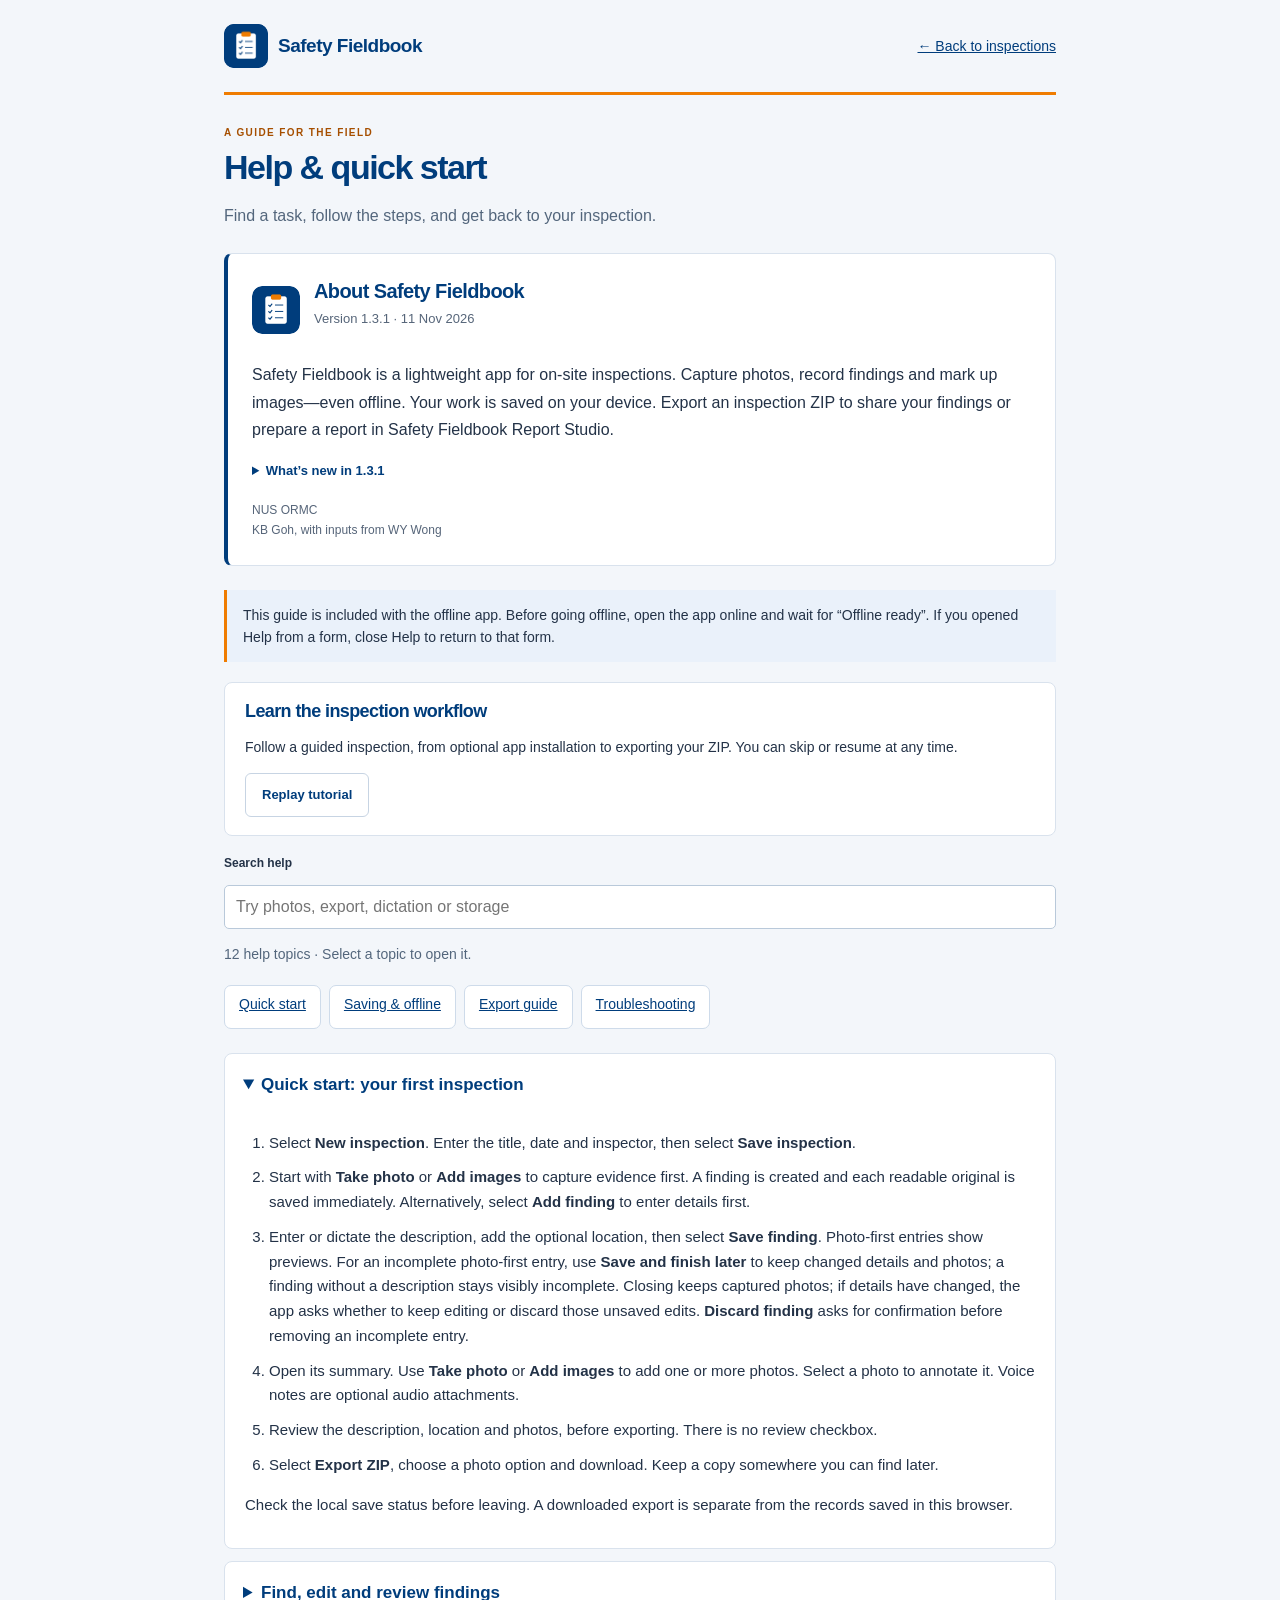
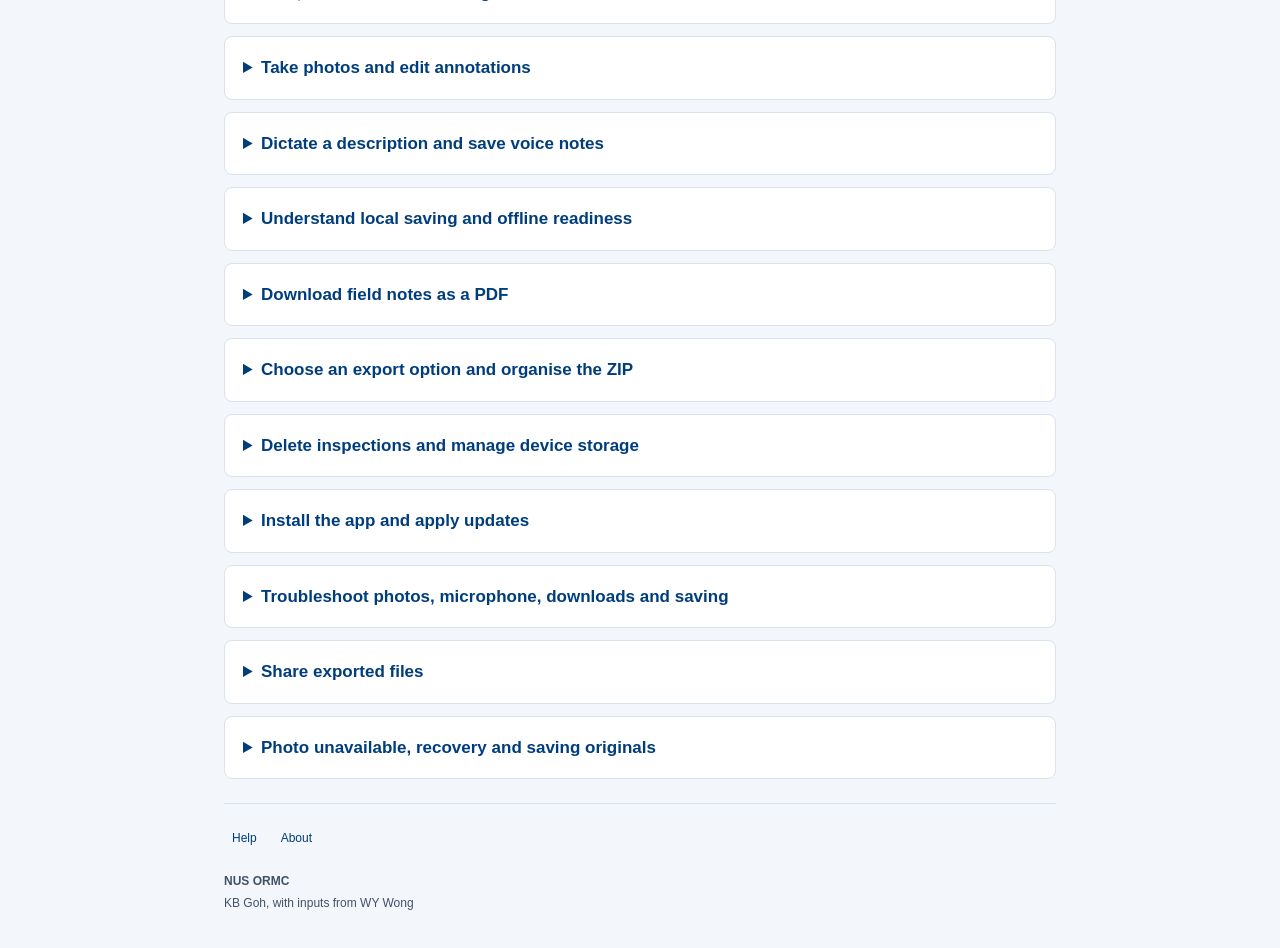
==== commit c34b7f52: "Release 1.3.1: simplify exports and clarify PDF findings Use A4 field notes with clear finding bands" ====
--- a/help.html
+++ b/help.html
@@ -1,10 +1,10 @@
-<!doctype html><html lang="en"><head><meta charset="utf-8"><meta name="viewport" content="width=device-width,initial-scale=1"><meta name="theme-color" content="#003D7C"><title>Help · Safety Fieldbook</title><link rel="icon" href="icon-rounded-192.png"><link rel="stylesheet" href="style.css"></head><body class="help-page"><main class="help-main"><div class="help-top"><a class="brand" href="./"><img class="mark" src="icon-rounded-192.png" width="44" height="44" alt=""><span>Safety Fieldbook</span></a><a class="help-back" href="./">← Back to inspections</a></div><div class="eyebrow">A GUIDE FOR THE FIELD</div><h1>Help & quick start</h1><p class="help-intro">Find a task, follow the steps, and get back to your inspection.</p><section id="about" class="about-card" aria-labelledby="aboutTitle" tabindex="-1"><div class="about-heading"><img src="icon-rounded-192.png" width="48" height="48" alt=""><div><h2 id="aboutTitle">About Safety Fieldbook</h2><p class="release-meta">Version 1.3.0 · <time datetime="2026-11-11">11 Nov 2026</time></p></div></div><p class="about-description">Safety Fieldbook is a lightweight app for on-site inspections. Capture photos, record findings and mark up images—even offline. Your work is saved on your device. Export an inspection ZIP to share your findings or prepare a report in Safety Fieldbook Report Studio.</p><details class="release-notes"><summary>What’s new in 1.3.0</summary><ul><li>Download field notes as a PDF with raw observations, locations and optional annotated photos.</li><li>Keep PDF downloads separate from ZIP transfers to Report Studio.</li><li>PDF generation works on this device, including when the app is offline.</li></ul></details><p class="about-credits">NUS ORMC<br>KB Goh, with inputs from WY Wong</p></section><p class="help-offline">This guide is included with the offline app. Before going offline, open the app online and wait for “Offline ready”. If you opened Help from a form, close Help to return to that form.</p><section class="tutorial-help"><h2>Learn the inspection workflow</h2><p>Follow a guided inspection, from optional app installation to exporting your ZIP. You can skip or resume at any time.</p><button id="replayTutorial" type="button">Replay tutorial</button></section><form id="helpSearch" role="search"><label for="helpQuery">Search help</label><div class="help-search-row"><input id="helpQuery" type="search" placeholder="Try photos, export, dictation or storage" autocomplete="off"><button type="button" id="clearHelp" hidden>Clear</button></div></form><p id="helpResults" role="status" aria-live="polite"></p><nav class="help-topics" aria-label="Help topics"><a href="#quick-start">Quick start</a><a href="#saving-offline">Saving & offline</a><a href="#export">Export guide</a><a href="#troubleshooting">Troubleshooting</a></nav><p id="helpEmpty" hidden>No matching topics. Try a shorter search, or clear the search to browse all topics.</p><div id="helpArticles">
+<!doctype html><html lang="en"><head><meta charset="utf-8"><meta name="viewport" content="width=device-width,initial-scale=1"><meta name="theme-color" content="#003D7C"><title>Help · Safety Fieldbook</title><link rel="icon" href="icon-rounded-192.png"><link rel="stylesheet" href="style.css"></head><body class="help-page"><main class="help-main"><div class="help-top"><a class="brand" href="./"><img class="mark" src="icon-rounded-192.png" width="44" height="44" alt=""><span>Safety Fieldbook</span></a><a class="help-back" href="./">← Back to inspections</a></div><div class="eyebrow">A GUIDE FOR THE FIELD</div><h1>Help & quick start</h1><p class="help-intro">Find a task, follow the steps, and get back to your inspection.</p><section id="about" class="about-card" aria-labelledby="aboutTitle" tabindex="-1"><div class="about-heading"><img src="icon-rounded-192.png" width="48" height="48" alt=""><div><h2 id="aboutTitle">About Safety Fieldbook</h2><p class="release-meta">Version 1.3.1 · <time datetime="2026-11-11">11 Nov 2026</time></p></div></div><p class="about-description">Safety Fieldbook is a lightweight app for on-site inspections. Capture photos, record findings and mark up images—even offline. Your work is saved on your device. Export an inspection ZIP to share your findings or prepare a report in Safety Fieldbook Report Studio.</p><details class="release-notes"><summary>What’s new in 1.3.1</summary><ul><li>Simpler A4 field notes with compact photo rows and clearer finding headings.</li><li>Shorter PDF and ZIP dialogs, with extra ZIP options tucked away.</li><li>Clear empty inspections and tidier mobile download actions.</li></ul></details><p class="about-credits">NUS ORMC<br>KB Goh, with inputs from WY Wong</p></section><p class="help-offline">This guide is included with the offline app. Before going offline, open the app online and wait for “Offline ready”. If you opened Help from a form, close Help to return to that form.</p><section class="tutorial-help"><h2>Learn the inspection workflow</h2><p>Follow a guided inspection, from optional app installation to exporting your ZIP. You can skip or resume at any time.</p><button id="replayTutorial" type="button">Replay tutorial</button></section><form id="helpSearch" role="search"><label for="helpQuery">Search help</label><div class="help-search-row"><input id="helpQuery" type="search" placeholder="Try photos, export, dictation or storage" autocomplete="off"><button type="button" id="clearHelp" hidden>Clear</button></div></form><p id="helpResults" role="status" aria-live="polite"></p><nav class="help-topics" aria-label="Help topics"><a href="#quick-start">Quick start</a><a href="#saving-offline">Saving & offline</a><a href="#export">Export guide</a><a href="#troubleshooting">Troubleshooting</a></nav><p id="helpEmpty" hidden>No matching topics. Try a shorter search, or clear the search to browse all topics.</p><div id="helpArticles">
 <details id="quick-start" class="help-topic" open><summary>Quick start: your first inspection</summary><div><ol><li>Select <b>New inspection</b>. Enter the title, date and inspector, then select <b>Save inspection</b>.</li><li>Start with <b>Take photo</b> or <b>Add images</b> to capture evidence first. A finding is created and each readable original is saved immediately. Alternatively, select <b>Add finding</b> to enter details first.</li><li>Enter or dictate the description, add the optional location, then select <b>Save finding</b>. Photo-first entries show previews. For an incomplete photo-first entry, use <b>Save and finish later</b> to keep changed details and photos; a finding without a description stays visibly incomplete. Closing keeps captured photos; if details have changed, the app asks whether to keep editing or discard those unsaved edits. <b>Discard finding</b> asks for confirmation before removing an incomplete entry.</li><li>Open its summary. Use <b>Take photo</b> or <b>Add images</b> to add one or more photos. Select a photo to annotate it. Voice notes are optional audio attachments.</li><li>Review the description, location and photos, before exporting. There is no review checkbox.</li><li>Select <b>Export ZIP</b>, choose a photo option and download. Keep a copy somewhere you can find later.</li></ol><p>Check the local save status before leaving. A downloaded export is separate from the records saved in this browser.</p></div></details>
 <details id="findings" class="help-topic"><summary>Find, edit and review findings</summary><div><p>Each inspection shows ten finding summaries per page. Use <b>Previous</b> and <b>Next</b>, or search by description or location. Search covers the entire inspection, including other pages. Clear the search to see all findings.</p><p>The inspections page shows details completion and when records were last edited. Select <b>Continue inspection</b> or its title to resume. With five or more inspections, search by title, inspector or date and sort by recently edited, inspection date or title.</p><p>Open a summary to see its full description, photos, audio and editing controls. Tap a photo to annotate it. Photo options (⋯) contain Remove photo; the finding’s More options (⋯) contains Delete finding.  Opening another finding closes the previous one. A new finding opens on its own page. Use the <b>Incomplete</b> filter to narrow the list. Search for “incomplete” to find entries needing a description or photos. A finding is complete when it has a description and at least one photo.</p><p>The inspection overview shows whether descriptions and photos are present. Complete details opens the next incomplete finding.</p><p>Check descriptions and attachments before exporting. Hazard category and priority are no longer requested. Existing values remain in historical data and exports. Exports include all findings, regardless of the current search or page.</p></div></details>
 <details id="photos" class="help-topic"><summary>Take photos and edit annotations</summary><div><p>On Windows and desktop browsers, <b>Take photo</b> opens a live camera preview. Allow camera access, select a camera if more than one is available, then select <b>Capture photo</b>. The camera stops when you close the preview or put the app in the background. If access is blocked or no camera is available, use <b>Add images instead</b>. On iPhone, iPad and Android, the browser’s existing camera capture flow is used.</p><p>From the inspection page, select <b>Take photo</b> or <b>Add images</b> to start a new finding with photos. Cancelling the picker or selecting only unreadable files does not create an empty finding. You can also open an existing finding and select <b>Take photo</b> to use the phone’s camera option, or <b>Add images</b> to select existing photos. Camera and file-picker options depend on your browser. JPEG and PNG are recommended if a camera format such as HEIC cannot be read.</p><ol><li>Select a photo to open its annotation workspace.</li><li>Choose <b>Arrow</b>, <b>Circle</b> or <b>Rectangle</b>, then drag across the image.</li><li>For <b>Text</b>, enter the text first, then tap the photo.</li><li>To move a mark, choose it from the annotation list, select <b>Move</b> and drag. Use the text and colour controls to edit the selected mark.</li><li>Use <b>Delete selected</b> or <b>Undo last change</b> as needed. To change a shape’s size, delete it and draw it again. Select <b>Done</b> to return.</li></ol><p>Original photos remain unmarked. Editable annotations are stored separately. Export options determine whether original photos are included in the ZIP.</p></div></details>
 <details id="voice-input" class="help-topic"><summary>Dictate a description and save voice notes</summary><div><p><b>To speak your finding description:</b> tap <b>Description</b>, then use the microphone on your phone’s keyboard. Use on-device dictation where your device and language support it. Availability and local or online processing depend on your device settings. Check names, room numbers and safety details before saving.</p><p><b>To keep an audio recording:</b> open a finding and select <b>Voice note</b>. Record audio or attach an existing audio file, review playback, then select <b>Save audio note</b>. Allow microphone access if asked when recording.</p><p>Recording stops after five minutes or when the app moves into the background. Save the note before leaving; cancelling an unsaved note discards it. Stop recording before using keyboard dictation.</p><p>These are separate actions: keyboard dictation enters description text; a voice note saves audio. The app has no automatic transcription engine or transcript entry field. Saved audio is included unchanged in every ZIP export option.</p></div></details>
 <details id="saving-offline" class="help-topic"><summary>Understand local saving and offline readiness</summary><div><ul><li><b>Saving on this device…</b> means a save is still in progress.</li><li><b>Saved on device</b> confirms local saving has completed.</li><li><b>Local save failed</b> means changes may only be in memory. Export before closing and address the storage problem.</li><li><b>Offline ready</b> means the app files are prepared for offline use. This is separate from saving your inspection records.</li><li><b>You’re offline</b> appears when the browser reports no network connection. Network access does not confirm a cloud upload.</li></ul><p>Drafts, original photos and audio stay in this browser on this device. Opening the app on another phone, browser or web address does not transfer them. Clearing browser data, private browsing or device storage policies can remove records. Keep exports regularly.</p><p><b>Storage & backups</b> lists inspections with direct Export ZIP buttons. Device storage protection shows whether the browser granted protection; exported backups are still needed. Use Share exported files for Dropbox, OneDrive, Teams and SharePoint instructions. Expand Storage details for estimates, or Delete local records for cleanup.</p><p>Before fieldwork, open the app online, wait for offline readiness, and check that your inspection opens. Export a copy after the inspection. Restore or import of exported ZIPs into this app is not available.</p></div></details>
-<details id="field-notes" class="help-topic"><summary>Download field notes as a PDF</summary><div><p>Open an inspection and choose <b>Download field notes (PDF)</b>. Choose whether to include photos and their saved annotations, select A4 or Letter, then download.</p><p>The PDF contains the observations exactly as entered, finding numbers, locations and saved voice-note transcripts. Audio recordings are not embedded. Missing descriptions and unavailable photos are labelled. It is a readable field record; findings have not been independently verified.</p><p>Use <b>Export ZIP for Report Studio</b> when transferring findings and photos to Report Studio. PDF generation runs on your device and works offline after the updated app is ready.</p></div></details><details id="export" class="help-topic"><summary>Choose an export option and organise the ZIP</summary><div><p>From the inspection, select <b>Export ZIP</b>. Review any incomplete-findings warning, Compact sharing is selected by default and recommended for sharing. Choose another option when you need original photos, then download:</p><div class="help-table-wrap"><table><thead><tr><th>Option</th><th>Included photos</th><th>Use when</th></tr></thead><tbody><tr><td><b>Smaller archive</b></td><td>Unchanged originals and annotated JPEGs up to 1600 pixels.</td><td>You want to retain originals while reducing the size of annotated copies.</td></tr><tr><td><b>Compact sharing</b></td><td>Annotated JPEGs up to 1600 pixels; no originals.</td><td>You need a smaller sharing copy. It is not a full archive.</td></tr><tr><td><b>Full quality</b></td><td>Unchanged originals and annotated PNGs at original resolution.</td><td>Fine image detail needs to be retained. Files can be much larger.</td></tr></tbody></table></div><p>All options include finding metadata and saved audio. Findings with missing descriptions or photos remain in the export and are labelled incomplete in the report, CSV and JSON. Audio is unchanged and may increase the ZIP size.</p><ol><li>Find the downloaded ZIP in your browser’s downloads or your device’s Files app.</li><li>Extract the entire ZIP. Open <b>START-HERE.html</b> for the inspection report.</li><li>Keep the extracted folder structure together so report links to photos and audio work.</li></ol><p>The export folder name includes the inspection date, title and a short record ID. Finding folders contain the finding record and associated files. <b>findings.csv</b>, <b>photos.csv</b> and <b>audio.csv</b> are spreadsheet registers; <b>inspection.json</b> contains structured records and editable annotation data.</p><p>Import floor, room and ID columns as text in spreadsheet software to retain leading zeroes. Finding references such as F001 reflect export order; use full record IDs to match records across exports.</p><p>The app does not upload the ZIP or import it back as a draft. Move the downloaded file to your agreed storage destination yourself.</p></div></details>
+<details id="field-notes" class="help-topic"><summary>Download field notes as a PDF</summary><div><p>Open an inspection and choose <b>Download field notes (PDF)</b>. Choose whether to include photos and their saved annotations, then download the A4 PDF.</p><p>The PDF includes your observations, finding numbers, locations, selected photos and saved transcript text. Finding headers and photo labels identify which photos belong together. Audio recordings are available in the ZIP. Unavailable photos are labelled.</p><p>Use <b>Export ZIP for Report Studio</b> when transferring findings and photos to Report Studio. PDF generation runs on your device and works offline after the updated app is ready.</p></div></details><details id="export" class="help-topic"><summary>Choose an export option and organise the ZIP</summary><div><p>From the inspection, select <b>Export ZIP</b>. Review any incomplete-findings warning, Compact sharing is selected by default and recommended for sharing. Choose another option when you need original photos, then download:</p><div class="help-table-wrap"><table><thead><tr><th>Option</th><th>Included photos</th><th>Use when</th></tr></thead><tbody><tr><td><b>Smaller archive</b></td><td>Unchanged originals and annotated JPEGs up to 1600 pixels.</td><td>You want to retain originals while reducing the size of annotated copies.</td></tr><tr><td><b>Compact sharing</b></td><td>Annotated JPEGs up to 1600 pixels; no originals.</td><td>You need a smaller sharing copy. It is not a full archive.</td></tr><tr><td><b>Full quality</b></td><td>Unchanged originals and annotated PNGs at original resolution.</td><td>Fine image detail needs to be retained. Files can be much larger.</td></tr></tbody></table></div><p>All options include finding metadata and saved audio. Findings with missing descriptions or photos remain in the export and are labelled incomplete in the report, CSV and JSON. Audio is unchanged and may increase the ZIP size.</p><ol><li>Find the downloaded ZIP in your browser’s downloads or your device’s Files app.</li><li>Extract the entire ZIP. Open <b>START-HERE.html</b> for the inspection report.</li><li>Keep the extracted folder structure together so report links to photos and audio work.</li></ol><p>The export folder name includes the inspection date, title and a short record ID. Finding folders contain the finding record and associated files. <b>findings.csv</b>, <b>photos.csv</b> and <b>audio.csv</b> are spreadsheet registers; <b>inspection.json</b> contains structured records and editable annotation data.</p><p>Import floor, room and ID columns as text in spreadsheet software to retain leading zeroes. Finding references such as F001 reflect export order; use full record IDs to match records across exports.</p><p>The app does not upload the ZIP or import it back as a draft. Move the downloaded file to your agreed storage destination yourself.</p></div></details>
 <details id="storage" class="help-topic"><summary>Delete inspections and manage device storage</summary><div><p>To remove one inspection, open it and select <b>Delete inspection</b>. To remove all local inspections, open <b>Storage & backups</b> and select <b>Clear all local inspections</b>. Bulk clearing requires typing DELETE.</p><p>Export any records you need first. Deletion removes the selected local records, their photos, annotations and voice notes. It cannot be undone in the app. Close other app tabs before deleting to avoid stale records being saved again.</p><p>Downloaded exports and cloud files are unaffected. The offline app files are retained. The storage page also shows approximate browser storage use and offers a request for persistent device storage; the browser decides whether to grant it.</p></div></details>
 <details id="installation" class="help-topic"><summary>Install the app and apply updates</summary><div><p>Installation is optional. A supported browser can use the prepared app offline.</p><ul><li><b>iPhone or iPad:</b> open the app in Safari, select Share, then Add to Home Screen.</li><li><b>Android or desktop:</b> select <b>Install app</b> if offered, or use the browser’s installation menu.</li></ul><p>Open the app online once and wait for <b>Offline ready</b>. Finish recording and save your work before selecting <b>Update available</b> when a new version is offered. Keep an export copy of important records.</p></div></details>
 <details id="troubleshooting" class="help-topic"><summary>Troubleshoot photos, microphone, downloads and saving</summary><div><dl><dt>The microphone will not start</dt><dd>Check microphone permission for this site in browser/device settings. Use the HTTPS app. If recording is unavailable, attach an existing audio file instead.</dd><dt>There is no keyboard dictation microphone</dt><dd>Check the device’s keyboard and dictation settings and language availability, or type the description. The app does not control the keyboard’s dictation feature.</dd><dt>A photo cannot be read</dt><dd>Try JPEG or PNG. Large or unsupported camera files may fail to decode on your phone.</dd><dt>A local save fails</dt><dd>Keep the page open and export the inspection before closing. Check free device space and browser storage permissions. Remove unneeded records only after exporting anything you need.</dd><dt>The ZIP is large or export fails</dt><dd>Try Compact sharing if you do not need originals in that copy. Audio still contributes to the size. Export needs working memory; very large inspections may exceed a phone’s capacity. Keep records until you have a usable export.</dd><dt>The HTML report has missing images or audio</dt><dd>Extract the whole ZIP before opening START-HERE.html. Keep associated folders alongside the report. Audio playback support varies; try another compatible browser/player for the saved audio file.</dd><dt>Offline readiness is unavailable</dt><dd>Reopen online using the HTTPS app and allow browser storage. Private browsing and device policy may restrict offline storage. Keep exports before clearing any browser data.</dd><dt>My records are missing on another device</dt><dd>Records are local to the browser and web address used to create them. Return to the original device/browser. There is no automatic synchronisation.</dd></dl></div></details>
--- a/style.css
+++ b/style.css
@@ -214,3 +214,10 @@
 .tutorial-popup{width:min(480px,calc(100vw - 32px));padding:0;border:1px solid #bdcfe2;border-radius:12px;max-height:calc(100dvh - 32px);box-shadow:0 20px 70px #102e4850}.tutorial-popup::backdrop{background:#142f4b66;backdrop-filter:blur(2px)}.tutorial-popup .tutorial-card,.tutorial-popover .tutorial-card{margin:0;padding:20px 22px;border:0;border-top:4px solid #EF7C00;border-radius:10px;background:white}.tutorial-popup .tutorial-card h2,.tutorial-popover .tutorial-card h2{font-size:20px}.tutorial-popup .tutorial-copy,.tutorial-popover .tutorial-copy{font-size:14px}.tutorial-popover{position:fixed;inset:auto;margin:0;padding:0;width:min(360px,calc(100vw - 32px));max-height:calc(100dvh - 32px);overflow:auto;border:1px solid #bdcfe2;border-radius:12px;background:white;box-shadow:0 10px 38px #102e4833;z-index:35}.tutorial-popover:popover-open{display:block}.tutorial-popover::backdrop{background:transparent;pointer-events:none}.tutorial-popover:not([hidden]){display:block}@media(max-width:700px){.tutorial-popover{width:auto;max-height:45dvh;border-radius:12px}.tutorial-popup .tutorial-card,.tutorial-popover .tutorial-card{padding:14px 16px}.tutorial-popup .tutorial-card h2,.tutorial-popover .tutorial-card h2{font-size:18px}.tutorial-popup .tutorial-copy,.tutorial-popover .tutorial-copy{font-size:13px}.tutorial-popover .tutorial-heading{min-height:32px}.tutorial-popover .tutorial-skip{min-height:44px}.tutorial-popup .tutorial-actions button{flex:1 1 auto}}
 
 .pdf-settings{display:grid;gap:14px;margin:20px 0}.pdf-settings label:has(input){display:flex;align-items:center;gap:10px}.pdf-settings input[type=checkbox]{width:20px;height:20px;margin:0}.overview-actions{flex-wrap:wrap}.overview-actions button{white-space:normal}
+
+.pdf-settings label:has(input){flex-direction:row;justify-content:flex-start;min-height:44px}.pdf-settings input[type=checkbox]{min-height:20px;flex:0 0 20px}
+
+.inspection-meta .edit-inspection-link{margin-left:auto;border:0;background:transparent;font-size:13px;font-weight:400;text-decoration:underline;padding:4px 0;box-shadow:none}.inspection-empty-note{font-size:14px;color:#52637a;margin:0;line-height:1.6}.overview-actions button:disabled{cursor:default}.zip-more summary{cursor:pointer;color:#003d7c;padding:12px 0;min-height:44px}.recommended-label{display:inline-block;font-size:11px;font-weight:400;color:#405a76;margin-left:6px}.zip-more .export-option{margin-top:10px}#pdfDialog{width:min(480px,calc(100vw - 32px))}#exportDialog{width:min(580px,calc(100vw - 32px))}#exportDialog .export-options{margin:16px 0 4px}#exportDialog h2{font-size:21px;line-height:1.3}.sr-only{position:absolute;width:1px;height:1px;overflow:hidden;clip-path:inset(50%);white-space:nowrap}
+@media(max-width:700px){.inspection-overview .overview-actions{display:grid;grid-template-columns:minmax(0,1fr);gap:10px}.inspection-overview .overview-actions button{width:100%;justify-content:center;margin:0}.inspection-meta{align-items:center}.inspection-overview .inspection-review{min-width:0}}
+
+.inspection-overview .inspection-meta{display:grid;grid-template-columns:minmax(0,1fr) auto;gap:4px 12px;text-align:left;align-items:start}.inspection-meta time,.inspection-meta>span{grid-column:1}.inspection-meta .edit-inspection-link{grid-column:2;grid-row:1 / span 2;align-self:center;margin:0}.inspection-overview .inspection-identity{min-width:0}
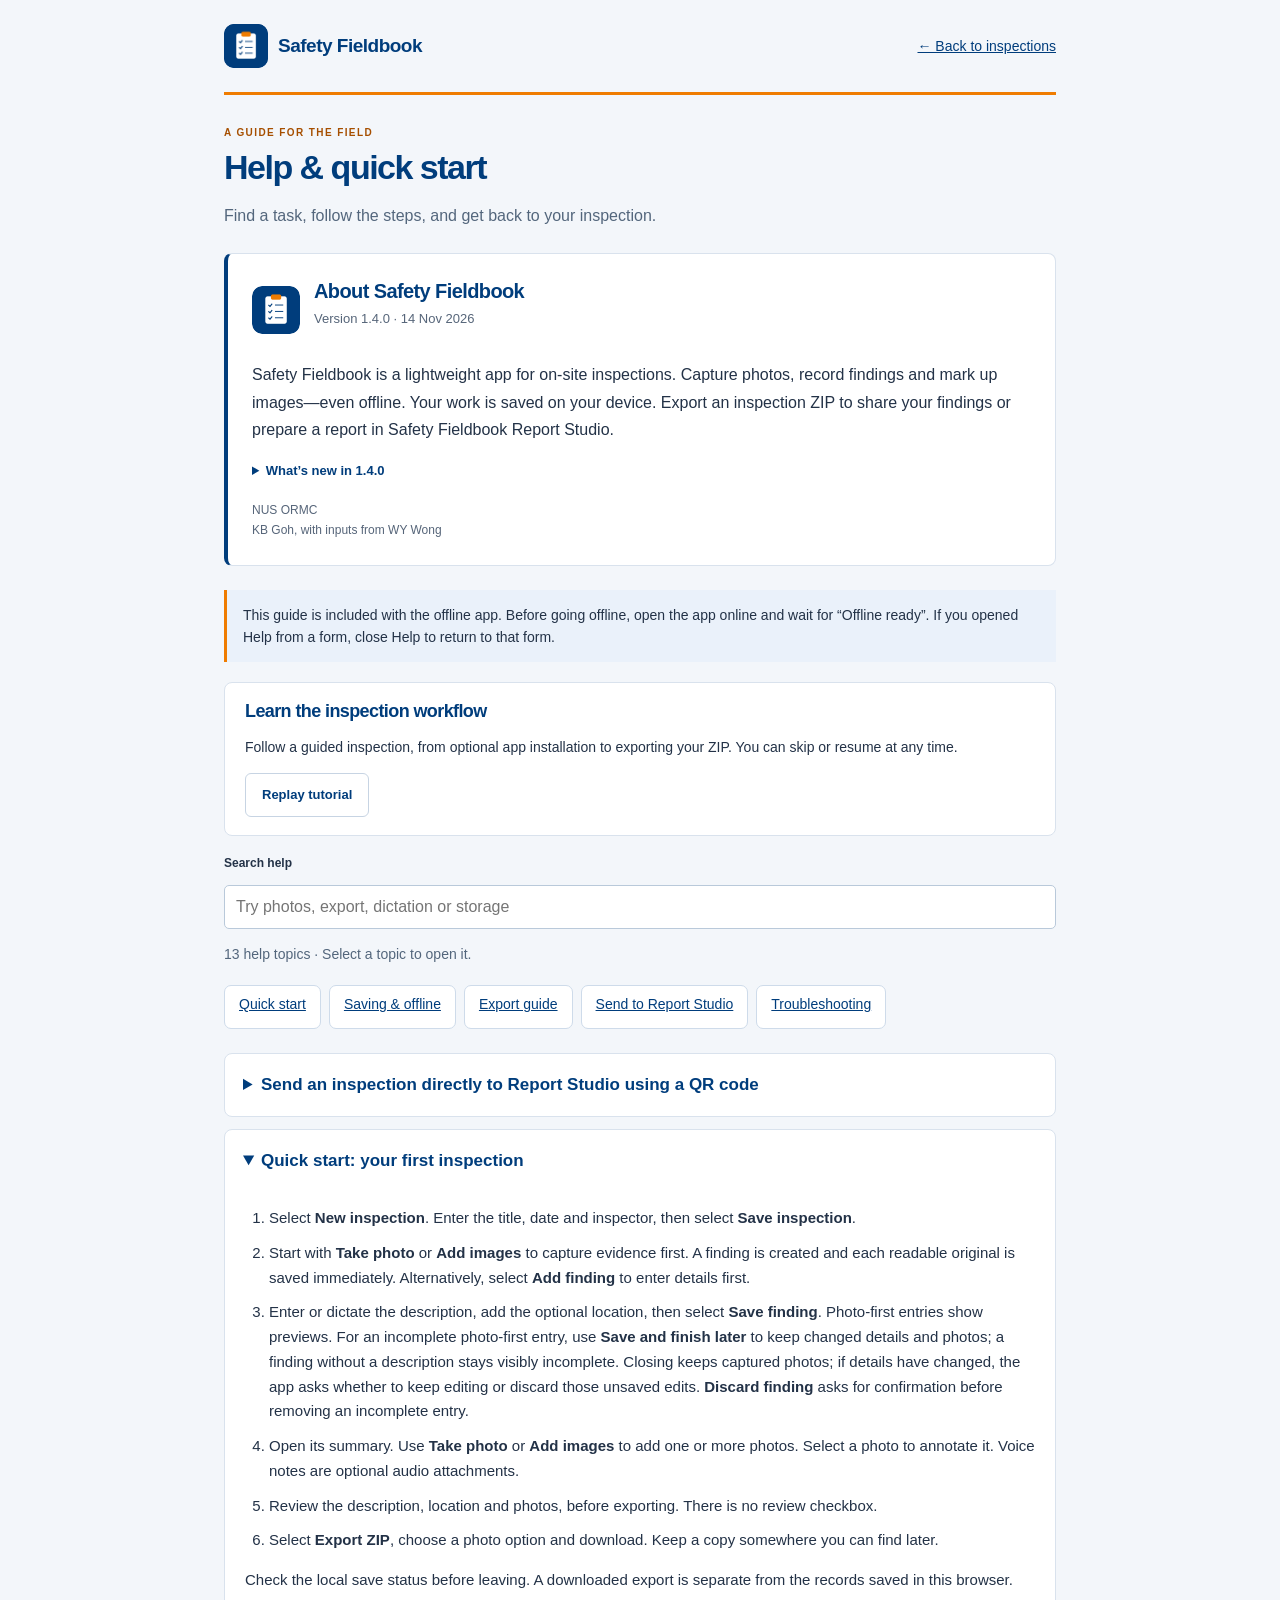
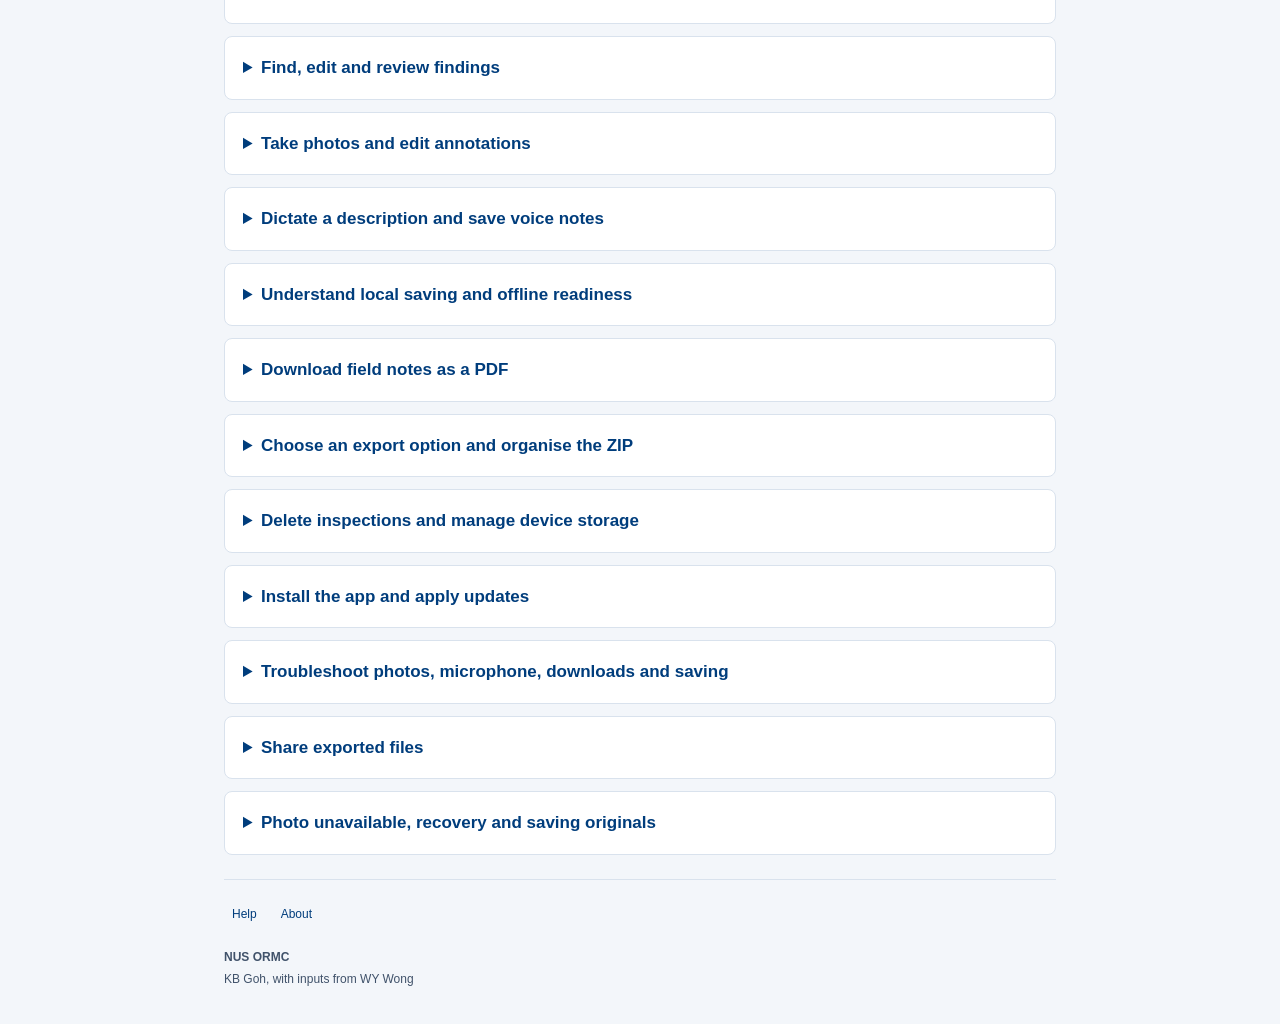
==== commit 52c17de2: "Simplify inspection transfer UX: help.html" ====
--- a/help.html
+++ b/help.html
@@ -1,10 +1,10 @@
-<!doctype html><html lang="en"><head><meta charset="utf-8"><meta name="viewport" content="width=device-width,initial-scale=1"><meta name="theme-color" content="#003D7C"><title>Help · Safety Fieldbook</title><link rel="icon" href="icon-rounded-192.png"><link rel="stylesheet" href="style.css"></head><body class="help-page"><main class="help-main"><div class="help-top"><a class="brand" href="./"><img class="mark" src="icon-rounded-192.png" width="44" height="44" alt=""><span>Safety Fieldbook</span></a><a class="help-back" href="./">← Back to inspections</a></div><div class="eyebrow">A GUIDE FOR THE FIELD</div><h1>Help & quick start</h1><p class="help-intro">Find a task, follow the steps, and get back to your inspection.</p><section id="about" class="about-card" aria-labelledby="aboutTitle" tabindex="-1"><div class="about-heading"><img src="icon-rounded-192.png" width="48" height="48" alt=""><div><h2 id="aboutTitle">About Safety Fieldbook</h2><p class="release-meta">Version 1.3.1 · <time datetime="2026-11-11">11 Nov 2026</time></p></div></div><p class="about-description">Safety Fieldbook is a lightweight app for on-site inspections. Capture photos, record findings and mark up images—even offline. Your work is saved on your device. Export an inspection ZIP to share your findings or prepare a report in Safety Fieldbook Report Studio.</p><details class="release-notes"><summary>What’s new in 1.3.1</summary><ul><li>Simpler A4 field notes with compact photo rows and clearer finding headings.</li><li>Shorter PDF and ZIP dialogs, with extra ZIP options tucked away.</li><li>Clear empty inspections and tidier mobile download actions.</li></ul></details><p class="about-credits">NUS ORMC<br>KB Goh, with inputs from WY Wong</p></section><p class="help-offline">This guide is included with the offline app. Before going offline, open the app online and wait for “Offline ready”. If you opened Help from a form, close Help to return to that form.</p><section class="tutorial-help"><h2>Learn the inspection workflow</h2><p>Follow a guided inspection, from optional app installation to exporting your ZIP. You can skip or resume at any time.</p><button id="replayTutorial" type="button">Replay tutorial</button></section><form id="helpSearch" role="search"><label for="helpQuery">Search help</label><div class="help-search-row"><input id="helpQuery" type="search" placeholder="Try photos, export, dictation or storage" autocomplete="off"><button type="button" id="clearHelp" hidden>Clear</button></div></form><p id="helpResults" role="status" aria-live="polite"></p><nav class="help-topics" aria-label="Help topics"><a href="#quick-start">Quick start</a><a href="#saving-offline">Saving & offline</a><a href="#export">Export guide</a><a href="#troubleshooting">Troubleshooting</a></nav><p id="helpEmpty" hidden>No matching topics. Try a shorter search, or clear the search to browse all topics.</p><div id="helpArticles">
+<!doctype html><html lang="en"><head><meta charset="utf-8"><meta name="viewport" content="width=device-width,initial-scale=1"><meta name="theme-color" content="#003D7C"><title>Help · Safety Fieldbook</title><link rel="icon" href="icon-rounded-192.png"><link rel="stylesheet" href="style.css"></head><body class="help-page"><main class="help-main"><div class="help-top"><a class="brand" href="./"><img class="mark" src="icon-rounded-192.png" width="44" height="44" alt=""><span>Safety Fieldbook</span></a><a class="help-back" href="./">← Back to inspections</a></div><div class="eyebrow">A GUIDE FOR THE FIELD</div><h1>Help & quick start</h1><p class="help-intro">Find a task, follow the steps, and get back to your inspection.</p><section id="about" class="about-card" aria-labelledby="aboutTitle" tabindex="-1"><div class="about-heading"><img src="icon-rounded-192.png" width="48" height="48" alt=""><div><h2 id="aboutTitle">About Safety Fieldbook</h2><p class="release-meta">Version 1.4.0 · <time datetime="2026-11-14">14 Nov 2026</time></p></div></div><p class="about-description">Safety Fieldbook is a lightweight app for on-site inspections. Capture photos, record findings and mark up images—even offline. Your work is saved on your device. Export an inspection ZIP to share your findings or prepare a report in Safety Fieldbook Report Studio.</p><details class="release-notes"><summary>What’s new in 1.4.0</summary><ul><li>Send an inspection directly to Report Studio using a QR code and the existing Compact ZIP.</li><li>Check matching device codes, follow transfer progress and wait for confirmation that the import is saved.</li><li>Clearer retry and ZIP fallback options. Original inspections and photographs stay on the phone.</li></ul></details><p class="about-credits">NUS ORMC<br>KB Goh, with inputs from WY Wong</p></section><p class="help-offline">This guide is included with the offline app. Before going offline, open the app online and wait for “Offline ready”. If you opened Help from a form, close Help to return to that form.</p><section class="tutorial-help"><h2>Learn the inspection workflow</h2><p>Follow a guided inspection, from optional app installation to exporting your ZIP. You can skip or resume at any time.</p><button id="replayTutorial" type="button">Replay tutorial</button></section><form id="helpSearch" role="search"><label for="helpQuery">Search help</label><div class="help-search-row"><input id="helpQuery" type="search" placeholder="Try photos, export, dictation or storage" autocomplete="off"><button type="button" id="clearHelp" hidden>Clear</button></div></form><p id="helpResults" role="status" aria-live="polite"></p><nav class="help-topics" aria-label="Help topics"><a href="#quick-start">Quick start</a><a href="#saving-offline">Saving & offline</a><a href="#export">Export guide</a><a href="#direct-transfer">Send to Report Studio</a><a href="#troubleshooting">Troubleshooting</a></nav><p id="helpEmpty" hidden>No matching topics. Try a shorter search, or clear the search to browse all topics.</p><div id="helpArticles"><details id="direct-transfer" class="help-topic"><summary>Send an inspection directly to Report Studio using a QR code</summary><div><ol><li>In Report Studio on the receiving device, open or create the destination report. Choose <b>Receive from Safety Fieldbook</b>.</li><li>On the phone, open the inspection, select <b>Export ZIP for Report Studio</b>, then <b>Send to Report Studio</b>.</li><li>Scan the receiver QR. Check that the short verification code matches on both devices. Keep the code visible on the phone. On the receiving device, check that the code matches and the destination report is correct, then select <b>Codes match · Receive inspection</b>. The transfer starts automatically. No further tap is needed on the phone.</li><li>Keep both apps open. Each device shows a progress bar, percentage and file size. Wait for <b>Inspection saved in Report Studio</b> before closing. Review findings and any import notes on the receiving device.</li></ol><p>This sends the existing Compact ZIP. Original photographs are not included in that copy and stay on the phone. Audio is included in the ZIP, but Report Studio currently does not import audio. The phone inspection is not removed.</p><p><b>Camera unavailable:</b> open <b>Copy pairing code instead</b> in Report Studio and select <b>Copy code</b>. On the phone, paste the complete code under <b>Use a pairing code instead</b>, then select <b>Connect devices</b>. The long pairing code is different from the short verification code.</p><p><b>Expired QR or interrupted connection:</b> use <b>Generate new QR</b> on the receiver and <b>Scan again</b> on the phone. If the connection was lost during saving, check Report Studio before retrying. Identical findings are skipped; changed versions are kept for review.</p><p>Direct transfer needs a network connection. Some mobile networks and restricted Wi-Fi may prevent it because a relay service is not enabled. Try the same Wi-Fi network, or use <b>Download ZIP instead</b> and import that ZIP in Report Studio. ZIP download and import remain available offline after app preparation.</p><p><b>Cancel transfer</b> stops sending before import. Once the receiving device starts saving, wait for the result. Keep an export backup of important work.</p></div></details>
 <details id="quick-start" class="help-topic" open><summary>Quick start: your first inspection</summary><div><ol><li>Select <b>New inspection</b>. Enter the title, date and inspector, then select <b>Save inspection</b>.</li><li>Start with <b>Take photo</b> or <b>Add images</b> to capture evidence first. A finding is created and each readable original is saved immediately. Alternatively, select <b>Add finding</b> to enter details first.</li><li>Enter or dictate the description, add the optional location, then select <b>Save finding</b>. Photo-first entries show previews. For an incomplete photo-first entry, use <b>Save and finish later</b> to keep changed details and photos; a finding without a description stays visibly incomplete. Closing keeps captured photos; if details have changed, the app asks whether to keep editing or discard those unsaved edits. <b>Discard finding</b> asks for confirmation before removing an incomplete entry.</li><li>Open its summary. Use <b>Take photo</b> or <b>Add images</b> to add one or more photos. Select a photo to annotate it. Voice notes are optional audio attachments.</li><li>Review the description, location and photos, before exporting. There is no review checkbox.</li><li>Select <b>Export ZIP</b>, choose a photo option and download. Keep a copy somewhere you can find later.</li></ol><p>Check the local save status before leaving. A downloaded export is separate from the records saved in this browser.</p></div></details>
 <details id="findings" class="help-topic"><summary>Find, edit and review findings</summary><div><p>Each inspection shows ten finding summaries per page. Use <b>Previous</b> and <b>Next</b>, or search by description or location. Search covers the entire inspection, including other pages. Clear the search to see all findings.</p><p>The inspections page shows details completion and when records were last edited. Select <b>Continue inspection</b> or its title to resume. With five or more inspections, search by title, inspector or date and sort by recently edited, inspection date or title.</p><p>Open a summary to see its full description, photos, audio and editing controls. Tap a photo to annotate it. Photo options (⋯) contain Remove photo; the finding’s More options (⋯) contains Delete finding.  Opening another finding closes the previous one. A new finding opens on its own page. Use the <b>Incomplete</b> filter to narrow the list. Search for “incomplete” to find entries needing a description or photos. A finding is complete when it has a description and at least one photo.</p><p>The inspection overview shows whether descriptions and photos are present. Complete details opens the next incomplete finding.</p><p>Check descriptions and attachments before exporting. Hazard category and priority are no longer requested. Existing values remain in historical data and exports. Exports include all findings, regardless of the current search or page.</p></div></details>
 <details id="photos" class="help-topic"><summary>Take photos and edit annotations</summary><div><p>On Windows and desktop browsers, <b>Take photo</b> opens a live camera preview. Allow camera access, select a camera if more than one is available, then select <b>Capture photo</b>. The camera stops when you close the preview or put the app in the background. If access is blocked or no camera is available, use <b>Add images instead</b>. On iPhone, iPad and Android, the browser’s existing camera capture flow is used.</p><p>From the inspection page, select <b>Take photo</b> or <b>Add images</b> to start a new finding with photos. Cancelling the picker or selecting only unreadable files does not create an empty finding. You can also open an existing finding and select <b>Take photo</b> to use the phone’s camera option, or <b>Add images</b> to select existing photos. Camera and file-picker options depend on your browser. JPEG and PNG are recommended if a camera format such as HEIC cannot be read.</p><ol><li>Select a photo to open its annotation workspace.</li><li>Choose <b>Arrow</b>, <b>Circle</b> or <b>Rectangle</b>, then drag across the image.</li><li>For <b>Text</b>, enter the text first, then tap the photo.</li><li>To move a mark, choose it from the annotation list, select <b>Move</b> and drag. Use the text and colour controls to edit the selected mark.</li><li>Use <b>Delete selected</b> or <b>Undo last change</b> as needed. To change a shape’s size, delete it and draw it again. Select <b>Done</b> to return.</li></ol><p>Original photos remain unmarked. Editable annotations are stored separately. Export options determine whether original photos are included in the ZIP.</p></div></details>
 <details id="voice-input" class="help-topic"><summary>Dictate a description and save voice notes</summary><div><p><b>To speak your finding description:</b> tap <b>Description</b>, then use the microphone on your phone’s keyboard. Use on-device dictation where your device and language support it. Availability and local or online processing depend on your device settings. Check names, room numbers and safety details before saving.</p><p><b>To keep an audio recording:</b> open a finding and select <b>Voice note</b>. Record audio or attach an existing audio file, review playback, then select <b>Save audio note</b>. Allow microphone access if asked when recording.</p><p>Recording stops after five minutes or when the app moves into the background. Save the note before leaving; cancelling an unsaved note discards it. Stop recording before using keyboard dictation.</p><p>These are separate actions: keyboard dictation enters description text; a voice note saves audio. The app has no automatic transcription engine or transcript entry field. Saved audio is included unchanged in every ZIP export option.</p></div></details>
 <details id="saving-offline" class="help-topic"><summary>Understand local saving and offline readiness</summary><div><ul><li><b>Saving on this device…</b> means a save is still in progress.</li><li><b>Saved on device</b> confirms local saving has completed.</li><li><b>Local save failed</b> means changes may only be in memory. Export before closing and address the storage problem.</li><li><b>Offline ready</b> means the app files are prepared for offline use. This is separate from saving your inspection records.</li><li><b>You’re offline</b> appears when the browser reports no network connection. Network access does not confirm a cloud upload.</li></ul><p>Drafts, original photos and audio stay in this browser on this device. Opening the app on another phone, browser or web address does not transfer them. Clearing browser data, private browsing or device storage policies can remove records. Keep exports regularly.</p><p><b>Storage & backups</b> lists inspections with direct Export ZIP buttons. Device storage protection shows whether the browser granted protection; exported backups are still needed. Use Share exported files for Dropbox, OneDrive, Teams and SharePoint instructions. Expand Storage details for estimates, or Delete local records for cleanup.</p><p>Before fieldwork, open the app online, wait for offline readiness, and check that your inspection opens. Export a copy after the inspection. Restore or import of exported ZIPs into this app is not available.</p></div></details>
-<details id="field-notes" class="help-topic"><summary>Download field notes as a PDF</summary><div><p>Open an inspection and choose <b>Download field notes (PDF)</b>. Choose whether to include photos and their saved annotations, then download the A4 PDF.</p><p>The PDF includes your observations, finding numbers, locations, selected photos and saved transcript text. Finding headers and photo labels identify which photos belong together. Audio recordings are available in the ZIP. Unavailable photos are labelled.</p><p>Use <b>Export ZIP for Report Studio</b> when transferring findings and photos to Report Studio. PDF generation runs on your device and works offline after the updated app is ready.</p></div></details><details id="export" class="help-topic"><summary>Choose an export option and organise the ZIP</summary><div><p>From the inspection, select <b>Export ZIP</b>. Review any incomplete-findings warning, Compact sharing is selected by default and recommended for sharing. Choose another option when you need original photos, then download:</p><div class="help-table-wrap"><table><thead><tr><th>Option</th><th>Included photos</th><th>Use when</th></tr></thead><tbody><tr><td><b>Smaller archive</b></td><td>Unchanged originals and annotated JPEGs up to 1600 pixels.</td><td>You want to retain originals while reducing the size of annotated copies.</td></tr><tr><td><b>Compact sharing</b></td><td>Annotated JPEGs up to 1600 pixels; no originals.</td><td>You need a smaller sharing copy. It is not a full archive.</td></tr><tr><td><b>Full quality</b></td><td>Unchanged originals and annotated PNGs at original resolution.</td><td>Fine image detail needs to be retained. Files can be much larger.</td></tr></tbody></table></div><p>All options include finding metadata and saved audio. Findings with missing descriptions or photos remain in the export and are labelled incomplete in the report, CSV and JSON. Audio is unchanged and may increase the ZIP size.</p><ol><li>Find the downloaded ZIP in your browser’s downloads or your device’s Files app.</li><li>Extract the entire ZIP. Open <b>START-HERE.html</b> for the inspection report.</li><li>Keep the extracted folder structure together so report links to photos and audio work.</li></ol><p>The export folder name includes the inspection date, title and a short record ID. Finding folders contain the finding record and associated files. <b>findings.csv</b>, <b>photos.csv</b> and <b>audio.csv</b> are spreadsheet registers; <b>inspection.json</b> contains structured records and editable annotation data.</p><p>Import floor, room and ID columns as text in spreadsheet software to retain leading zeroes. Finding references such as F001 reflect export order; use full record IDs to match records across exports.</p><p>The app does not upload the ZIP or import it back as a draft. Move the downloaded file to your agreed storage destination yourself.</p></div></details>
+<details id="field-notes" class="help-topic"><summary>Download field notes as a PDF</summary><div><p>Open an inspection and choose <b>Download field notes (PDF)</b>. Choose whether to include photos and their saved annotations, then download the A4 PDF.</p><p>The PDF includes your observations, finding numbers, locations, selected photos and saved transcript text. Finding headers and photo labels identify which photos belong together. Audio recordings are available in the ZIP. Unavailable photos are labelled.</p><p>Use <b>Export ZIP for Report Studio</b> when transferring findings and photos to Report Studio. PDF generation runs on your device and works offline after the updated app is ready.</p></div></details><details id="export" class="help-topic"><summary>Choose an export option and organise the ZIP</summary><div><p>From the inspection, select <b>Export ZIP</b>. Review any incomplete-findings warning, Compact sharing is selected by default and recommended for sharing. Choose another option when you need original photos, then download:</p><div class="help-table-wrap"><table><thead><tr><th>Option</th><th>Included photos</th><th>Use when</th></tr></thead><tbody><tr><td><b>Smaller archive</b></td><td>Unchanged originals and annotated JPEGs up to 1600 pixels.</td><td>You want to retain originals while reducing the size of annotated copies.</td></tr><tr><td><b>Compact sharing</b></td><td>Annotated JPEGs up to 1600 pixels; no originals.</td><td>You need a smaller sharing copy. It is not a full archive.</td></tr><tr><td><b>Full quality</b></td><td>Unchanged originals and annotated PNGs at original resolution.</td><td>Fine image detail needs to be retained. Files can be much larger.</td></tr></tbody></table></div><p>All options include finding metadata and saved audio. Findings with missing descriptions or photos remain in the export and are labelled incomplete in the report, CSV and JSON. Audio is unchanged and may increase the ZIP size.</p><ol><li>Find the downloaded ZIP in your browser’s downloads or your device’s Files app.</li><li>Extract the entire ZIP. Open <b>START-HERE.html</b> for the inspection report.</li><li>Keep the extracted folder structure together so report links to photos and audio work.</li></ol><p>The export folder name includes the inspection date, title and a short record ID. Finding folders contain the finding record and associated files. <b>findings.csv</b>, <b>photos.csv</b> and <b>audio.csv</b> are spreadsheet registers; <b>inspection.json</b> contains structured records and editable annotation data.</p><p>Import floor, room and ID columns as text in spreadsheet software to retain leading zeroes. Finding references such as F001 reflect export order; use full record IDs to match records across exports.</p><p>A ZIP download stays on this device until you move or share it. You can also use Send to Report Studio to transfer the Compact ZIP directly. ZIPs cannot be imported back into Safety Fieldbook as drafts.</p></div></details>
 <details id="storage" class="help-topic"><summary>Delete inspections and manage device storage</summary><div><p>To remove one inspection, open it and select <b>Delete inspection</b>. To remove all local inspections, open <b>Storage & backups</b> and select <b>Clear all local inspections</b>. Bulk clearing requires typing DELETE.</p><p>Export any records you need first. Deletion removes the selected local records, their photos, annotations and voice notes. It cannot be undone in the app. Close other app tabs before deleting to avoid stale records being saved again.</p><p>Downloaded exports and cloud files are unaffected. The offline app files are retained. The storage page also shows approximate browser storage use and offers a request for persistent device storage; the browser decides whether to grant it.</p></div></details>
 <details id="installation" class="help-topic"><summary>Install the app and apply updates</summary><div><p>Installation is optional. A supported browser can use the prepared app offline.</p><ul><li><b>iPhone or iPad:</b> open the app in Safari, select Share, then Add to Home Screen.</li><li><b>Android or desktop:</b> select <b>Install app</b> if offered, or use the browser’s installation menu.</li></ul><p>Open the app online once and wait for <b>Offline ready</b>. Finish recording and save your work before selecting <b>Update available</b> when a new version is offered. Keep an export copy of important records.</p></div></details>
 <details id="troubleshooting" class="help-topic"><summary>Troubleshoot photos, microphone, downloads and saving</summary><div><dl><dt>The microphone will not start</dt><dd>Check microphone permission for this site in browser/device settings. Use the HTTPS app. If recording is unavailable, attach an existing audio file instead.</dd><dt>There is no keyboard dictation microphone</dt><dd>Check the device’s keyboard and dictation settings and language availability, or type the description. The app does not control the keyboard’s dictation feature.</dd><dt>A photo cannot be read</dt><dd>Try JPEG or PNG. Large or unsupported camera files may fail to decode on your phone.</dd><dt>A local save fails</dt><dd>Keep the page open and export the inspection before closing. Check free device space and browser storage permissions. Remove unneeded records only after exporting anything you need.</dd><dt>The ZIP is large or export fails</dt><dd>Try Compact sharing if you do not need originals in that copy. Audio still contributes to the size. Export needs working memory; very large inspections may exceed a phone’s capacity. Keep records until you have a usable export.</dd><dt>The HTML report has missing images or audio</dt><dd>Extract the whole ZIP before opening START-HERE.html. Keep associated folders alongside the report. Audio playback support varies; try another compatible browser/player for the saved audio file.</dd><dt>Offline readiness is unavailable</dt><dd>Reopen online using the HTTPS app and allow browser storage. Private browsing and device policy may restrict offline storage. Keep exports before clearing any browser data.</dd><dt>My records are missing on another device</dt><dd>Records are local to the browser and web address used to create them. Return to the original device/browser. There is no automatic synchronisation.</dd></dl></div></details>
--- a/style.css
+++ b/style.css
@@ -221,3 +221,5 @@
 @media(max-width:700px){.inspection-overview .overview-actions{display:grid;grid-template-columns:minmax(0,1fr);gap:10px}.inspection-overview .overview-actions button{width:100%;justify-content:center;margin:0}.inspection-meta{align-items:center}.inspection-overview .inspection-review{min-width:0}}
 
 .inspection-overview .inspection-meta{display:grid;grid-template-columns:minmax(0,1fr) auto;gap:4px 12px;text-align:left;align-items:start}.inspection-meta time,.inspection-meta>span{grid-column:1}.inspection-meta .edit-inspection-link{grid-column:2;grid-row:1 / span 2;align-self:center;margin:0}.inspection-overview .inspection-identity{min-width:0}
+
+.device-transfer{max-width:560px;width:calc(100% - 32px);max-height:90dvh;overflow:auto;box-sizing:border-box}.device-transfer video{width:100%;max-height:40vh}.device-transfer [data-qr] svg{display:block;width:min(100%,320px);height:auto;margin:12px auto;background:white}.device-transfer textarea{width:100%;box-sizing:border-box}.device-transfer [data-code]{font-size:1.4rem;font-weight:bold;font-family:monospace}.device-transfer button{margin:8px 8px 8px 0}.device-transfer progress{width:100%}
